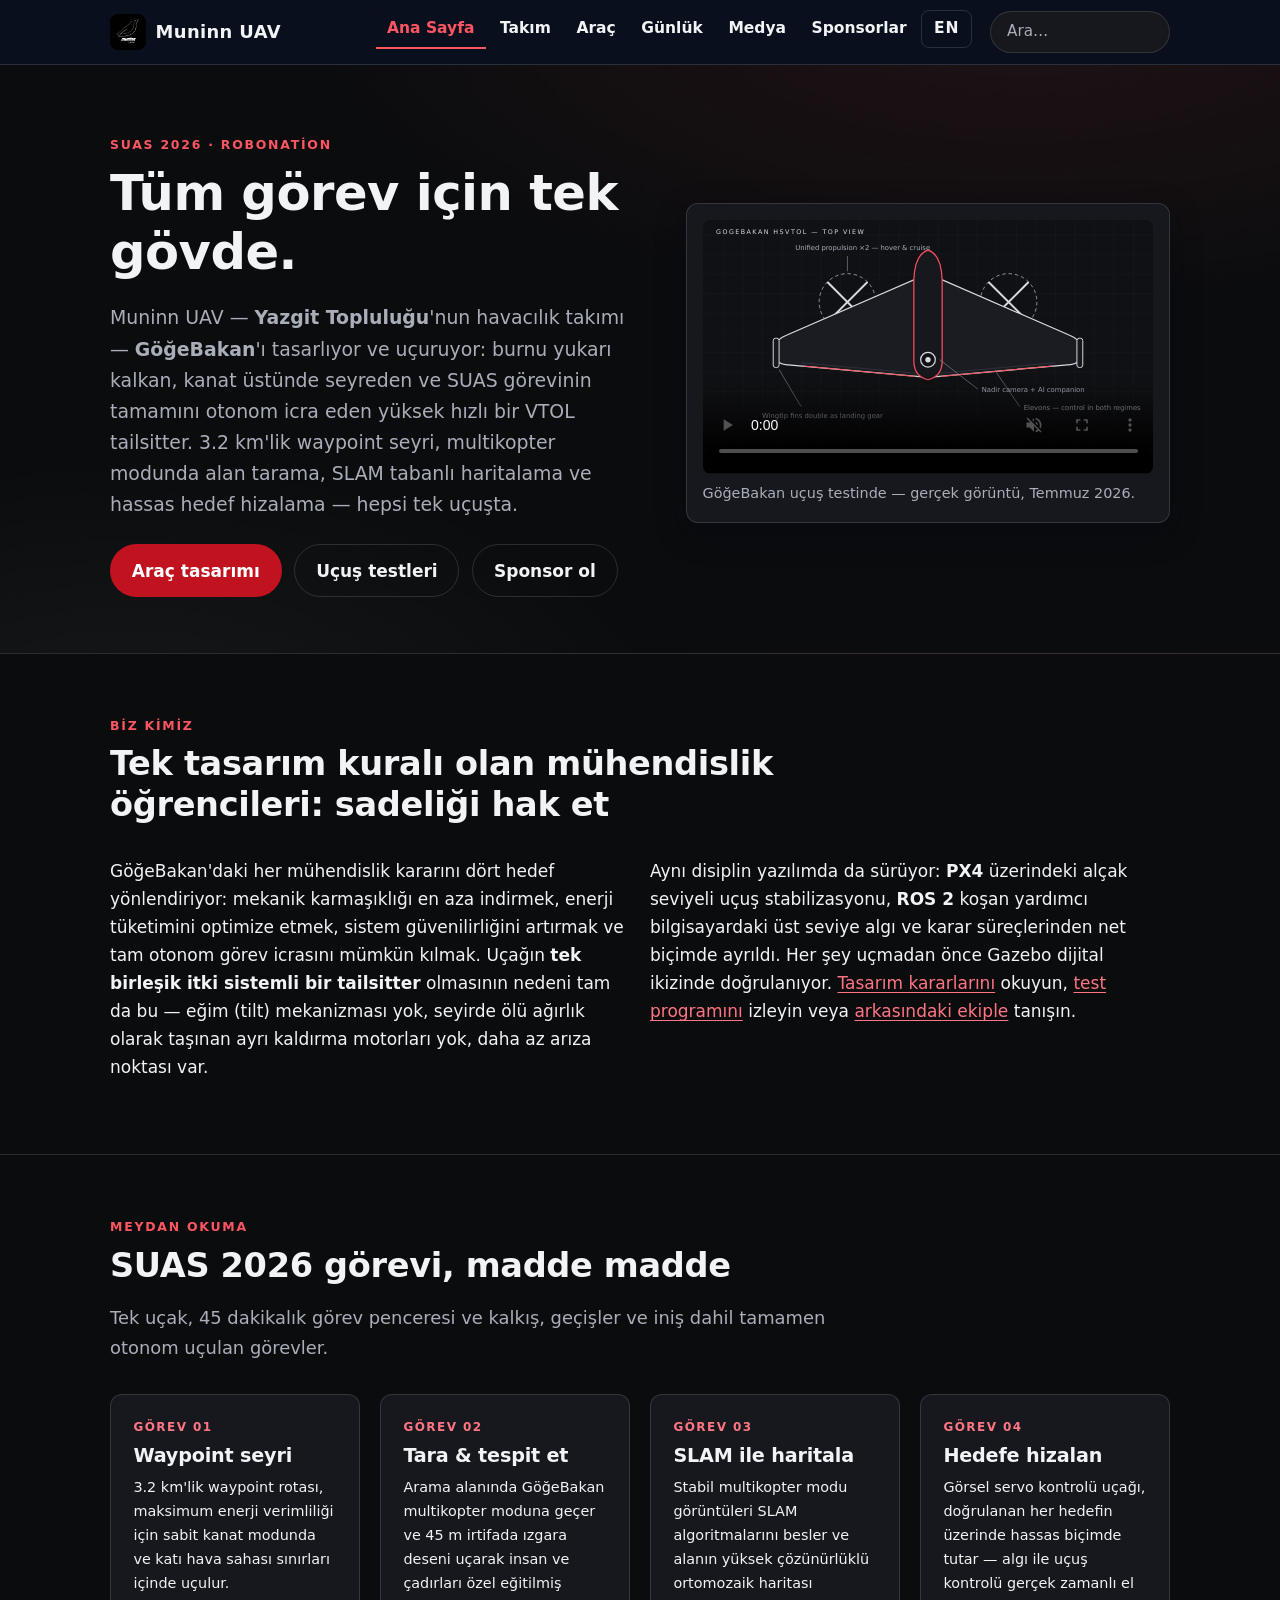
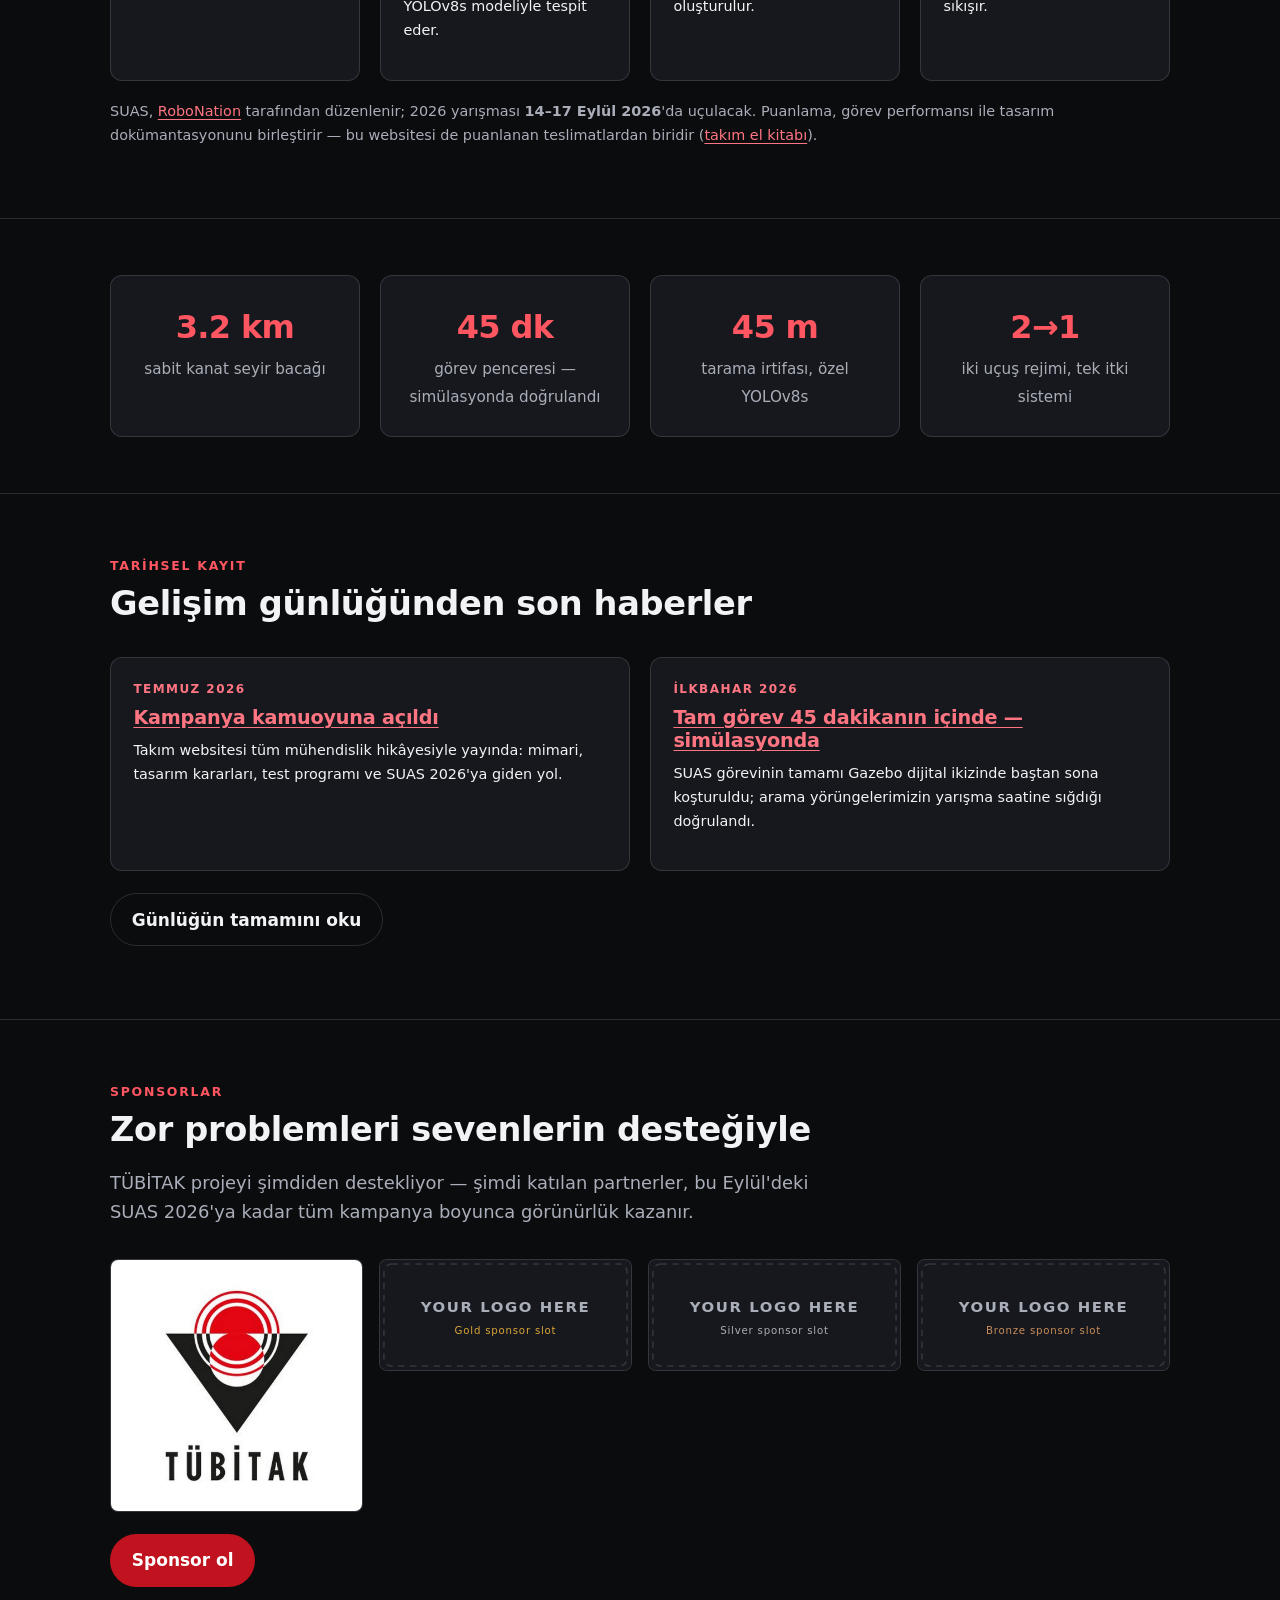
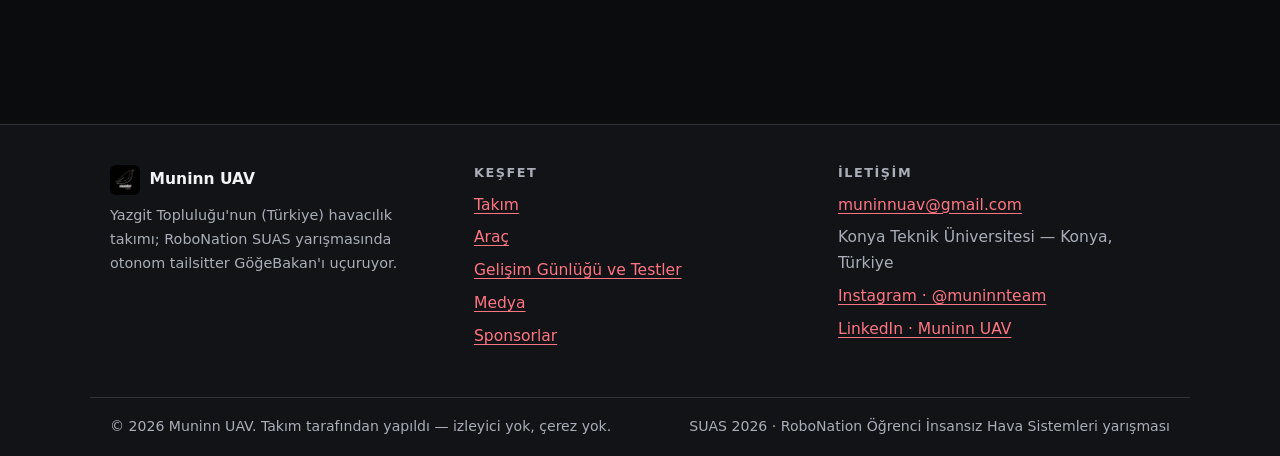
==== tr/index.html @ c3235fc5 "Gallery lightbox; drop Plan B and payload-release claims Co-Authored-By: Claude Fable 5 <noreply@ant" ====
<!DOCTYPE html>
<html lang="tr">
<head>
  <meta charset="utf-8">
  <meta name="viewport" content="width=device-width, initial-scale=1">
  <meta name="color-scheme" content="dark">
  <title>Muninn UAV — Yazgit Topluluğu · SUAS 2026</title>
  <meta name="description" content="Konya Teknik Üniversitesi Yazgit Topluluğu'nun havacılık takımı Muninn UAV; SUAS 2026 görevinin tamamını otonom uçan GöğeBakan HSVTOL tailsitter'ı tasarlıyor: 3.2 km seyir, alan tarama, SLAM haritalama ve hassas hedef hizalama.">
  <link rel="icon" type="image/jpeg" href="../assets/img/WhatsApp%20Image%202026-07-10%20at%2011.17.12.jpeg">
  <link rel="alternate" hreflang="en" href="../index.html">
  <link rel="stylesheet" href="../assets/css/style.css">
</head>
<body>
<a class="skip-link" href="#main">İçeriğe atla</a>

<header class="site-header">
  <div class="container header-inner">
    <a class="brand" href="index.html">
      <img src="../assets/img/WhatsApp%20Image%202026-07-10%20at%2011.17.12.jpeg" alt="" width="36" height="36">
      <span>Muninn UAV</span>
    </a>
    <button class="nav-toggle" aria-expanded="false" aria-controls="site-nav">
      <span class="nav-toggle-bars" aria-hidden="true"></span> Menü
    </button>
    <nav id="site-nav" class="site-nav" aria-label="Ana gezinme">
      <ul>
        <li><a href="index.html" aria-current="page">Ana Sayfa</a></li>
        <li><a href="team.html">Takım</a></li>
        <li><a href="vehicle.html">Araç</a></li>
        <li><a href="journey.html">Günlük</a></li>
        <li><a href="media.html">Medya</a></li>
        <li><a href="sponsors.html">Sponsorlar</a></li>
        <li class="lang-link"><a href="../index.html" lang="en" hreflang="en" title="English version">EN</a></li>
      </ul>
      <div class="site-search" role="search">
        <label class="visually-hidden" for="site-search-input">Sitede ara</label>
        <input id="site-search-input" type="search" placeholder="Ara…" autocomplete="off" aria-describedby="search-help">
        <span id="search-help" class="visually-hidden">Yazdıkça sonuçlar alanın altında listelenir. Ok tuşlarıyla gezinebilirsiniz.</span>
        <ul id="search-results" class="search-results" hidden></ul>
        <p id="search-status" class="visually-hidden" role="status"></p>
      </div>
    </nav>
  </div>
</header>

<main id="main">

  <section class="hero">
    <div class="container hero-grid">
      <div>
        <p class="kicker">SUAS 2026 · RoboNation</p>
        <h1>Tüm görev için tek gövde.</h1>
        <p class="lede">Muninn UAV — <strong>Yazgit Topluluğu</strong>'nun havacılık takımı —
        <strong>GöğeBakan</strong>'ı tasarlıyor ve uçuruyor: burnu yukarı kalkan, kanat üstünde
        seyreden ve SUAS görevinin tamamını otonom icra eden yüksek hızlı bir VTOL tailsitter.
        3.2 km'lik waypoint seyri, multikopter modunda alan tarama, SLAM tabanlı haritalama ve
        hassas hedef hizalama — hepsi tek uçuşta.</p>
        <div class="hero-actions">
          <a class="btn btn-primary" href="vehicle.html">Araç tasarımı</a>
          <a class="btn btn-ghost" href="journey.html">Uçuş testleri</a>
          <a class="btn btn-ghost" href="sponsors.html">Sponsor ol</a>
        </div>
      </div>
      <figure class="hero-art">
        <video controls muted autoplay loop playsinline preload="metadata" width="920" height="540"
               poster="../assets/img/vehicle-hero.svg"
               aria-label="GöğeBakan tailsitter'ın uçuş testi görüntüleri.">
          <source src="../assets/media/WhatsApp%20Video%202026-07-11%20at%2016.45.33.mp4" type="video/mp4">
          <img src="../assets/img/vehicle-hero.svg" width="920" height="540"
               alt="GöğeBakan'ın üstten teknik çizimi: hücum kenarında iki birleşik itki motoru, firar kenarında elevonlar, iniş takımı görevi gören kanat ucu finleri ve merkez gövde kapsülü olan bir uçan kanat tailsitter.">
        </video>
        <figcaption class="small muted">GöğeBakan uçuş testinde — gerçek görüntü, Temmuz 2026.</figcaption>
      </figure>
    </div>
  </section>

  <section class="section" id="mission" aria-labelledby="mission-h">
    <div class="container">
      <div class="section-head">
        <p class="kicker">Biz kimiz</p>
        <h2 id="mission-h">Tek tasarım kuralı olan mühendislik öğrencileri: sadeliği hak et</h2>
      </div>
      <div class="grid cols-2">
        <p>GöğeBakan'daki her mühendislik kararını dört hedef yönlendiriyor: mekanik
        karmaşıklığı en aza indirmek, enerji tüketimini optimize etmek, sistem güvenilirliğini
        artırmak ve tam otonom görev icrasını mümkün kılmak. Uçağın <strong>tek birleşik itki
        sistemli bir tailsitter</strong> olmasının nedeni tam da bu — eğim (tilt) mekanizması
        yok, seyirde ölü ağırlık olarak taşınan ayrı kaldırma motorları yok, daha az arıza
        noktası var.</p>
        <p>Aynı disiplin yazılımda da sürüyor: <strong>PX4</strong> üzerindeki alçak seviyeli
        uçuş stabilizasyonu, <strong>ROS 2</strong> koşan yardımcı bilgisayardaki üst seviye
        algı ve karar süreçlerinden net biçimde ayrıldı. Her şey uçmadan önce Gazebo dijital
        ikizinde doğrulanıyor. <a href="vehicle.html#design-decisions">Tasarım kararlarını</a>
        okuyun, <a href="journey.html#testing">test programını</a> izleyin veya
        <a href="team.html">arkasındaki ekiple</a> tanışın.</p>
      </div>
    </div>
  </section>

  <section class="section" id="competition" aria-labelledby="competition-h">
    <div class="container">
      <div class="section-head">
        <p class="kicker">Meydan okuma</p>
        <h2 id="competition-h">SUAS 2026 görevi, madde madde</h2>
        <p class="lede">Tek uçak, 45 dakikalık görev penceresi ve kalkış, geçişler ve iniş
        dahil tamamen otonom uçulan görevler.</p>
      </div>
      <div class="grid cols-4">
        <div class="card">
          <p class="card-kicker">Görev 01</p>
          <h3>Waypoint seyri</h3>
          <p class="small">3.2 km'lik waypoint rotası, maksimum enerji verimliliği için sabit
          kanat modunda ve katı hava sahası sınırları içinde uçulur.</p>
        </div>
        <div class="card">
          <p class="card-kicker">Görev 02</p>
          <h3>Tara &amp; tespit et</h3>
          <p class="small">Arama alanında GöğeBakan multikopter moduna geçer ve 45 m irtifada
          ızgara deseni uçarak insan ve çadırları özel eğitilmiş YOLOv8s modeliyle tespit
          eder.</p>
        </div>
        <div class="card">
          <p class="card-kicker">Görev 03</p>
          <h3>SLAM ile haritala</h3>
          <p class="small">Stabil multikopter modu görüntüleri SLAM algoritmalarını besler ve
          alanın yüksek çözünürlüklü ortomozaik haritası oluşturulur.</p>
        </div>
        <div class="card">
          <p class="card-kicker">Görev 04</p>
          <h3>Hedefe hizalan</h3>
          <p class="small">Görsel servo kontrolü uçağı, doğrulanan her hedefin üzerinde hassas
          biçimde tutar — algı ile uçuş kontrolü gerçek zamanlı el sıkışır.</p>
        </div>
      </div>
      <p class="muted small" style="margin-top:1.2rem">SUAS,
        <a href="https://robonation.org/" rel="external">RoboNation</a> tarafından düzenlenir;
        2026 yarışması <strong>14–17 Eylül 2026</strong>'da uçulacak. Puanlama, görev
        performansı ile tasarım dokümantasyonunu birleştirir — bu websitesi de puanlanan
        teslimatlardan biridir
        (<a href="https://robonation.gitbook.io/suas-resources/" rel="external">takım el kitabı</a>).</p>
    </div>
  </section>

  <section class="section" id="highlights" aria-labelledby="highlights-h">
    <div class="container">
      <h2 id="highlights-h" class="visually-hidden">Bir bakışta görev</h2>
      <div class="grid cols-4">
        <div class="card stat-card"><span class="stat-value">3.2&nbsp;km</span><span class="stat-label">sabit kanat seyir bacağı</span></div>
        <div class="card stat-card"><span class="stat-value">45&nbsp;dk</span><span class="stat-label">görev penceresi — simülasyonda doğrulandı</span></div>
        <div class="card stat-card"><span class="stat-value">45&nbsp;m</span><span class="stat-label">tarama irtifası, özel YOLOv8s</span></div>
        <div class="card stat-card"><span class="stat-value">2→1</span><span class="stat-label">iki uçuş rejimi, tek itki sistemi</span></div>
      </div>
    </div>
  </section>

  <section class="section" id="latest" aria-labelledby="latest-h">
    <div class="container">
      <div class="section-head">
        <p class="kicker">Tarihsel kayıt</p>
        <h2 id="latest-h">Gelişim günlüğünden son haberler</h2>
      </div>
      <div class="grid cols-2">
        <article class="card">
          <p class="card-kicker">Temmuz 2026</p>
          <h3><a href="journey.html#log-website">Kampanya kamuoyuna açıldı</a></h3>
          <p class="small">Takım websitesi tüm mühendislik hikâyesiyle yayında: mimari, tasarım
          kararları, test programı ve SUAS 2026'ya giden yol.</p>
        </article>
        <article class="card">
          <p class="card-kicker">İlkbahar 2026</p>
          <h3><a href="journey.html#log-mission-sim">Tam görev 45 dakikanın içinde — simülasyonda</a></h3>
          <p class="small">SUAS görevinin tamamı Gazebo dijital ikizinde baştan sona koşturuldu;
          arama yörüngelerimizin yarışma saatine sığdığı doğrulandı.</p>
        </article>
      </div>
      <p style="margin-top:1.4rem"><a class="btn btn-ghost" href="journey.html">Günlüğün tamamını oku</a></p>
    </div>
  </section>

  <section class="section" id="sponsors-strip" aria-labelledby="sponsors-strip-h">
    <div class="container">
      <div class="section-head">
        <p class="kicker">Sponsorlar</p>
        <h2 id="sponsors-strip-h">Zor problemleri sevenlerin desteğiyle</h2>
        <p class="lede">TÜBİTAK projeyi şimdiden destekliyor — şimdi katılan partnerler, bu
        Eylül'deki SUAS 2026'ya kadar tüm kampanya boyunca görünürlük kazanır.</p>
      </div>
      <div class="logo-row">
        <img src="../assets/img/unnamed.jpg" width="320" height="140" alt="TÜBİTAK — proje destekçisi">
        <img src="../assets/img/sponsor-gold.svg" width="320" height="140" alt="Altın sponsor logosu için ayrılmış alan">
        <img src="../assets/img/sponsor-silver.svg" width="320" height="140" alt="Gümüş sponsor logosu için ayrılmış alan">
        <img src="../assets/img/sponsor-bronze.svg" width="320" height="140" alt="Bronz sponsor logosu için ayrılmış alan">
      </div>
      <p style="margin-top:1.4rem"><a class="btn btn-primary" href="sponsors.html">Sponsor ol</a></p>
    </div>
  </section>

</main>

<footer class="site-footer">
  <div class="container footer-grid">
    <div>
      <p class="footer-brand"><img src="../assets/img/WhatsApp%20Image%202026-07-10%20at%2011.17.12.jpeg" alt="" width="30" height="30"> Muninn UAV</p>
      <p class="muted small">Yazgit Topluluğu'nun (Türkiye) havacılık takımı; RoboNation SUAS
      yarışmasında otonom tailsitter GöğeBakan'ı uçuruyor.</p>
    </div>
    <nav aria-label="Alt bilgi">
      <h4>Keşfet</h4>
      <ul>
        <li><a href="team.html">Takım</a></li>
        <li><a href="vehicle.html">Araç</a></li>
        <li><a href="journey.html">Gelişim Günlüğü ve Testler</a></li>
        <li><a href="media.html">Medya</a></li>
        <li><a href="sponsors.html">Sponsorlar</a></li>
      </ul>
    </nav>
    <div>
      <h4>İletişim</h4>
      <ul>
        <li><a href="mailto:muninnuav@gmail.com">muninnuav@gmail.com</a></li>
        <li class="muted">Konya Teknik Üniversitesi — Konya, Türkiye</li>
        <li><a href="https://www.instagram.com/muninnteam" rel="external">Instagram · @muninnteam</a></li>
        <li><a href="https://www.linkedin.com/company/yazgi%CC%87t-muni%CC%87nn-i%CC%87ha/" rel="external">LinkedIn · Muninn UAV</a></li>
      </ul>
    </div>
  </div>
  <div class="footer-note container">
    <p>© <span id="footer-year">2026</span> Muninn UAV. Takım tarafından yapıldı — izleyici yok, çerez yok.</p>
    <p>SUAS 2026 · RoboNation Öğrenci İnsansız Hava Sistemleri yarışması</p>
  </div>
</footer>

<script src="../assets/js/search-index-tr.js" defer></script>
<script src="../assets/js/main.js" defer></script>
</body>
</html>
---- assets/css/style.css ----
/* ==========================================================================
   Toros UAS — team website stylesheet
   Dark aerospace theme. No frameworks, no external fonts, no trackers.
   WCAG AA contrast targets; keyboard-first focus styles; mobile-first layout.
   ========================================================================== */

/* ---------- Design tokens ---------- */
:root {
  /* Team palette: red / black / grey / white */
  --bg: #0b0c0e;
  --bg-raise: #121317;
  --panel: #17181d;
  --panel-2: #1e2026;
  --line: rgba(203, 208, 218, 0.16);
  --text: #f2f3f5;
  --muted: #a9aeb9;
  --accent: #ff5661;        /* red — highlights, kickers */
  --accent-strong: #c1121f; /* deep red — buttons, skip link */
  --accent-ink: #ffffff;    /* text on deep red */
  --link: #ff7582;          /* light red — links */
  --ok: #8f96a3;
  --radius: 12px;
  --radius-sm: 8px;
  --shadow: 0 10px 30px rgba(2, 8, 20, 0.45);
  --header-h: 64px;
  color-scheme: dark;
}

/* ---------- Base ---------- */
* { box-sizing: border-box; }

html { scroll-behavior: smooth; }

body {
  margin: 0;
  background: var(--bg);
  color: var(--text);
  font-family: system-ui, -apple-system, "Segoe UI", Roboto, "Helvetica Neue", Arial, sans-serif;
  font-size: 1.0625rem;
  line-height: 1.65;
  -webkit-text-size-adjust: 100%;
}

h1, h2, h3, h4 { line-height: 1.2; margin: 0 0 0.5em; letter-spacing: -0.01em; }
h1 { font-size: clamp(2rem, 5vw, 3.1rem); }
h2 { font-size: clamp(1.5rem, 3.4vw, 2.1rem); }
h3 { font-size: 1.2rem; }
p  { margin: 0 0 1em; }
ul, ol { margin: 0 0 1em; padding-left: 1.4em; }
li { margin-bottom: 0.35em; }

a { color: var(--link); text-decoration: underline; text-underline-offset: 3px; }
a:hover { color: #a7e1ff; }

img, svg, video { max-width: 100%; height: auto; display: block; }
video { border-radius: var(--radius-sm); background: #101114; }

hr { border: 0; border-top: 1px solid var(--line); margin: 2rem 0; }

code { background: var(--panel); padding: 0.15em 0.4em; border-radius: 6px; font-size: 0.92em; }

/* Anchored headings clear the sticky header */
:target { scroll-margin-top: calc(var(--header-h) + 16px); }

/* ---------- Accessibility helpers ---------- */
.visually-hidden {
  position: absolute !important;
  width: 1px; height: 1px;
  margin: -1px; padding: 0; border: 0;
  clip: rect(0 0 0 0); clip-path: inset(50%);
  overflow: hidden; white-space: nowrap;
}

.skip-link {
  position: absolute; left: 1rem; top: -3rem; z-index: 100;
  background: var(--accent-strong); color: var(--accent-ink);
  padding: 0.6rem 1rem; border-radius: 0 0 8px 8px;
  font-weight: 700; text-decoration: none;
  transition: top 120ms ease;
}
.skip-link:focus { top: 0; }

:focus-visible {
  outline: 2px solid var(--link);
  outline-offset: 2px;
  border-radius: 4px;
}

@media (prefers-reduced-motion: reduce) {
  html { scroll-behavior: auto; }
  *, *::before, *::after { transition: none !important; animation: none !important; }
}

/* ---------- Layout primitives ---------- */
.container { max-width: 1100px; margin: 0 auto; padding: 0 1.25rem; }

.section { padding: 3.5rem 0; }
.section + .section { border-top: 1px solid var(--line); }

.section-head { max-width: 46rem; margin-bottom: 2rem; }
.kicker {
  display: inline-block;
  font-size: 0.78rem; font-weight: 700;
  letter-spacing: 0.14em; text-transform: uppercase;
  color: var(--accent);
  margin-bottom: 0.5rem;
}
.lede { color: var(--muted); font-size: 1.12rem; }

.grid { display: grid; gap: 1.25rem; }
.cols-2 { grid-template-columns: repeat(2, minmax(0, 1fr)); }
@media (max-width: 700px) { .cols-2 { grid-template-columns: 1fr; } }
.cols-3 { grid-template-columns: repeat(auto-fit, minmax(240px, 1fr)); }
.cols-4 { grid-template-columns: repeat(auto-fit, minmax(190px, 1fr)); }

.muted { color: var(--muted); }
.small { font-size: 0.9rem; }

/* ---------- Buttons ---------- */
.btn {
  display: inline-block;
  padding: 0.7rem 1.3rem;
  border-radius: 999px;
  font-weight: 700;
  text-decoration: none;
  border: 1px solid transparent;
  transition: transform 120ms ease, background 120ms ease;
}
.btn:hover { transform: translateY(-1px); }
.btn-primary { background: var(--accent-strong); color: var(--accent-ink); }
.btn-primary:hover { background: #e01b2c; color: var(--accent-ink); }
.btn-ghost { border-color: var(--line); color: var(--text); }
.btn-ghost:hover { border-color: var(--link); color: var(--link); }

/* ---------- Header & navigation ---------- */
.site-header {
  position: sticky; top: 0; z-index: 50;
  background: rgba(10, 17, 32, 0.88);
  backdrop-filter: blur(10px);
  border-bottom: 1px solid var(--line);
}

.header-inner {
  min-height: var(--header-h);
  display: flex; align-items: center; gap: 1rem;
}

.brand {
  display: flex; align-items: center; gap: 0.6rem;
  white-space: nowrap;
  text-decoration: none; color: var(--text);
  font-weight: 800; font-size: 1.12rem; letter-spacing: 0.02em;
  margin-right: auto;
}
.brand img { width: 36px; height: 36px; border-radius: 8px; object-fit: cover; }

.nav-toggle {
  display: none;
  background: none; border: 1px solid var(--line); border-radius: 8px;
  color: var(--text); font: inherit; font-weight: 600;
  padding: 0.45rem 0.8rem; cursor: pointer;
  align-items: center; gap: 0.5rem;
}
.nav-toggle-bars {
  display: inline-block; width: 16px; height: 2px; background: var(--text);
  position: relative;
}
.nav-toggle-bars::before, .nav-toggle-bars::after {
  content: ""; position: absolute; left: 0; width: 16px; height: 2px; background: var(--text);
}
.nav-toggle-bars::before { top: -5px; }
.nav-toggle-bars::after  { top: 5px; }

.site-nav { display: flex; align-items: center; gap: 1.1rem; }
.site-nav > ul {
  display: flex; align-items: center; gap: 0.2rem;
  list-style: none; margin: 0; padding: 0;
}
.site-nav > ul a {
  display: block;
  white-space: nowrap;
  padding: 0.45rem 0.7rem;
  border-radius: 8px;
  color: var(--text);
  text-decoration: none;
  font-weight: 600;
  font-size: 0.97rem;
}
.site-nav > ul a:hover { background: var(--panel); color: var(--link); }
.site-nav > ul a[aria-current="page"] {
  color: var(--accent);
  box-shadow: inset 0 -2px 0 var(--accent);
  border-radius: 8px 8px 0 0;
}

/* Language toggle */
.lang-link a {
  border: 1px solid var(--line);
  border-radius: 999px;
  padding: 0.3rem 0.75rem !important;
  font-size: 0.85rem;
  letter-spacing: 0.06em;
}
.lang-link a:hover { border-color: var(--accent); color: var(--accent); }

/* ---------- Site search ---------- */
.site-search { position: relative; }

.site-search input[type="search"] {
  width: 180px;
  background: var(--panel);
  border: 1px solid var(--line);
  border-radius: 999px;
  color: var(--text);
  font: inherit; font-size: 0.95rem;
  padding: 0.45rem 1rem;
}
.site-search input[type="search"]::placeholder { color: var(--muted); }
.site-search input[type="search"]:focus { border-color: var(--link); outline: none; }

.search-results {
  position: absolute; right: 0; top: calc(100% + 8px);
  width: min(420px, 92vw);
  max-height: 60vh; overflow-y: auto;
  background: var(--bg-raise);
  border: 1px solid var(--line);
  border-radius: var(--radius);
  box-shadow: var(--shadow);
  list-style: none; margin: 0; padding: 0.4rem;
  z-index: 60;
}
.search-results li { margin: 0; }
.search-results a {
  display: block;
  padding: 0.55rem 0.7rem;
  border-radius: 8px;
  text-decoration: none;
  color: var(--text);
}
.search-results a:hover, .search-results a:focus { background: var(--panel-2); }
.search-results .sr-title { font-weight: 700; display: block; }
.search-results .sr-meta { color: var(--muted); font-size: 0.85rem; display: block; }
.search-results .sr-empty { padding: 0.7rem; color: var(--muted); }

/* ---------- Hero (home) ---------- */
.hero {
  padding: 4rem 0 3.5rem;
  background:
    radial-gradient(1200px 500px at 80% -10%, rgba(255, 86, 97, 0.09), transparent 60%),
    radial-gradient(900px 420px at 10% 110%, rgba(215, 219, 226, 0.05), transparent 60%);
  border-bottom: 1px solid var(--line);
}
.hero-grid {
  display: grid; gap: 2.5rem;
  grid-template-columns: minmax(0, 1.05fr) minmax(0, 0.95fr);
  align-items: center;
}
.hero h1 { margin-bottom: 0.4em; }
.hero .lede { font-size: 1.18rem; }
.hero-actions { display: flex; flex-wrap: wrap; gap: 0.8rem; margin-top: 1.5rem; }
.hero-art {
  background: var(--panel);
  border: 1px solid var(--line);
  border-radius: var(--radius);
  padding: 1rem;
  box-shadow: var(--shadow);
}
.hero-art video {
  width: 100%;
  aspect-ratio: 16 / 9;
  object-fit: cover;
}

/* Inline video embeds (galleries, build log) */
.video-embed {
  width: 100%;
  aspect-ratio: 16 / 9;
  object-fit: contain;
  background: #000;
  border: 1px solid var(--line);
  border-radius: var(--radius);
}

/* Page hero (inner pages) */
.page-hero {
  padding: 3.2rem 0 2.6rem;
  border-bottom: 1px solid var(--line);
  background: radial-gradient(900px 380px at 85% -20%, rgba(255, 86, 97, 0.08), transparent 60%);
}
.page-hero .lede { max-width: 46rem; }

/* ---------- Cards ---------- */
.card {
  background: var(--panel);
  border: 1px solid var(--line);
  border-radius: var(--radius);
  padding: 1.4rem;
}
.card h3 { margin-top: 0; }
.card .card-kicker {
  font-size: 0.75rem; font-weight: 700; letter-spacing: 0.12em;
  text-transform: uppercase; color: var(--link); margin-bottom: 0.4rem;
}

.stat-card { text-align: center; padding: 1.6rem 1rem; }
.stat-card .stat-value {
  display: block; font-size: 2rem; font-weight: 800; color: var(--accent);
  letter-spacing: -0.02em;
}
.stat-card .stat-label { color: var(--muted); font-size: 0.95rem; }

/* Member cards */
.member-card { padding: 1.1rem 1.2rem; }
.member-card .member-name { font-weight: 700; display: block; }
.member-card .member-role { color: var(--accent); font-size: 0.92rem; display: block; }
.member-card .member-sub { color: var(--muted); font-size: 0.88rem; display: block; margin-top: 0.2rem; }

/* ---------- Tables ---------- */
.table-wrap { overflow-x: auto; border: 1px solid var(--line); border-radius: var(--radius); }
table { border-collapse: collapse; width: 100%; min-width: 480px; }
caption { text-align: left; padding: 0.8rem 1rem; color: var(--muted); font-size: 0.92rem; caption-side: bottom; }
th, td { text-align: left; padding: 0.7rem 1rem; border-bottom: 1px solid var(--line); vertical-align: top; }
thead th { background: var(--panel-2); font-size: 0.92rem; letter-spacing: 0.03em; }
tbody tr:last-child th, tbody tr:last-child td { border-bottom: 0; }
tbody th { font-weight: 600; color: var(--muted); white-space: nowrap; background: var(--panel); }

/* ---------- Timeline (build log) ---------- */
.timeline { list-style: none; margin: 0; padding: 0; position: relative; }
.timeline::before {
  content: ""; position: absolute; left: 7px; top: 6px; bottom: 6px;
  width: 2px; background: var(--line);
}
.timeline > li { position: relative; padding: 0 0 2rem 2rem; margin: 0; }
.timeline > li::before {
  content: ""; position: absolute; left: 0; top: 7px;
  width: 16px; height: 16px; border-radius: 50%;
  background: var(--bg); border: 3px solid var(--accent);
}
.timeline time {
  display: block; font-size: 0.85rem; font-weight: 700;
  letter-spacing: 0.08em; text-transform: uppercase; color: var(--muted);
  margin-bottom: 0.2rem;
}
.timeline h3 { margin-bottom: 0.3rem; }

/* Milestone list */
.milestones { list-style: none; padding: 0; }
.milestones li {
  display: flex; gap: 1rem; align-items: baseline;
  padding: 0.55rem 0; border-bottom: 1px dashed var(--line);
}
.milestones .m-date { flex: 0 0 7.5rem; font-weight: 700; color: var(--link); font-size: 0.95rem; }

/* ---------- Media / figures ---------- */
figure { margin: 0; }
figure img {
  border: 1px solid var(--line);
  border-radius: var(--radius);
  width: 100%;
}
figcaption { color: var(--muted); font-size: 0.9rem; padding-top: 0.5rem; }

.video-slot {
  aspect-ratio: 16 / 9;
  display: flex; flex-direction: column; align-items: center; justify-content: center;
  gap: 0.6rem; text-align: center;
  background: var(--panel);
  border: 1px dashed var(--line);
  border-radius: var(--radius);
  padding: 1rem;
  color: var(--muted);
}
.video-slot .play-glyph {
  width: 58px; height: 58px; border-radius: 50%;
  background: var(--panel-2); border: 1px solid var(--line);
  display: flex; align-items: center; justify-content: center;
}
.video-slot .play-glyph::after {
  content: ""; display: block; margin-left: 4px;
  border-style: solid; border-width: 11px 0 11px 18px;
  border-color: transparent transparent transparent var(--accent);
}

/* ---------- Enlargeable gallery photos + lightbox ---------- */
.zoomable {
  display: block; position: relative;
  width: 100%; padding: 0; margin: 0;
  border: 0; background: none;
  cursor: zoom-in;
  border-radius: var(--radius);
}
.zoomable img { transition: opacity 120ms ease; }
.zoomable:hover img { opacity: 0.86; }
.zoomable::after {
  content: "⤢";
  position: absolute; right: 0.6rem; bottom: 0.6rem;
  width: 2rem; height: 2rem;
  display: flex; align-items: center; justify-content: center;
  background: rgba(11, 12, 14, 0.82);
  border: 1px solid var(--line);
  border-radius: 8px;
  color: var(--text); font-size: 1rem; line-height: 1;
}
.zoomable:hover::after, .zoomable:focus-visible::after {
  background: var(--accent-strong); border-color: var(--accent-strong); color: #fff;
}

.lightbox {
  position: fixed; inset: 0; z-index: 200;
  display: flex; align-items: center; justify-content: center; gap: 0.5rem;
  padding: clamp(1rem, 4vw, 3rem);
  background: rgba(6, 7, 9, 0.94);
}
.lightbox[hidden] { display: none; }

.lb-figure {
  margin: 0; max-width: 100%;
  display: flex; flex-direction: column; align-items: center; gap: 0.9rem;
}
.lb-img {
  max-width: min(1200px, 92vw);
  max-height: 78vh;
  width: auto;
  border: 1px solid var(--line);
  border-radius: var(--radius);
  background: #101114;
}
.lb-caption {
  color: var(--text); font-size: 0.95rem; text-align: center;
  max-width: 60ch;
}

.lb-btn {
  flex: 0 0 auto;
  width: 2.75rem; height: 2.75rem;
  display: flex; align-items: center; justify-content: center;
  background: var(--panel); color: var(--text);
  border: 1px solid var(--line); border-radius: 50%;
  font-size: 1.5rem; line-height: 1; cursor: pointer;
}
.lb-btn:hover { background: var(--accent-strong); border-color: var(--accent-strong); color: #fff; }
.lb-close {
  position: absolute; top: 1rem; right: 1rem;
  font-size: 1.15rem;
}

@media (max-width: 600px) {
  .lightbox { padding: 3.5rem 0.75rem 1rem; }
  .lb-img { max-height: 62vh; }
  .lb-btn { width: 2.4rem; height: 2.4rem; }
}

/* ---------- Sponsors ---------- */
.logo-row { display: grid; gap: 1rem; grid-template-columns: repeat(auto-fit, minmax(170px, 1fr)); }
.logo-row img {
  width: 100%;
  background: var(--panel);
  border: 1px solid var(--line);
  border-radius: var(--radius-sm);
}

.tier-card { border-top: 4px solid var(--line); }
.tier-platinum { border-top-color: #d7dbe2; }
.tier-gold     { border-top-color: #d9a53a; }
.tier-silver   { border-top-color: #9fb3ce; }
.tier-bronze   { border-top-color: #c98d5a; }
.tier-card ul { padding-left: 1.2em; margin-bottom: 0; }

/* ---------- Callouts ---------- */
.callout {
  background: var(--panel);
  border: 1px solid var(--line);
  border-left: 4px solid var(--accent);
  border-radius: var(--radius-sm);
  padding: 1rem 1.2rem;
}
.callout p:last-child { margin-bottom: 0; }

/* ---------- Contact block ---------- */
.contact-list { list-style: none; padding: 0; }
.contact-list li { display: flex; gap: 0.6rem; align-items: baseline; margin-bottom: 0.5rem; }
.contact-list .c-label { flex: 0 0 6.5rem; color: var(--muted); font-size: 0.92rem; }

/* ---------- Footer ---------- */
.site-footer {
  margin-top: 4rem;
  border-top: 1px solid var(--line);
  background: var(--bg-raise);
  font-size: 0.97rem;
}
.footer-grid {
  display: grid; gap: 2rem;
  grid-template-columns: repeat(auto-fit, minmax(220px, 1fr));
  padding: 2.5rem 1.25rem;
}
.footer-grid h4 {
  font-size: 0.8rem; letter-spacing: 0.12em; text-transform: uppercase;
  color: var(--muted); margin-bottom: 0.8rem;
}
.footer-grid ul { list-style: none; padding: 0; margin: 0; }
.footer-grid li { margin-bottom: 0.45rem; }
.footer-brand { display: flex; align-items: center; gap: 0.6rem; font-weight: 800; margin-bottom: 0.6rem; }
.footer-brand img { width: 30px; height: 30px; border-radius: 6px; object-fit: cover; }
.footer-note {
  border-top: 1px solid var(--line);
  padding: 1.1rem 1.25rem;
  color: var(--muted); font-size: 0.88rem;
  display: flex; flex-wrap: wrap; gap: 0.5rem 2rem; justify-content: space-between;
}
.footer-note p { margin: 0; }

/* ---------- Responsive ---------- */
@media (max-width: 900px) {
  .hero-grid { grid-template-columns: 1fr; }

  .nav-toggle { display: inline-flex; }

  .site-nav {
    display: none;
    position: absolute; left: 0; right: 0; top: 100%;
    background: var(--bg-raise);
    border-bottom: 1px solid var(--line);
    box-shadow: var(--shadow);
    flex-direction: column; align-items: stretch; gap: 0.6rem;
    padding: 1rem 1.25rem 1.25rem;
  }
  .site-nav.open { display: flex; }
  .site-nav > ul { flex-direction: column; align-items: stretch; }
  .site-nav > ul a { padding: 0.7rem 0.6rem; }
  .site-nav > ul a[aria-current="page"] {
    box-shadow: inset 3px 0 0 var(--accent);
    border-radius: 0 8px 8px 0;
  }
  .site-search input[type="search"] { width: 100%; }
  .search-results { left: 0; right: 0; width: auto; }
}

@media (max-width: 480px) {
  body { font-size: 1rem; }
  .section { padding: 2.5rem 0; }
  .milestones .m-date { flex-basis: 6rem; }
}
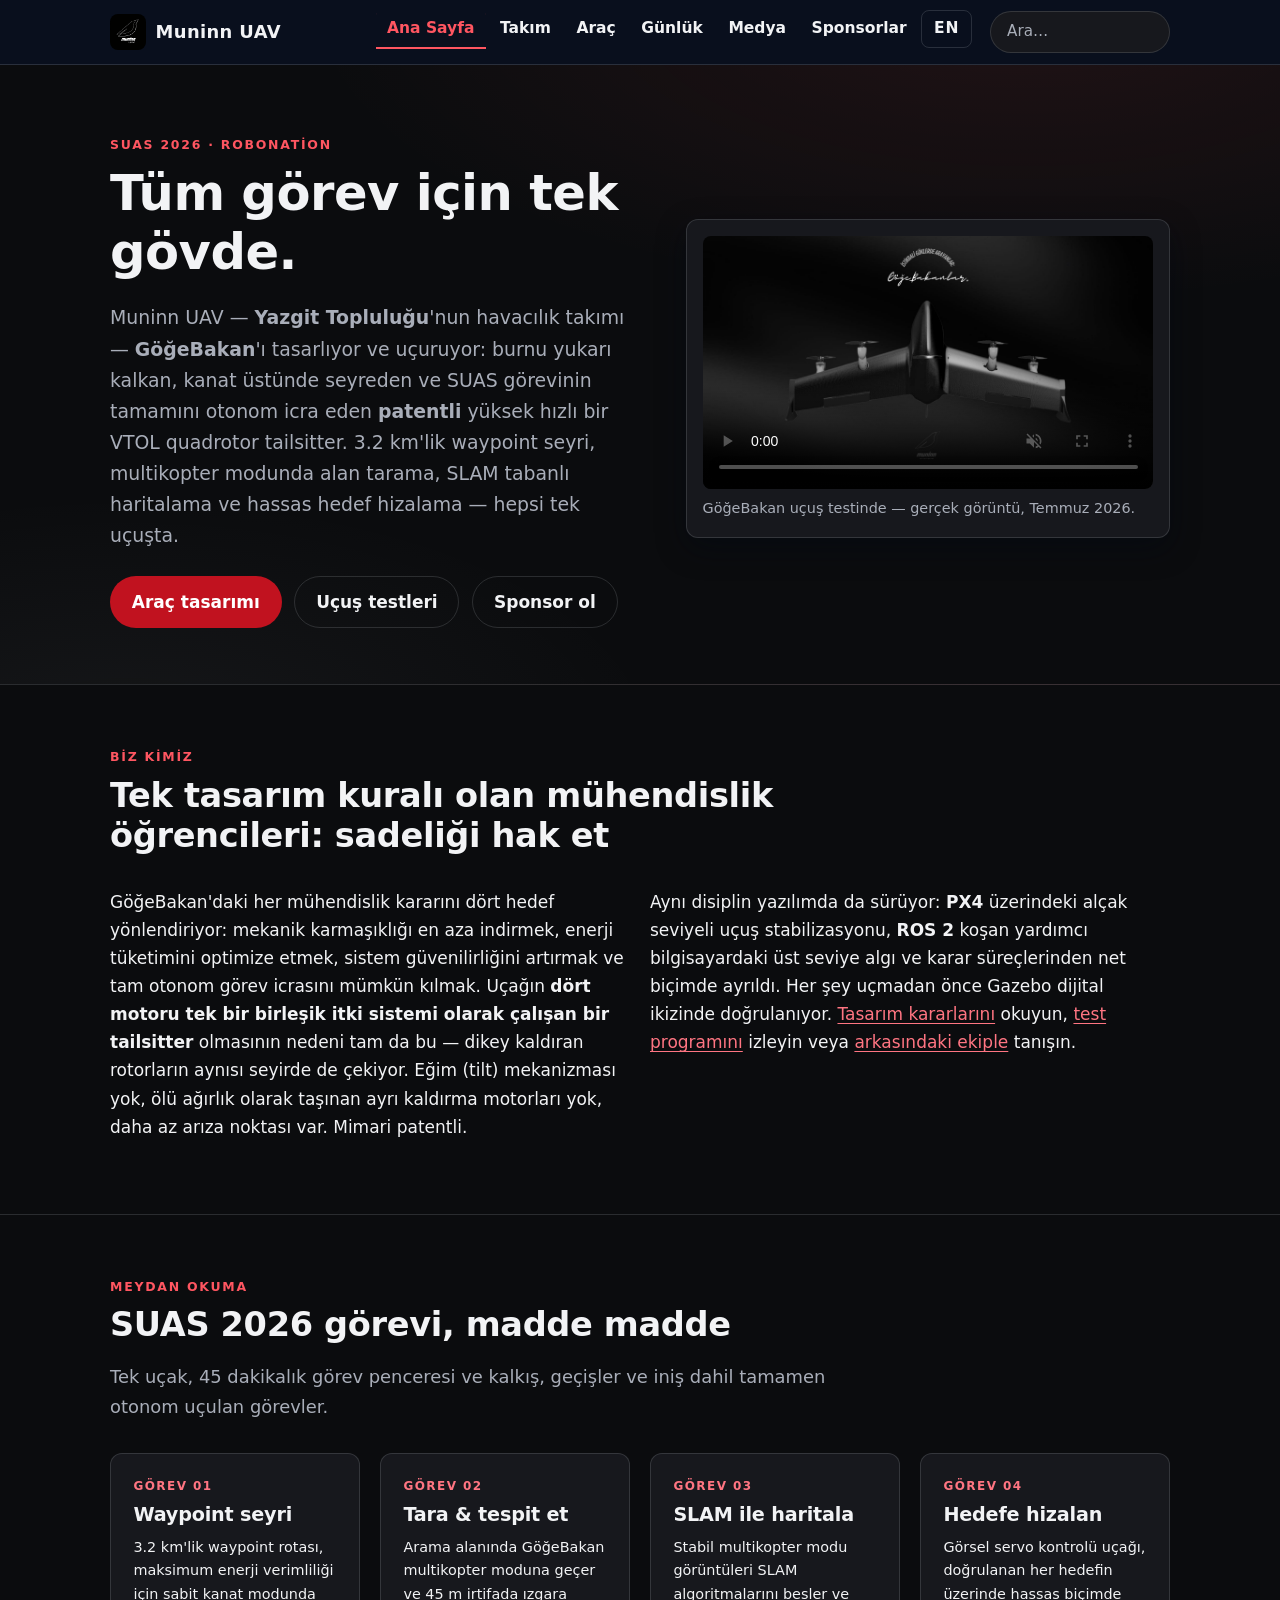
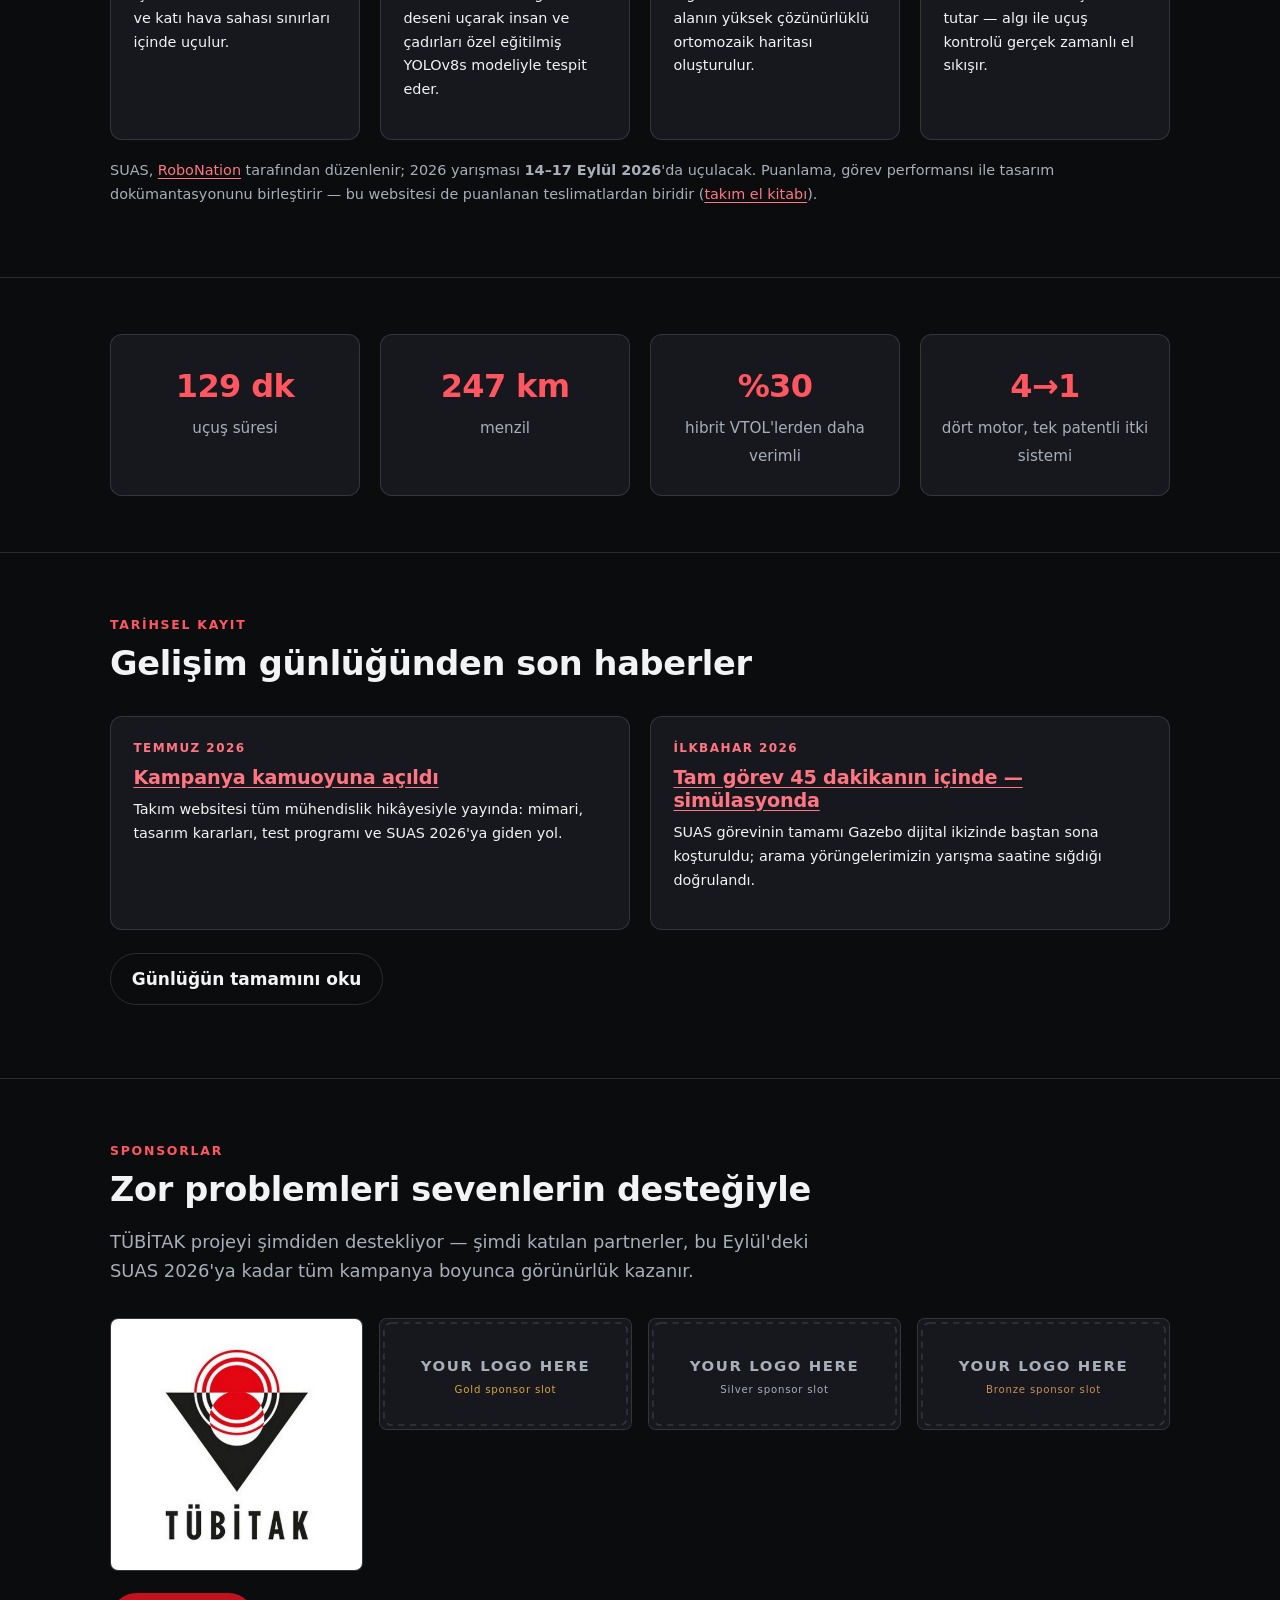
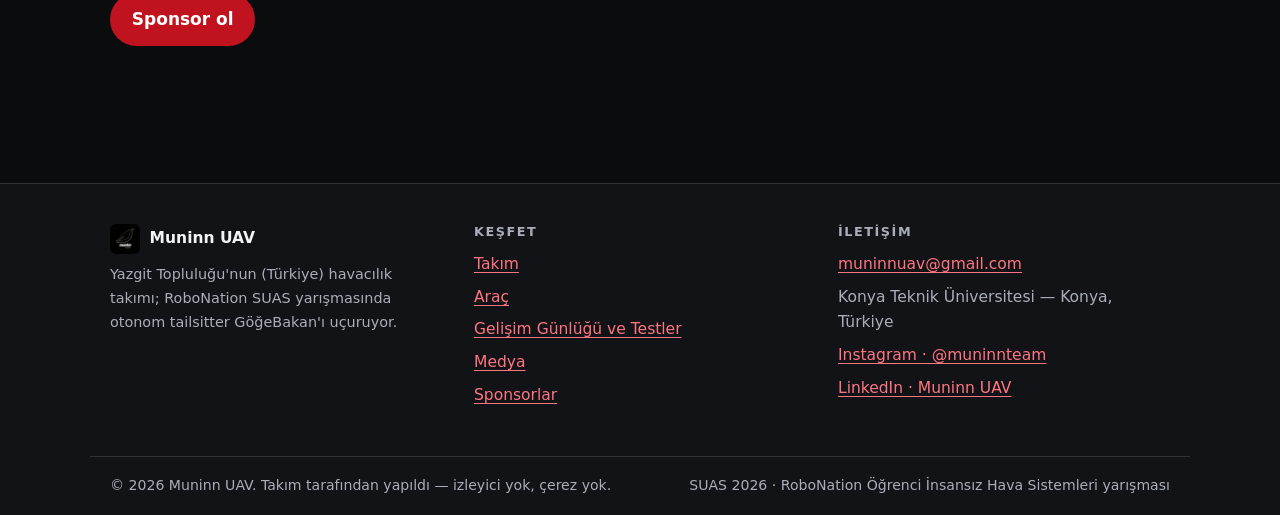
==== commit 59f34ed6: "Customize the whole site with real GogeBakan imagery and data Real photos replace every drawn schema" ====
--- a/tr/index.html
+++ b/tr/index.html
@@ -51,8 +51,9 @@
         <p class="kicker">SUAS 2026 · RoboNation</p>
         <h1>Tüm görev için tek gövde.</h1>
         <p class="lede">Muninn UAV — <strong>Yazgit Topluluğu</strong>'nun havacılık takımı —
-        <strong>GöğeBakan</strong>'ı tasarlıyor ve uçuruyor: burnu yukarı kalkan, kanat üstünde
-        seyreden ve SUAS görevinin tamamını otonom icra eden yüksek hızlı bir VTOL tailsitter.
+        <strong>GöğeBakan</strong>'ı tasarlıyor ve uçuruyor: burnu yukarı kalkan, kanat
+        üstünde seyreden ve SUAS görevinin tamamını otonom icra eden <strong>patentli</strong>
+        yüksek hızlı bir VTOL quadrotor tailsitter.
         3.2 km'lik waypoint seyri, multikopter modunda alan tarama, SLAM tabanlı haritalama ve
         hassas hedef hizalama — hepsi tek uçuşta.</p>
         <div class="hero-actions">
@@ -63,11 +64,11 @@
       </div>
       <figure class="hero-art">
         <video controls muted autoplay loop playsinline preload="metadata" width="920" height="540"
-               poster="../assets/img/vehicle-hero.svg"
+               poster="../assets/img/WhatsApp%20Image%202026-07-26%20at%2016.52.01%20(3).jpeg"
                aria-label="GöğeBakan tailsitter'ın uçuş testi görüntüleri.">
           <source src="../assets/media/WhatsApp%20Video%202026-07-11%20at%2016.45.33.mp4" type="video/mp4">
-          <img src="../assets/img/vehicle-hero.svg" width="920" height="540"
-               alt="GöğeBakan'ın üstten teknik çizimi: hücum kenarında iki birleşik itki motoru, firar kenarında elevonlar, iniş takımı görevi gören kanat ucu finleri ve merkez gövde kapsülü olan bir uçan kanat tailsitter.">
+          <img src="../assets/img/WhatsApp%20Image%202026-07-26%20at%2016.52.01%20(3).jpeg" width="1920" height="1080"
+               alt="GöğeBakan: hücum kenarında dört itki motoru, kanat ucu finleri ve merkez sensör kapsülü olan karbon fiber uçan kanat tailsitter.">
         </video>
         <figcaption class="small muted">GöğeBakan uçuş testinde — gerçek görüntü, Temmuz 2026.</figcaption>
       </figure>
@@ -83,10 +84,11 @@
       <div class="grid cols-2">
         <p>GöğeBakan'daki her mühendislik kararını dört hedef yönlendiriyor: mekanik
         karmaşıklığı en aza indirmek, enerji tüketimini optimize etmek, sistem güvenilirliğini
-        artırmak ve tam otonom görev icrasını mümkün kılmak. Uçağın <strong>tek birleşik itki
-        sistemli bir tailsitter</strong> olmasının nedeni tam da bu — eğim (tilt) mekanizması
-        yok, seyirde ölü ağırlık olarak taşınan ayrı kaldırma motorları yok, daha az arıza
-        noktası var.</p>
+        artırmak ve tam otonom görev icrasını mümkün kılmak. Uçağın <strong>dört motoru tek bir birleşik itki
+        sistemi olarak çalışan bir tailsitter</strong> olmasının nedeni tam da bu — dikey
+        kaldıran rotorların aynısı seyirde de çekiyor. Eğim (tilt) mekanizması yok, ölü ağırlık
+        olarak taşınan ayrı kaldırma motorları yok, daha az arıza noktası var. Mimari
+        patentli.</p>
         <p>Aynı disiplin yazılımda da sürüyor: <strong>PX4</strong> üzerindeki alçak seviyeli
         uçuş stabilizasyonu, <strong>ROS 2</strong> koşan yardımcı bilgisayardaki üst seviye
         algı ve karar süreçlerinden net biçimde ayrıldı. Her şey uçmadan önce Gazebo dijital
@@ -143,12 +145,12 @@
 
   <section class="section" id="highlights" aria-labelledby="highlights-h">
     <div class="container">
-      <h2 id="highlights-h" class="visually-hidden">Bir bakışta görev</h2>
+      <h2 id="highlights-h" class="visually-hidden">Bir bakışta GöğeBakan</h2>
       <div class="grid cols-4">
-        <div class="card stat-card"><span class="stat-value">3.2&nbsp;km</span><span class="stat-label">sabit kanat seyir bacağı</span></div>
-        <div class="card stat-card"><span class="stat-value">45&nbsp;dk</span><span class="stat-label">görev penceresi — simülasyonda doğrulandı</span></div>
-        <div class="card stat-card"><span class="stat-value">45&nbsp;m</span><span class="stat-label">tarama irtifası, özel YOLOv8s</span></div>
-        <div class="card stat-card"><span class="stat-value">2→1</span><span class="stat-label">iki uçuş rejimi, tek itki sistemi</span></div>
+        <div class="card stat-card"><span class="stat-value">129&nbsp;dk</span><span class="stat-label">uçuş süresi</span></div>
+        <div class="card stat-card"><span class="stat-value">247&nbsp;km</span><span class="stat-label">menzil</span></div>
+        <div class="card stat-card"><span class="stat-value">%30</span><span class="stat-label">hibrit VTOL'lerden daha verimli</span></div>
+        <div class="card stat-card"><span class="stat-value">4→1</span><span class="stat-label">dört motor, tek patentli itki sistemi</span></div>
       </div>
     </div>
   </section>
--- a/assets/css/style.css
+++ b/assets/css/style.css
@@ -390,6 +390,13 @@
   border-radius: var(--radius);
 }
 .zoomable img { transition: opacity 120ms ease; }
+/* Gallery thumbnails share one aspect ratio; the lightbox shows the full frame */
+#photos .zoomable img {
+  width: 100%;
+  aspect-ratio: 4 / 3;
+  object-fit: cover;
+  object-position: center;
+}
 .zoomable:hover img { opacity: 0.86; }
 .zoomable::after {
   content: "⤢";
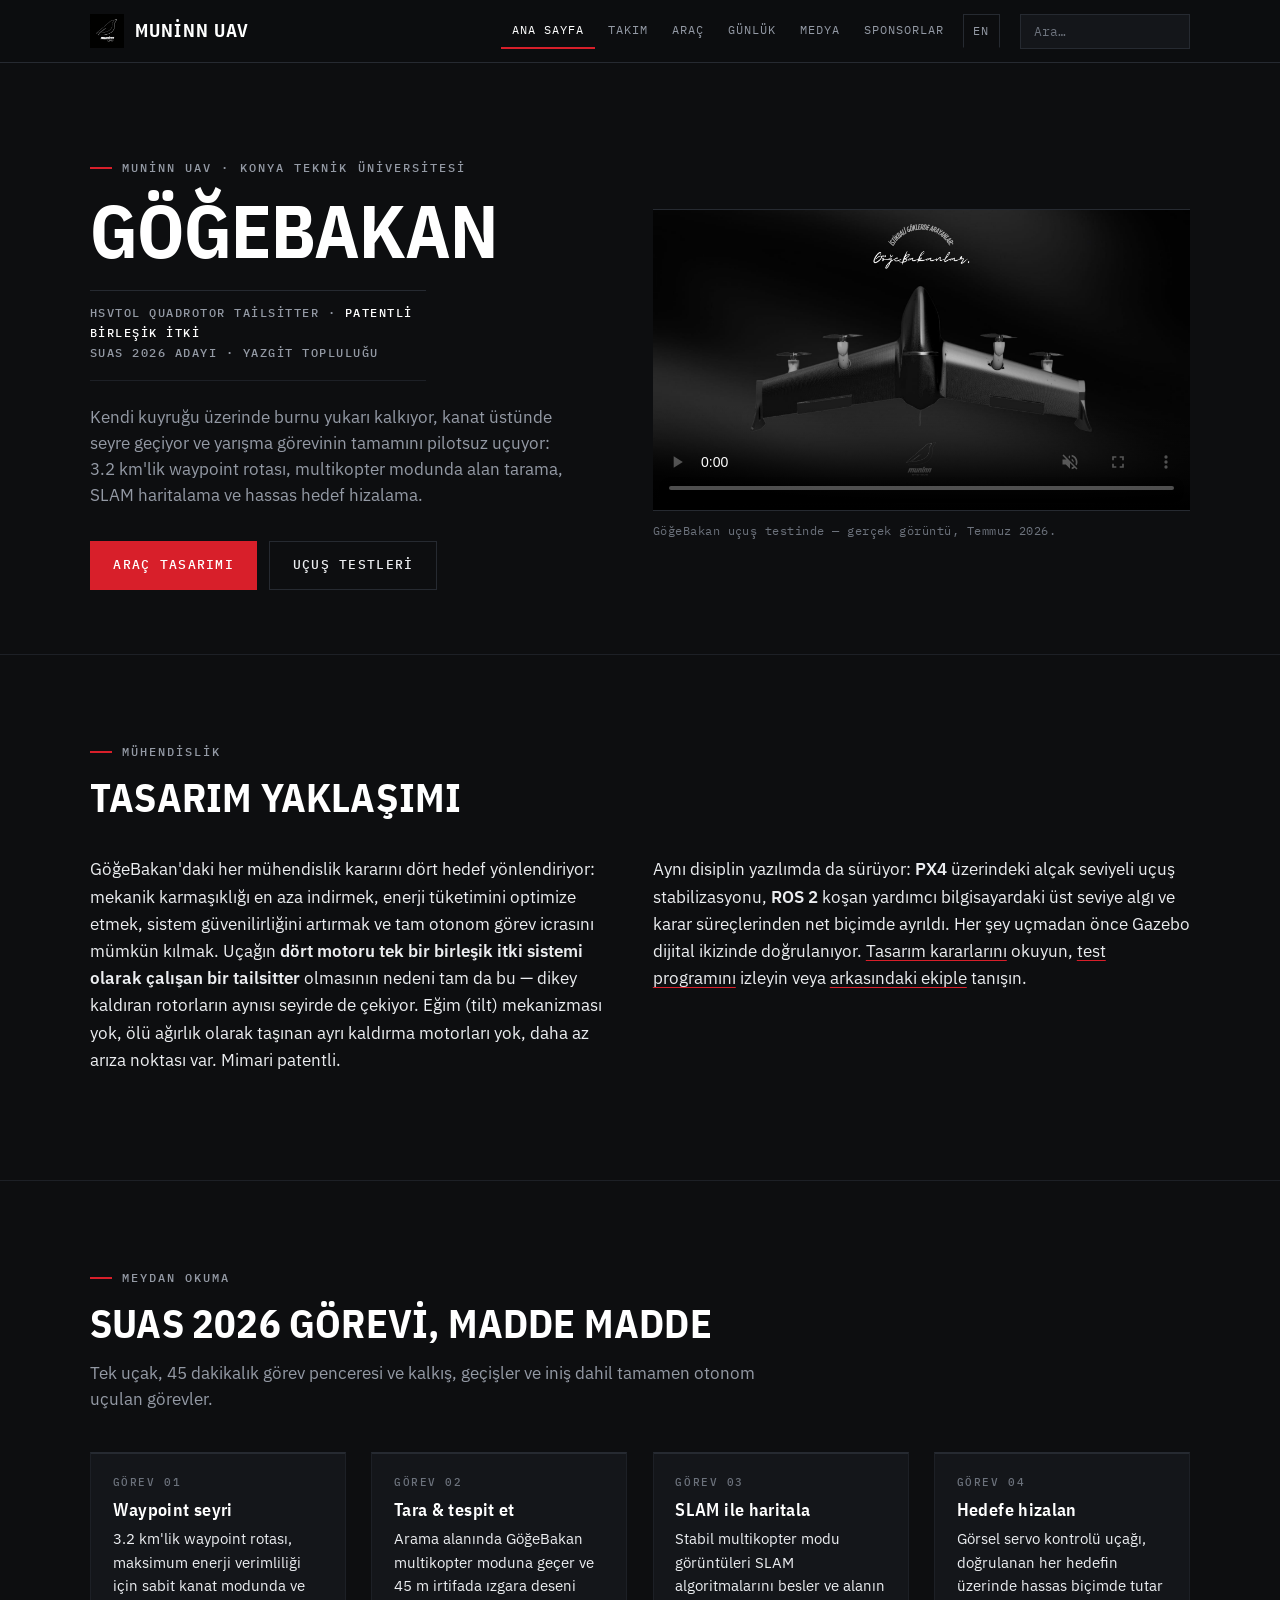
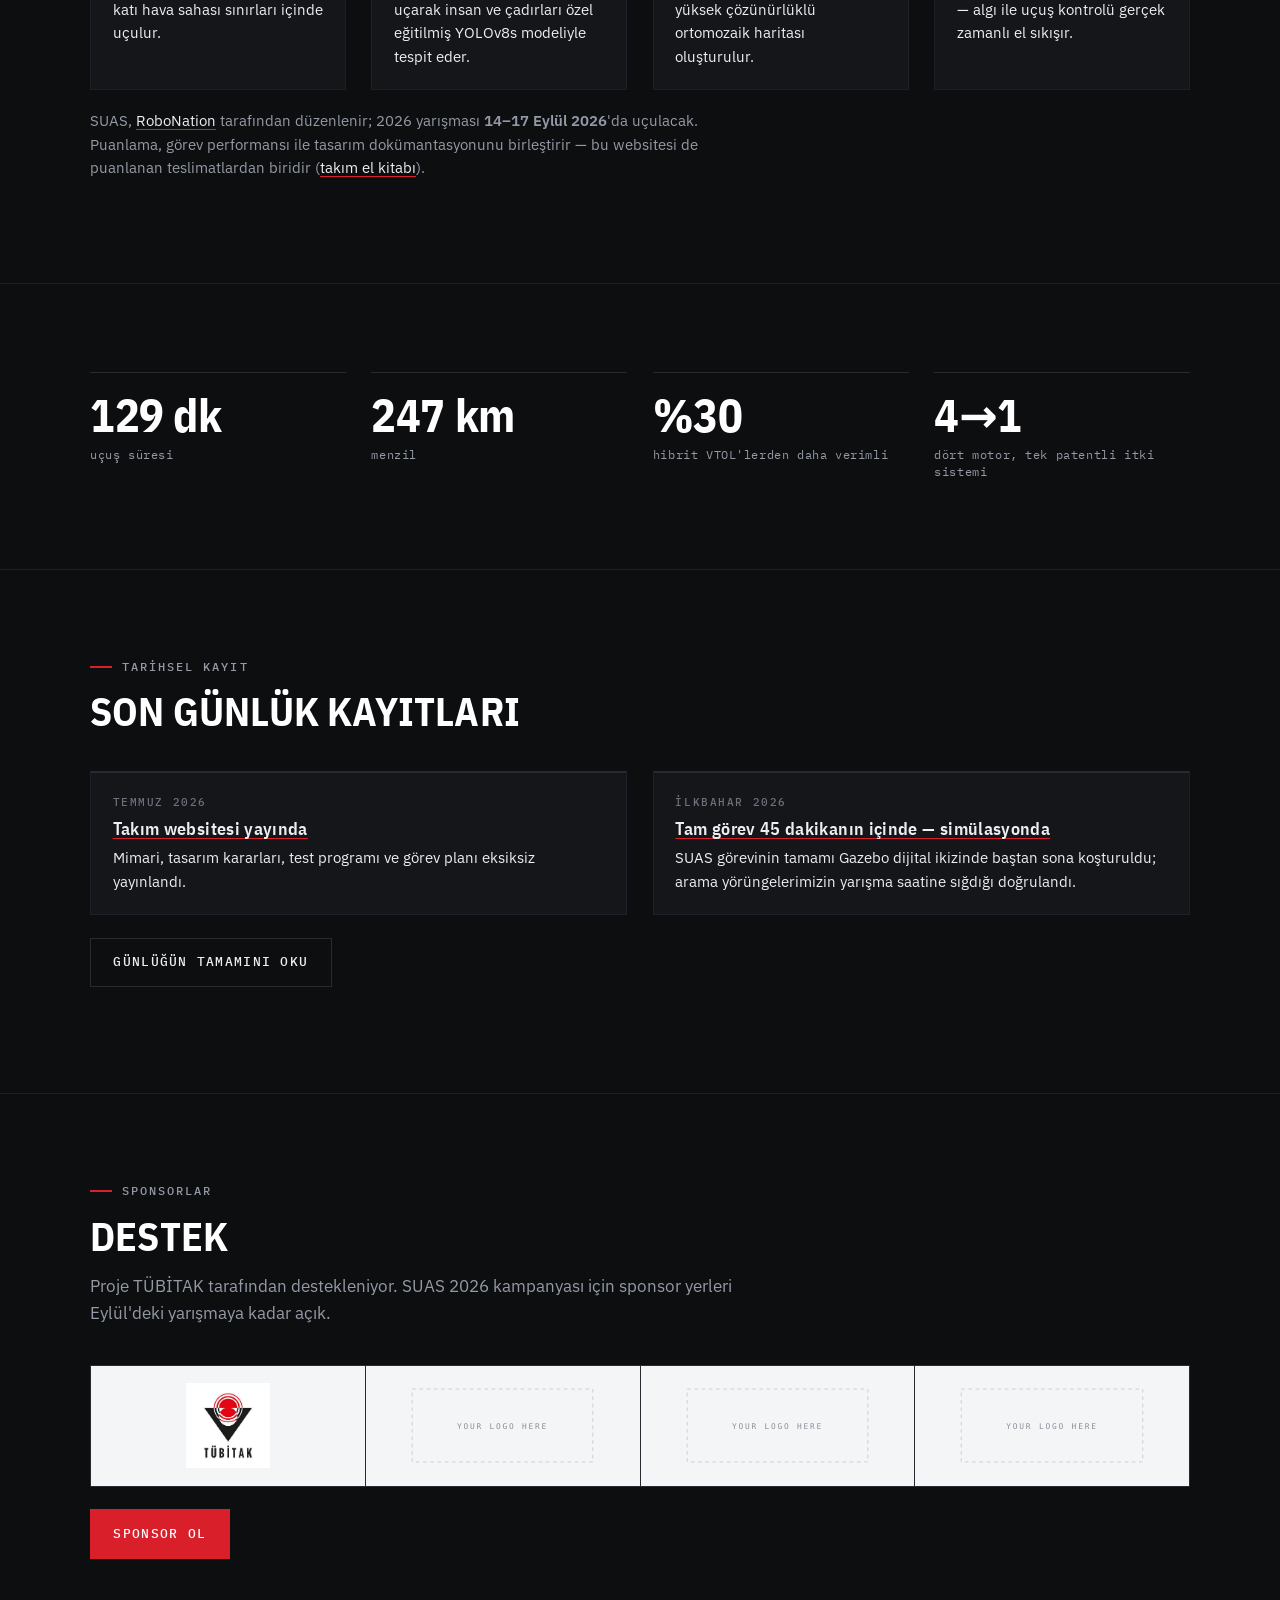
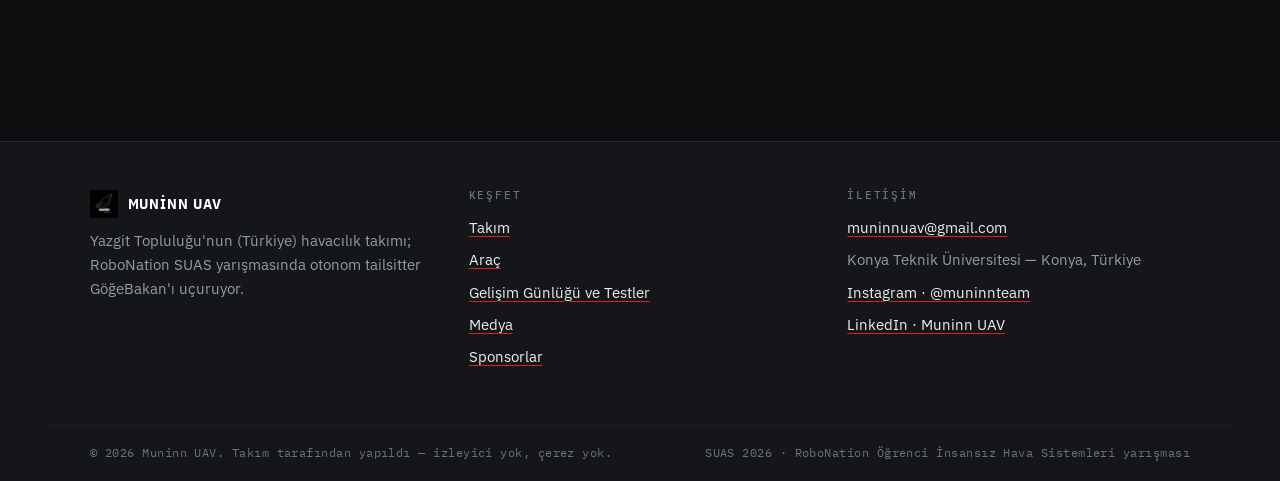
==== commit 2472c612: "Design system: flight-test documentation language, IBM Plex, plainer copy Co-Authored-By: Claude Fab" ====
--- a/tr/index.html
+++ b/tr/index.html
@@ -48,18 +48,16 @@
   <section class="hero">
     <div class="container hero-grid">
       <div>
-        <p class="kicker">SUAS 2026 · RoboNation</p>
-        <h1>Tüm görev için tek gövde.</h1>
-        <p class="lede">Muninn UAV — <strong>Yazgit Topluluğu</strong>'nun havacılık takımı —
-        <strong>GöğeBakan</strong>'ı tasarlıyor ve uçuruyor: burnu yukarı kalkan, kanat
-        üstünde seyreden ve SUAS görevinin tamamını otonom icra eden <strong>patentli</strong>
-        yüksek hızlı bir VTOL quadrotor tailsitter.
-        3.2 km'lik waypoint seyri, multikopter modunda alan tarama, SLAM tabanlı haritalama ve
-        hassas hedef hizalama — hepsi tek uçuşta.</p>
+        <p class="kicker">Muninn UAV · Konya Teknik Üniversitesi</p>
+        <h1>GöğeBakan</h1>
+        <p class="designation">HSVTOL quadrotor tailsitter · <b>patentli birleşik itki</b><br>
+        SUAS 2026 adayı · Yazgit Topluluğu</p>
+        <p class="lede">Kendi kuyruğu üzerinde burnu yukarı kalkıyor, kanat üstünde seyre geçiyor
+        ve yarışma görevinin tamamını pilotsuz uçuyor: 3.2 km'lik waypoint rotası, multikopter
+        modunda alan tarama, SLAM haritalama ve hassas hedef hizalama.</p>
         <div class="hero-actions">
           <a class="btn btn-primary" href="vehicle.html">Araç tasarımı</a>
           <a class="btn btn-ghost" href="journey.html">Uçuş testleri</a>
-          <a class="btn btn-ghost" href="sponsors.html">Sponsor ol</a>
         </div>
       </div>
       <figure class="hero-art">
@@ -78,8 +76,8 @@
   <section class="section" id="mission" aria-labelledby="mission-h">
     <div class="container">
       <div class="section-head">
-        <p class="kicker">Biz kimiz</p>
-        <h2 id="mission-h">Tek tasarım kuralı olan mühendislik öğrencileri: sadeliği hak et</h2>
+        <p class="kicker">Mühendislik</p>
+        <h2 id="mission-h">Tasarım yaklaşımı</h2>
       </div>
       <div class="grid cols-2">
         <p>GöğeBakan'daki her mühendislik kararını dört hedef yönlendiriyor: mekanik
@@ -159,14 +157,14 @@
     <div class="container">
       <div class="section-head">
         <p class="kicker">Tarihsel kayıt</p>
-        <h2 id="latest-h">Gelişim günlüğünden son haberler</h2>
+        <h2 id="latest-h">Son günlük kayıtları</h2>
       </div>
       <div class="grid cols-2">
         <article class="card">
           <p class="card-kicker">Temmuz 2026</p>
-          <h3><a href="journey.html#log-website">Kampanya kamuoyuna açıldı</a></h3>
-          <p class="small">Takım websitesi tüm mühendislik hikâyesiyle yayında: mimari, tasarım
-          kararları, test programı ve SUAS 2026'ya giden yol.</p>
+          <h3><a href="journey.html#log-website">Takım websitesi yayında</a></h3>
+          <p class="small">Mimari, tasarım kararları, test programı ve görev planı eksiksiz
+          yayınlandı.</p>
         </article>
         <article class="card">
           <p class="card-kicker">İlkbahar 2026</p>
@@ -183,15 +181,15 @@
     <div class="container">
       <div class="section-head">
         <p class="kicker">Sponsorlar</p>
-        <h2 id="sponsors-strip-h">Zor problemleri sevenlerin desteğiyle</h2>
-        <p class="lede">TÜBİTAK projeyi şimdiden destekliyor — şimdi katılan partnerler, bu
-        Eylül'deki SUAS 2026'ya kadar tüm kampanya boyunca görünürlük kazanır.</p>
+        <h2 id="sponsors-strip-h">Destek</h2>
+        <p class="lede">Proje TÜBİTAK tarafından destekleniyor. SUAS 2026 kampanyası için
+        sponsor yerleri Eylül'deki yarışmaya kadar açık.</p>
       </div>
       <div class="logo-row">
         <img src="../assets/img/unnamed.jpg" width="320" height="140" alt="TÜBİTAK — proje destekçisi">
-        <img src="../assets/img/sponsor-gold.svg" width="320" height="140" alt="Altın sponsor logosu için ayrılmış alan">
-        <img src="../assets/img/sponsor-silver.svg" width="320" height="140" alt="Gümüş sponsor logosu için ayrılmış alan">
-        <img src="../assets/img/sponsor-bronze.svg" width="320" height="140" alt="Bronz sponsor logosu için ayrılmış alan">
+        <img src="../assets/img/sponsor-gold.svg" width="320" height="140" alt="Boş sponsor alanı">
+        <img src="../assets/img/sponsor-silver.svg" width="320" height="140" alt="Boş sponsor alanı">
+        <img src="../assets/img/sponsor-bronze.svg" width="320" height="140" alt="Boş sponsor alanı">
       </div>
       <p style="margin-top:1.4rem"><a class="btn btn-primary" href="sponsors.html">Sponsor ol</a></p>
     </div>
--- a/assets/css/style.css
+++ b/assets/css/style.css
@@ -1,523 +1,600 @@
 /* ==========================================================================
-   Toros UAS — team website stylesheet
-   Dark aerospace theme. No frameworks, no external fonts, no trackers.
-   WCAG AA contrast targets; keyboard-first focus styles; mobile-first layout.
+   Muninn UAV — team website stylesheet
+
+   Direction: flight-test documentation, not a product landing page. The page
+   borrows from aircraft data plates and test cards — condensed uppercase
+   signage, monospaced numerals, hairline rules, one hard red used like a
+   warning stripe rather than as decoration.
+
+   Single dark theme by choice: the team identity is white-on-black with a
+   red mark, and every vehicle render is shot on black.
+
+   Type: IBM Plex (self-hosted, no CDN, no tracking).
+     · Plex Sans Condensed 600/700 — headings and signage
+     · Plex Sans 400/600          — running text
+     · Plex Mono 400/500          — labels, data, numerals
    ========================================================================== */
 
-/* ---------- Design tokens ---------- */
+/* ---------- Fonts ---------- */
+@font-face {
+  font-family: "Plex Sans"; font-style: normal; font-weight: 400; font-display: swap;
+  src: url("../fonts/ibm-plex-sans-latin-400-normal.woff2") format("woff2");
+  unicode-range: U+0000-00FF, U+0131, U+0152-0153, U+02BB-02BC, U+02C6, U+02DA, U+02DC,
+    U+0304, U+0308, U+0329, U+2000-206F, U+20AC, U+2122, U+2191, U+2193, U+2212, U+2215,
+    U+FEFF, U+FFFD;
+}
+@font-face {
+  font-family: "Plex Sans"; font-style: normal; font-weight: 400; font-display: swap;
+  src: url("../fonts/ibm-plex-sans-latin-ext-400-normal.woff2") format("woff2");
+  unicode-range: U+0100-02BA, U+02BD-02C5, U+02C7-02CC, U+02CE-02D7, U+02DD-02FF, U+0304,
+    U+0308, U+0329, U+1D00-1DBF, U+1E00-1E9F, U+1EF2-1EFF, U+2020, U+20A0-20AB, U+20AD-20C0,
+    U+2113, U+2C60-2C7F, U+A720-A7FF;
+}
+@font-face {
+  font-family: "Plex Sans"; font-style: normal; font-weight: 600; font-display: swap;
+  src: url("../fonts/ibm-plex-sans-latin-600-normal.woff2") format("woff2");
+  unicode-range: U+0000-00FF, U+0131, U+0152-0153, U+02BB-02BC, U+02C6, U+02DA, U+02DC,
+    U+0304, U+0308, U+0329, U+2000-206F, U+20AC, U+2122, U+2191, U+2193, U+2212, U+2215,
+    U+FEFF, U+FFFD;
+}
+@font-face {
+  font-family: "Plex Sans"; font-style: normal; font-weight: 600; font-display: swap;
+  src: url("../fonts/ibm-plex-sans-latin-ext-600-normal.woff2") format("woff2");
+  unicode-range: U+0100-02BA, U+02BD-02C5, U+02C7-02CC, U+02CE-02D7, U+02DD-02FF, U+0304,
+    U+0308, U+0329, U+1D00-1DBF, U+1E00-1E9F, U+1EF2-1EFF, U+2020, U+20A0-20AB, U+20AD-20C0,
+    U+2113, U+2C60-2C7F, U+A720-A7FF;
+}
+@font-face {
+  font-family: "Plex Cond"; font-style: normal; font-weight: 600; font-display: swap;
+  src: url("../fonts/ibm-plex-sans-condensed-latin-600-normal.woff2") format("woff2");
+  unicode-range: U+0000-00FF, U+0131, U+0152-0153, U+02BB-02BC, U+02C6, U+02DA, U+02DC,
+    U+0304, U+0308, U+0329, U+2000-206F, U+20AC, U+2122, U+2191, U+2193, U+2212, U+2215,
+    U+FEFF, U+FFFD;
+}
+@font-face {
+  font-family: "Plex Cond"; font-style: normal; font-weight: 600; font-display: swap;
+  src: url("../fonts/ibm-plex-sans-condensed-latin-ext-600-normal.woff2") format("woff2");
+  unicode-range: U+0100-02BA, U+02BD-02C5, U+02C7-02CC, U+02CE-02D7, U+02DD-02FF, U+0304,
+    U+0308, U+0329, U+1D00-1DBF, U+1E00-1E9F, U+1EF2-1EFF, U+2020, U+20A0-20AB, U+20AD-20C0,
+    U+2113, U+2C60-2C7F, U+A720-A7FF;
+}
+@font-face {
+  font-family: "Plex Cond"; font-style: normal; font-weight: 700; font-display: swap;
+  src: url("../fonts/ibm-plex-sans-condensed-latin-700-normal.woff2") format("woff2");
+  unicode-range: U+0000-00FF, U+0131, U+0152-0153, U+02BB-02BC, U+02C6, U+02DA, U+02DC,
+    U+0304, U+0308, U+0329, U+2000-206F, U+20AC, U+2122, U+2191, U+2193, U+2212, U+2215,
+    U+FEFF, U+FFFD;
+}
+@font-face {
+  font-family: "Plex Cond"; font-style: normal; font-weight: 700; font-display: swap;
+  src: url("../fonts/ibm-plex-sans-condensed-latin-ext-700-normal.woff2") format("woff2");
+  unicode-range: U+0100-02BA, U+02BD-02C5, U+02C7-02CC, U+02CE-02D7, U+02DD-02FF, U+0304,
+    U+0308, U+0329, U+1D00-1DBF, U+1E00-1E9F, U+1EF2-1EFF, U+2020, U+20A0-20AB, U+20AD-20C0,
+    U+2113, U+2C60-2C7F, U+A720-A7FF;
+}
+@font-face {
+  font-family: "Plex Mono"; font-style: normal; font-weight: 400; font-display: swap;
+  src: url("../fonts/ibm-plex-mono-latin-400-normal.woff2") format("woff2");
+  unicode-range: U+0000-00FF, U+0131, U+0152-0153, U+02BB-02BC, U+02C6, U+02DA, U+02DC,
+    U+0304, U+0308, U+0329, U+2000-206F, U+20AC, U+2122, U+2191, U+2193, U+2212, U+2215,
+    U+FEFF, U+FFFD;
+}
+@font-face {
+  font-family: "Plex Mono"; font-style: normal; font-weight: 400; font-display: swap;
+  src: url("../fonts/ibm-plex-mono-latin-ext-400-normal.woff2") format("woff2");
+  unicode-range: U+0100-02BA, U+02BD-02C5, U+02C7-02CC, U+02CE-02D7, U+02DD-02FF, U+0304,
+    U+0308, U+0329, U+1D00-1DBF, U+1E00-1E9F, U+1EF2-1EFF, U+2020, U+20A0-20AB, U+20AD-20C0,
+    U+2113, U+2C60-2C7F, U+A720-A7FF;
+}
+@font-face {
+  font-family: "Plex Mono"; font-style: normal; font-weight: 500; font-display: swap;
+  src: url("../fonts/ibm-plex-mono-latin-500-normal.woff2") format("woff2");
+  unicode-range: U+0000-00FF, U+0131, U+0152-0153, U+02BB-02BC, U+02C6, U+02DA, U+02DC,
+    U+0304, U+0308, U+0329, U+2000-206F, U+20AC, U+2122, U+2191, U+2193, U+2212, U+2215,
+    U+FEFF, U+FFFD;
+}
+@font-face {
+  font-family: "Plex Mono"; font-style: normal; font-weight: 500; font-display: swap;
+  src: url("../fonts/ibm-plex-mono-latin-ext-500-normal.woff2") format("woff2");
+  unicode-range: U+0100-02BA, U+02BD-02C5, U+02C7-02CC, U+02CE-02D7, U+02DD-02FF, U+0304,
+    U+0308, U+0329, U+1D00-1DBF, U+1E00-1E9F, U+1EF2-1EFF, U+2020, U+20A0-20AB, U+20AD-20C0,
+    U+2113, U+2C60-2C7F, U+A720-A7FF;
+}
+
+/* ---------- Tokens ---------- */
 :root {
-  /* Team palette: red / black / grey / white */
-  --bg: #0b0c0e;
-  --bg-raise: #121317;
-  --panel: #17181d;
-  --panel-2: #1e2026;
-  --line: rgba(203, 208, 218, 0.16);
-  --text: #f2f3f5;
-  --muted: #a9aeb9;
-  --accent: #ff5661;        /* red — highlights, kickers */
-  --accent-strong: #c1121f; /* deep red — buttons, skip link */
-  --accent-ink: #ffffff;    /* text on deep red */
-  --link: #ff7582;          /* light red — links */
-  --ok: #8f96a3;
-  --radius: 12px;
-  --radius-sm: 8px;
-  --shadow: 0 10px 30px rgba(2, 8, 20, 0.45);
-  --header-h: 64px;
+  /* Neutrals carry a slight cool bias so they read as chosen, not defaulted */
+  --ink:      #0d0e10;
+  --surface:  #14161a;
+  --raised:   #191c21;
+  --rule:     #262a31;
+  --rule-soft:#1d2026;
+  --text:     #eceef1;
+  --strong:   #ffffff;
+  --muted:    #949aa5;
+  --dim:      #6c727c;
+
+  --red:      #d81f2a;   /* the single accent — used like a warning stripe */
+  --red-lift: #ff3d47;   /* hover / links only */
+
+  --sans: "Plex Sans", system-ui, -apple-system, "Segoe UI", Roboto, Arial, sans-serif;
+  --cond: "Plex Cond", "Plex Sans", system-ui, "Arial Narrow", sans-serif;
+  --mono: "Plex Mono", ui-monospace, SFMono-Regular, Menlo, Consolas, monospace;
+
+  --measure: 68ch;
+  --header-h: 62px;
+  --gutter: clamp(1.25rem, 4vw, 2.5rem);
   color-scheme: dark;
 }
 
 /* ---------- Base ---------- */
-* { box-sizing: border-box; }
-
-html { scroll-behavior: smooth; }
+*, *::before, *::after { box-sizing: border-box; }
+
+html { scroll-behavior: smooth; -webkit-text-size-adjust: 100%; }
 
 body {
   margin: 0;
-  background: var(--bg);
+  background: var(--ink);
   color: var(--text);
-  font-family: system-ui, -apple-system, "Segoe UI", Roboto, "Helvetica Neue", Arial, sans-serif;
+  font-family: var(--sans);
   font-size: 1.0625rem;
-  line-height: 1.65;
-  -webkit-text-size-adjust: 100%;
-}
-
-h1, h2, h3, h4 { line-height: 1.2; margin: 0 0 0.5em; letter-spacing: -0.01em; }
-h1 { font-size: clamp(2rem, 5vw, 3.1rem); }
-h2 { font-size: clamp(1.5rem, 3.4vw, 2.1rem); }
-h3 { font-size: 1.2rem; }
-p  { margin: 0 0 1em; }
-ul, ol { margin: 0 0 1em; padding-left: 1.4em; }
-li { margin-bottom: 0.35em; }
-
-a { color: var(--link); text-decoration: underline; text-underline-offset: 3px; }
-a:hover { color: #a7e1ff; }
+  line-height: 1.6;
+  font-synthesis-weight: none;
+}
+
+h1, h2, h3, h4 {
+  font-family: var(--cond);
+  font-weight: 700;
+  line-height: 1.05;
+  margin: 0 0 0.4em;
+  text-wrap: balance;
+  color: var(--strong);
+}
+h1 { font-size: clamp(2.6rem, 6.4vw, 4.6rem); letter-spacing: -0.015em; text-transform: uppercase; }
+h2 { font-size: clamp(1.7rem, 3.4vw, 2.5rem); letter-spacing: 0.005em; text-transform: uppercase; }
+h3 { font-size: 1.12rem; letter-spacing: 0.02em; font-weight: 600; text-transform: none; }
+h4 { font-size: 0.98rem; }
+
+p { margin: 0 0 1.05em; max-width: var(--measure); }
+ul, ol { margin: 0 0 1.05em; padding-left: 1.25em; max-width: var(--measure); }
+li { margin-bottom: 0.4em; }
+li::marker { color: var(--dim); }
+
+a { color: var(--text); text-decoration: underline; text-decoration-color: var(--red); text-underline-offset: 3px; text-decoration-thickness: 1px; }
+a:hover { color: var(--strong); text-decoration-color: var(--red-lift); }
 
 img, svg, video { max-width: 100%; height: auto; display: block; }
-video { border-radius: var(--radius-sm); background: #101114; }
-
-hr { border: 0; border-top: 1px solid var(--line); margin: 2rem 0; }
-
-code { background: var(--panel); padding: 0.15em 0.4em; border-radius: 6px; font-size: 0.92em; }
-
-/* Anchored headings clear the sticky header */
-:target { scroll-margin-top: calc(var(--header-h) + 16px); }
-
-/* ---------- Accessibility helpers ---------- */
+video { background: #000; }
+
+hr { border: 0; border-top: 1px solid var(--rule); margin: 2rem 0; }
+
+code {
+  font-family: var(--mono); font-size: 0.88em;
+  background: var(--surface); border: 1px solid var(--rule-soft);
+  padding: 0.1em 0.38em;
+}
+
+:target { scroll-margin-top: calc(var(--header-h) + 24px); }
+
+::selection { background: var(--red); color: #fff; }
+
+/* ---------- Accessibility ---------- */
 .visually-hidden {
   position: absolute !important;
-  width: 1px; height: 1px;
-  margin: -1px; padding: 0; border: 0;
+  width: 1px; height: 1px; margin: -1px; padding: 0; border: 0;
   clip: rect(0 0 0 0); clip-path: inset(50%);
   overflow: hidden; white-space: nowrap;
 }
 
 .skip-link {
-  position: absolute; left: 1rem; top: -3rem; z-index: 100;
-  background: var(--accent-strong); color: var(--accent-ink);
-  padding: 0.6rem 1rem; border-radius: 0 0 8px 8px;
-  font-weight: 700; text-decoration: none;
+  position: absolute; left: 1rem; top: -4rem; z-index: 100;
+  background: var(--red); color: #fff;
+  font-family: var(--mono); font-size: 0.82rem; letter-spacing: 0.08em; text-transform: uppercase;
+  padding: 0.7rem 1.1rem; text-decoration: none;
   transition: top 120ms ease;
 }
 .skip-link:focus { top: 0; }
 
-:focus-visible {
-  outline: 2px solid var(--link);
-  outline-offset: 2px;
-  border-radius: 4px;
-}
+:focus-visible { outline: 2px solid var(--red-lift); outline-offset: 3px; }
 
 @media (prefers-reduced-motion: reduce) {
   html { scroll-behavior: auto; }
   *, *::before, *::after { transition: none !important; animation: none !important; }
 }
 
-/* ---------- Layout primitives ---------- */
-.container { max-width: 1100px; margin: 0 auto; padding: 0 1.25rem; }
-
-.section { padding: 3.5rem 0; }
-.section + .section { border-top: 1px solid var(--line); }
-
-.section-head { max-width: 46rem; margin-bottom: 2rem; }
+/* ---------- Layout ---------- */
+.container { max-width: 1180px; margin: 0 auto; padding: 0 var(--gutter); }
+
+.section { padding: clamp(3rem, 7vw, 5.5rem) 0; border-top: 1px solid var(--rule-soft); }
+.section:first-of-type { border-top: 0; }
+
+/* Section head: mono label with a red tick, then a condensed rule-topped title */
+.section-head { max-width: var(--measure); margin-bottom: clamp(1.75rem, 3vw, 2.5rem); }
+
 .kicker {
-  display: inline-block;
-  font-size: 0.78rem; font-weight: 700;
-  letter-spacing: 0.14em; text-transform: uppercase;
-  color: var(--accent);
-  margin-bottom: 0.5rem;
-}
-.lede { color: var(--muted); font-size: 1.12rem; }
-
-.grid { display: grid; gap: 1.25rem; }
+  display: flex; align-items: center; gap: 0.6rem;
+  font-family: var(--mono); font-weight: 500;
+  font-size: 0.72rem; letter-spacing: 0.18em; text-transform: uppercase;
+  color: var(--muted);
+  margin: 0 0 0.9rem;
+}
+.kicker::before {
+  content: ""; width: 22px; height: 2px; background: var(--red); flex: 0 0 auto;
+}
+
+.lede { color: var(--muted); font-size: 1.08rem; line-height: 1.55; }
+
+.grid { display: grid; gap: clamp(1rem, 2vw, 1.75rem); }
 .cols-2 { grid-template-columns: repeat(2, minmax(0, 1fr)); }
-@media (max-width: 700px) { .cols-2 { grid-template-columns: 1fr; } }
-.cols-3 { grid-template-columns: repeat(auto-fit, minmax(240px, 1fr)); }
-.cols-4 { grid-template-columns: repeat(auto-fit, minmax(190px, 1fr)); }
+.cols-3 { grid-template-columns: repeat(auto-fit, minmax(250px, 1fr)); }
+.cols-4 { grid-template-columns: repeat(auto-fit, minmax(200px, 1fr)); }
+@media (max-width: 760px) { .cols-2 { grid-template-columns: 1fr; } }
 
 .muted { color: var(--muted); }
-.small { font-size: 0.9rem; }
+.small { font-size: 0.92rem; }
 
 /* ---------- Buttons ---------- */
 .btn {
   display: inline-block;
-  padding: 0.7rem 1.3rem;
-  border-radius: 999px;
-  font-weight: 700;
+  font-family: var(--mono); font-weight: 500;
+  font-size: 0.8rem; letter-spacing: 0.1em; text-transform: uppercase;
+  padding: 0.85rem 1.4rem;
   text-decoration: none;
-  border: 1px solid transparent;
-  transition: transform 120ms ease, background 120ms ease;
-}
-.btn:hover { transform: translateY(-1px); }
-.btn-primary { background: var(--accent-strong); color: var(--accent-ink); }
-.btn-primary:hover { background: #e01b2c; color: var(--accent-ink); }
-.btn-ghost { border-color: var(--line); color: var(--text); }
-.btn-ghost:hover { border-color: var(--link); color: var(--link); }
-
-/* ---------- Header & navigation ---------- */
+  border: 1px solid var(--rule);
+  transition: background 120ms ease, border-color 120ms ease, color 120ms ease;
+}
+.btn-primary { background: var(--red); border-color: var(--red); color: #fff; }
+.btn-primary:hover { background: var(--red-lift); border-color: var(--red-lift); color: #fff; }
+.btn-ghost { color: var(--text); background: transparent; }
+.btn-ghost:hover { border-color: var(--text); color: var(--strong); background: transparent; }
+
+/* ---------- Header ---------- */
 .site-header {
   position: sticky; top: 0; z-index: 50;
-  background: rgba(10, 17, 32, 0.88);
-  backdrop-filter: blur(10px);
-  border-bottom: 1px solid var(--line);
-}
-
-.header-inner {
-  min-height: var(--header-h);
-  display: flex; align-items: center; gap: 1rem;
-}
+  background: rgba(13, 14, 16, 0.9);
+  backdrop-filter: blur(12px);
+  border-bottom: 1px solid var(--rule);
+}
+
+.header-inner { min-height: var(--header-h); display: flex; align-items: center; gap: 1.25rem; }
 
 .brand {
-  display: flex; align-items: center; gap: 0.6rem;
-  white-space: nowrap;
-  text-decoration: none; color: var(--text);
-  font-weight: 800; font-size: 1.12rem; letter-spacing: 0.02em;
-  margin-right: auto;
-}
-.brand img { width: 36px; height: 36px; border-radius: 8px; object-fit: cover; }
+  display: flex; align-items: center; gap: 0.7rem;
+  text-decoration: none; color: var(--strong);
+  font-family: var(--cond); font-weight: 700; font-size: 1.15rem;
+  letter-spacing: 0.06em; text-transform: uppercase;
+  margin-right: auto; white-space: nowrap;
+}
+.brand img { width: 34px; height: 34px; object-fit: cover; }
 
 .nav-toggle {
   display: none;
-  background: none; border: 1px solid var(--line); border-radius: 8px;
-  color: var(--text); font: inherit; font-weight: 600;
-  padding: 0.45rem 0.8rem; cursor: pointer;
-  align-items: center; gap: 0.5rem;
-}
-.nav-toggle-bars {
-  display: inline-block; width: 16px; height: 2px; background: var(--text);
-  position: relative;
-}
+  background: none; border: 1px solid var(--rule);
+  color: var(--text); font-family: var(--mono); font-size: 0.75rem;
+  letter-spacing: 0.12em; text-transform: uppercase;
+  padding: 0.5rem 0.85rem; cursor: pointer;
+  align-items: center; gap: 0.55rem;
+}
+.nav-toggle-bars { display: inline-block; width: 15px; height: 1.5px; background: var(--text); position: relative; }
 .nav-toggle-bars::before, .nav-toggle-bars::after {
-  content: ""; position: absolute; left: 0; width: 16px; height: 2px; background: var(--text);
+  content: ""; position: absolute; left: 0; width: 15px; height: 1.5px; background: var(--text);
 }
 .nav-toggle-bars::before { top: -5px; }
 .nav-toggle-bars::after  { top: 5px; }
 
-.site-nav { display: flex; align-items: center; gap: 1.1rem; }
-.site-nav > ul {
-  display: flex; align-items: center; gap: 0.2rem;
-  list-style: none; margin: 0; padding: 0;
-}
+.site-nav { display: flex; align-items: center; gap: 1.25rem; }
+.site-nav > ul { display: flex; align-items: center; gap: 0.1rem; list-style: none; margin: 0; padding: 0; max-width: none; }
+.site-nav > ul li { margin: 0; }
 .site-nav > ul a {
+  display: block; padding: 0.45rem 0.7rem;
+  font-family: var(--mono); font-size: 0.78rem;
+  letter-spacing: 0.08em; text-transform: uppercase;
+  color: var(--muted); text-decoration: none; white-space: nowrap;
+  border-bottom: 2px solid transparent;
+}
+.site-nav > ul a:hover { color: var(--strong); }
+.site-nav > ul a[aria-current="page"] { color: var(--strong); border-bottom-color: var(--red); }
+
+.lang-link { margin-left: 0.4rem !important; }
+.lang-link a { border: 1px solid var(--rule); border-bottom-width: 1px !important; padding: 0.35rem 0.6rem !important; }
+.lang-link a:hover { border-color: var(--text); }
+
+/* ---------- Search ---------- */
+.site-search { position: relative; }
+.site-search input[type="search"] {
+  width: 170px;
+  background: var(--surface);
+  border: 1px solid var(--rule);
+  color: var(--text);
+  font-family: var(--mono); font-size: 0.8rem;
+  padding: 0.5rem 0.8rem;
+}
+.site-search input[type="search"]::placeholder { color: var(--dim); }
+.site-search input[type="search"]:focus { border-color: var(--red); outline: none; }
+
+.search-results {
+  position: absolute; right: 0; top: calc(100% + 9px);
+  width: min(430px, 92vw); max-height: 62vh; overflow-y: auto;
+  background: var(--raised); border: 1px solid var(--rule);
+  list-style: none; margin: 0; padding: 0; max-width: none;
+  box-shadow: 0 18px 50px rgba(0, 0, 0, 0.55);
+  z-index: 60;
+}
+.search-results li { margin: 0; border-bottom: 1px solid var(--rule-soft); }
+.search-results li:last-child { border-bottom: 0; }
+.search-results a { display: block; padding: 0.7rem 0.9rem; text-decoration: none; color: var(--text); }
+.search-results a:hover, .search-results a:focus { background: var(--surface); }
+.search-results .sr-title { font-weight: 600; display: block; }
+.search-results .sr-meta {
+  display: block; margin-top: 0.15rem;
+  font-family: var(--mono); font-size: 0.74rem; color: var(--dim);
+}
+.search-results .sr-empty { padding: 0.9rem; color: var(--muted); font-size: 0.9rem; }
+
+/* ---------- Hero ---------- */
+.hero { padding: clamp(3rem, 8vw, 6rem) 0 clamp(2.5rem, 5vw, 4rem); }
+
+.hero-grid {
+  display: grid; gap: clamp(2rem, 4vw, 3.5rem);
+  grid-template-columns: minmax(0, 1fr) minmax(0, 1.05fr);
+  align-items: center;
+}
+.hero h1 { margin-bottom: 0.28em; }
+.hero .lede { font-size: 1.06rem; max-width: 48ch; }
+
+/* Aircraft designation line — reads like the data plate on the airframe */
+.designation {
+  font-family: var(--mono); font-weight: 500;
+  font-size: 0.78rem; line-height: 1.6;
+  letter-spacing: 0.12em; text-transform: uppercase;
+  color: var(--muted);
+  padding: 0.75rem 0 1.1rem;
+  border-top: 1px solid var(--rule);
+  border-bottom: 1px solid var(--rule-soft);
+  margin: 0 0 1.4rem;
+  max-width: 48ch;
+}
+.designation b { color: var(--strong); font-weight: 500; }
+.hero-actions { display: flex; flex-wrap: wrap; gap: 0.75rem; margin-top: 2rem; }
+
+.hero-art { margin: 0; }
+.hero-art video, .hero-art img {
+  width: 100%; aspect-ratio: 16 / 9; object-fit: cover;
+  border-top: 1px solid var(--rule); border-bottom: 1px solid var(--rule);
+}
+.hero-art figcaption {
+  font-family: var(--mono); font-size: 0.74rem; letter-spacing: 0.04em;
+  color: var(--dim); padding-top: 0.7rem;
+}
+
+/* Inner page headers */
+.page-hero { padding: clamp(2.75rem, 6vw, 4.5rem) 0 clamp(1.75rem, 3vw, 2.5rem); }
+.page-hero .lede { max-width: var(--measure); }
+.page-hero .designation { max-width: 72ch; }
+
+/* ---------- Cards: technical panels, not rounded blobs ---------- */
+.card {
+  background: var(--surface);
+  border: 1px solid var(--rule-soft);
+  border-top: 2px solid var(--rule);
+  padding: 1.3rem 1.35rem;
+}
+.card > :last-child { margin-bottom: 0; }
+.card h3 { margin-top: 0; color: var(--strong); }
+.card p { max-width: none; }
+.card ul, .card ol { max-width: none; }
+
+.card-kicker {
+  font-family: var(--mono); font-weight: 500;
+  font-size: 0.7rem; letter-spacing: 0.14em; text-transform: uppercase;
+  color: var(--dim); margin: 0 0 0.55rem;
+}
+
+/* Stat strip — instrument readout, not four rounded tiles */
+.stat-card {
+  background: transparent;
+  border: 0; border-top: 1px solid var(--rule);
+  padding: 1.15rem 0 0;
+  text-align: left;
+}
+.stat-card .stat-value {
   display: block;
-  white-space: nowrap;
-  padding: 0.45rem 0.7rem;
-  border-radius: 8px;
-  color: var(--text);
-  text-decoration: none;
-  font-weight: 600;
-  font-size: 0.97rem;
-}
-.site-nav > ul a:hover { background: var(--panel); color: var(--link); }
-.site-nav > ul a[aria-current="page"] {
-  color: var(--accent);
-  box-shadow: inset 0 -2px 0 var(--accent);
-  border-radius: 8px 8px 0 0;
-}
-
-/* Language toggle */
-.lang-link a {
-  border: 1px solid var(--line);
-  border-radius: 999px;
-  padding: 0.3rem 0.75rem !important;
-  font-size: 0.85rem;
-  letter-spacing: 0.06em;
-}
-.lang-link a:hover { border-color: var(--accent); color: var(--accent); }
-
-/* ---------- Site search ---------- */
-.site-search { position: relative; }
-
-.site-search input[type="search"] {
-  width: 180px;
-  background: var(--panel);
-  border: 1px solid var(--line);
-  border-radius: 999px;
-  color: var(--text);
-  font: inherit; font-size: 0.95rem;
-  padding: 0.45rem 1rem;
-}
-.site-search input[type="search"]::placeholder { color: var(--muted); }
-.site-search input[type="search"]:focus { border-color: var(--link); outline: none; }
-
-.search-results {
-  position: absolute; right: 0; top: calc(100% + 8px);
-  width: min(420px, 92vw);
-  max-height: 60vh; overflow-y: auto;
-  background: var(--bg-raise);
-  border: 1px solid var(--line);
-  border-radius: var(--radius);
-  box-shadow: var(--shadow);
-  list-style: none; margin: 0; padding: 0.4rem;
-  z-index: 60;
-}
-.search-results li { margin: 0; }
-.search-results a {
-  display: block;
-  padding: 0.55rem 0.7rem;
-  border-radius: 8px;
-  text-decoration: none;
-  color: var(--text);
-}
-.search-results a:hover, .search-results a:focus { background: var(--panel-2); }
-.search-results .sr-title { font-weight: 700; display: block; }
-.search-results .sr-meta { color: var(--muted); font-size: 0.85rem; display: block; }
-.search-results .sr-empty { padding: 0.7rem; color: var(--muted); }
-
-/* ---------- Hero (home) ---------- */
-.hero {
-  padding: 4rem 0 3.5rem;
-  background:
-    radial-gradient(1200px 500px at 80% -10%, rgba(255, 86, 97, 0.09), transparent 60%),
-    radial-gradient(900px 420px at 10% 110%, rgba(215, 219, 226, 0.05), transparent 60%);
-  border-bottom: 1px solid var(--line);
-}
-.hero-grid {
-  display: grid; gap: 2.5rem;
-  grid-template-columns: minmax(0, 1.05fr) minmax(0, 0.95fr);
-  align-items: center;
-}
-.hero h1 { margin-bottom: 0.4em; }
-.hero .lede { font-size: 1.18rem; }
-.hero-actions { display: flex; flex-wrap: wrap; gap: 0.8rem; margin-top: 1.5rem; }
-.hero-art {
-  background: var(--panel);
-  border: 1px solid var(--line);
-  border-radius: var(--radius);
-  padding: 1rem;
-  box-shadow: var(--shadow);
-}
-.hero-art video {
-  width: 100%;
-  aspect-ratio: 16 / 9;
-  object-fit: cover;
-}
-
-/* Inline video embeds (galleries, build log) */
-.video-embed {
-  width: 100%;
-  aspect-ratio: 16 / 9;
-  object-fit: contain;
-  background: #000;
-  border: 1px solid var(--line);
-  border-radius: var(--radius);
-}
-
-/* Page hero (inner pages) */
-.page-hero {
-  padding: 3.2rem 0 2.6rem;
-  border-bottom: 1px solid var(--line);
-  background: radial-gradient(900px 380px at 85% -20%, rgba(255, 86, 97, 0.08), transparent 60%);
-}
-.page-hero .lede { max-width: 46rem; }
-
-/* ---------- Cards ---------- */
-.card {
-  background: var(--panel);
-  border: 1px solid var(--line);
-  border-radius: var(--radius);
-  padding: 1.4rem;
-}
-.card h3 { margin-top: 0; }
-.card .card-kicker {
-  font-size: 0.75rem; font-weight: 700; letter-spacing: 0.12em;
-  text-transform: uppercase; color: var(--link); margin-bottom: 0.4rem;
-}
-
-.stat-card { text-align: center; padding: 1.6rem 1rem; }
-.stat-card .stat-value {
-  display: block; font-size: 2rem; font-weight: 800; color: var(--accent);
-  letter-spacing: -0.02em;
-}
-.stat-card .stat-label { color: var(--muted); font-size: 0.95rem; }
-
-/* Member cards */
+  font-family: var(--cond); font-weight: 700;
+  font-size: clamp(2rem, 4vw, 2.9rem); line-height: 1;
+  letter-spacing: -0.01em;
+  color: var(--strong);
+  font-variant-numeric: tabular-nums;
+}
+.stat-card .stat-label {
+  display: block; margin-top: 0.5rem;
+  font-family: var(--mono); font-size: 0.74rem; line-height: 1.45;
+  letter-spacing: 0.05em; color: var(--muted);
+}
+
+/* Roster entries */
 .member-card { padding: 1.1rem 1.2rem; }
-.member-card .member-name { font-weight: 700; display: block; }
-.member-card .member-role { color: var(--accent); font-size: 0.92rem; display: block; }
-.member-card .member-sub { color: var(--muted); font-size: 0.88rem; display: block; margin-top: 0.2rem; }
-
-/* ---------- Tables ---------- */
-.table-wrap { overflow-x: auto; border: 1px solid var(--line); border-radius: var(--radius); }
-table { border-collapse: collapse; width: 100%; min-width: 480px; }
-caption { text-align: left; padding: 0.8rem 1rem; color: var(--muted); font-size: 0.92rem; caption-side: bottom; }
-th, td { text-align: left; padding: 0.7rem 1rem; border-bottom: 1px solid var(--line); vertical-align: top; }
-thead th { background: var(--panel-2); font-size: 0.92rem; letter-spacing: 0.03em; }
+.member-card .member-name { display: block; font-family: var(--cond); font-weight: 700; font-size: 1.15rem; letter-spacing: 0.01em; color: var(--strong); }
+.member-card .member-role {
+  display: block; margin-top: 0.3rem;
+  font-family: var(--mono); font-size: 0.74rem; letter-spacing: 0.08em; text-transform: uppercase;
+  color: var(--red-lift);
+}
+.member-card .member-sub { display: block; margin-top: 0.45rem; font-size: 0.88rem; color: var(--muted); }
+
+/* ---------- Data tables ---------- */
+.table-wrap { overflow-x: auto; border-top: 1px solid var(--rule); }
+table { border-collapse: collapse; width: 100%; min-width: 520px; }
+caption {
+  caption-side: bottom; text-align: left; padding: 0.9rem 0 0;
+  font-family: var(--mono); font-size: 0.75rem; line-height: 1.5; color: var(--dim);
+}
+thead th {
+  font-family: var(--mono); font-weight: 500;
+  font-size: 0.7rem; letter-spacing: 0.14em; text-transform: uppercase;
+  color: var(--dim); text-align: left;
+  padding: 0.7rem 1rem 0.7rem 0; border-bottom: 1px solid var(--rule);
+}
+tbody th, tbody td {
+  padding: 0.78rem 1rem 0.78rem 0;
+  border-bottom: 1px solid var(--rule-soft);
+  vertical-align: top; text-align: left;
+}
+tbody th { font-weight: 600; color: var(--text); white-space: nowrap; width: 1%; }
+tbody td:first-of-type {
+  font-family: var(--mono); font-size: 0.92rem; color: var(--strong);
+  font-variant-numeric: tabular-nums; white-space: nowrap;
+}
+tbody td:last-child { color: var(--muted); font-size: 0.94rem; }
 tbody tr:last-child th, tbody tr:last-child td { border-bottom: 0; }
-tbody th { font-weight: 600; color: var(--muted); white-space: nowrap; background: var(--panel); }
-
-/* ---------- Timeline (build log) ---------- */
-.timeline { list-style: none; margin: 0; padding: 0; position: relative; }
-.timeline::before {
-  content: ""; position: absolute; left: 7px; top: 6px; bottom: 6px;
-  width: 2px; background: var(--line);
-}
-.timeline > li { position: relative; padding: 0 0 2rem 2rem; margin: 0; }
+
+/* ---------- Timeline & milestones ---------- */
+.timeline { list-style: none; margin: 0; padding: 0; max-width: none; }
+.timeline > li {
+  position: relative; margin: 0;
+  padding: 0 0 2.25rem 1.75rem;
+  border-left: 1px solid var(--rule);
+}
+.timeline > li:last-child { border-left-color: transparent; padding-bottom: 0; }
 .timeline > li::before {
-  content: ""; position: absolute; left: 0; top: 7px;
-  width: 16px; height: 16px; border-radius: 50%;
-  background: var(--bg); border: 3px solid var(--accent);
-}
-.timeline time {
-  display: block; font-size: 0.85rem; font-weight: 700;
+  content: ""; position: absolute; left: -3.5px; top: 8px;
+  width: 6px; height: 6px; background: var(--red);
+}
+.timeline time,
+.timeline > li > span.muted {
+  display: block; margin-bottom: 0.5rem;
+  font-family: var(--mono); font-size: 0.74rem;
+  letter-spacing: 0.12em; text-transform: uppercase; color: var(--muted);
+  font-weight: 400 !important;
+}
+.timeline h3 { margin-bottom: 0.45rem; font-size: 1.2rem; }
+.timeline p { max-width: var(--measure); }
+
+.milestones { list-style: none; padding: 0; max-width: none; }
+.milestones li {
+  display: flex; gap: 1.5rem; align-items: baseline;
+  padding: 0.85rem 0; border-bottom: 1px solid var(--rule-soft);
+}
+.milestones li:first-child { border-top: 1px solid var(--rule); }
+.milestones .m-date {
+  flex: 0 0 9rem;
+  font-family: var(--mono); font-size: 0.76rem;
   letter-spacing: 0.08em; text-transform: uppercase; color: var(--muted);
-  margin-bottom: 0.2rem;
-}
-.timeline h3 { margin-bottom: 0.3rem; }
-
-/* Milestone list */
-.milestones { list-style: none; padding: 0; }
-.milestones li {
-  display: flex; gap: 1rem; align-items: baseline;
-  padding: 0.55rem 0; border-bottom: 1px dashed var(--line);
-}
-.milestones .m-date { flex: 0 0 7.5rem; font-weight: 700; color: var(--link); font-size: 0.95rem; }
-
-/* ---------- Media / figures ---------- */
+}
+
+/* ---------- Figures ---------- */
 figure { margin: 0; }
-figure img {
-  border: 1px solid var(--line);
-  border-radius: var(--radius);
-  width: 100%;
-}
-figcaption { color: var(--muted); font-size: 0.9rem; padding-top: 0.5rem; }
-
-.video-slot {
-  aspect-ratio: 16 / 9;
-  display: flex; flex-direction: column; align-items: center; justify-content: center;
-  gap: 0.6rem; text-align: center;
-  background: var(--panel);
-  border: 1px dashed var(--line);
-  border-radius: var(--radius);
-  padding: 1rem;
-  color: var(--muted);
-}
-.video-slot .play-glyph {
-  width: 58px; height: 58px; border-radius: 50%;
-  background: var(--panel-2); border: 1px solid var(--line);
-  display: flex; align-items: center; justify-content: center;
-}
-.video-slot .play-glyph::after {
-  content: ""; display: block; margin-left: 4px;
-  border-style: solid; border-width: 11px 0 11px 18px;
-  border-color: transparent transparent transparent var(--accent);
-}
-
-/* ---------- Enlargeable gallery photos + lightbox ---------- */
+figure img { width: 100%; border: 1px solid var(--rule-soft); }
+figcaption {
+  color: var(--muted); font-size: 0.88rem; line-height: 1.5; padding-top: 0.65rem;
+  max-width: var(--measure);
+}
+
+/* ---------- Gallery + lightbox ---------- */
 .zoomable {
-  display: block; position: relative;
-  width: 100%; padding: 0; margin: 0;
-  border: 0; background: none;
-  cursor: zoom-in;
-  border-radius: var(--radius);
+  display: block; position: relative; width: 100%;
+  padding: 0; margin: 0; border: 0; background: none; cursor: zoom-in;
 }
 .zoomable img { transition: opacity 120ms ease; }
-/* Gallery thumbnails share one aspect ratio; the lightbox shows the full frame */
-#photos .zoomable img {
-  width: 100%;
-  aspect-ratio: 4 / 3;
-  object-fit: cover;
-  object-position: center;
-}
-.zoomable:hover img { opacity: 0.86; }
+#photos .zoomable img { width: 100%; aspect-ratio: 4 / 3; object-fit: cover; }
+.zoomable:hover img { opacity: 0.82; }
 .zoomable::after {
   content: "⤢";
-  position: absolute; right: 0.6rem; bottom: 0.6rem;
-  width: 2rem; height: 2rem;
+  position: absolute; right: 0; bottom: 0;
+  width: 2.1rem; height: 2.1rem;
   display: flex; align-items: center; justify-content: center;
-  background: rgba(11, 12, 14, 0.82);
-  border: 1px solid var(--line);
-  border-radius: 8px;
-  color: var(--text); font-size: 1rem; line-height: 1;
-}
-.zoomable:hover::after, .zoomable:focus-visible::after {
-  background: var(--accent-strong); border-color: var(--accent-strong); color: #fff;
-}
+  background: var(--ink); border: 1px solid var(--rule);
+  color: var(--text); font-size: 0.95rem; line-height: 1;
+}
+.zoomable:hover::after, .zoomable:focus-visible::after { background: var(--red); border-color: var(--red); color: #fff; }
 
 .lightbox {
   position: fixed; inset: 0; z-index: 200;
-  display: flex; align-items: center; justify-content: center; gap: 0.5rem;
+  display: flex; align-items: center; justify-content: center; gap: 0.75rem;
   padding: clamp(1rem, 4vw, 3rem);
-  background: rgba(6, 7, 9, 0.94);
+  background: rgba(6, 7, 8, 0.96);
 }
 .lightbox[hidden] { display: none; }
-
-.lb-figure {
-  margin: 0; max-width: 100%;
-  display: flex; flex-direction: column; align-items: center; gap: 0.9rem;
-}
-.lb-img {
-  max-width: min(1200px, 92vw);
-  max-height: 78vh;
-  width: auto;
-  border: 1px solid var(--line);
-  border-radius: var(--radius);
-  background: #101114;
-}
+.lb-figure { margin: 0; max-width: 100%; display: flex; flex-direction: column; align-items: center; gap: 1rem; }
+.lb-img { max-width: min(1240px, 92vw); max-height: 78vh; width: auto; border: 1px solid var(--rule); background: #000; }
 .lb-caption {
-  color: var(--text); font-size: 0.95rem; text-align: center;
-  max-width: 60ch;
-}
-
+  color: var(--text); font-family: var(--mono); font-size: 0.82rem; line-height: 1.55;
+  text-align: center; max-width: 62ch;
+}
 .lb-btn {
-  flex: 0 0 auto;
-  width: 2.75rem; height: 2.75rem;
+  flex: 0 0 auto; width: 2.6rem; height: 2.6rem;
   display: flex; align-items: center; justify-content: center;
-  background: var(--panel); color: var(--text);
-  border: 1px solid var(--line); border-radius: 50%;
-  font-size: 1.5rem; line-height: 1; cursor: pointer;
-}
-.lb-btn:hover { background: var(--accent-strong); border-color: var(--accent-strong); color: #fff; }
-.lb-close {
-  position: absolute; top: 1rem; right: 1rem;
-  font-size: 1.15rem;
-}
-
-@media (max-width: 600px) {
-  .lightbox { padding: 3.5rem 0.75rem 1rem; }
-  .lb-img { max-height: 62vh; }
-  .lb-btn { width: 2.4rem; height: 2.4rem; }
-}
-
-/* ---------- Sponsors ---------- */
-.logo-row { display: grid; gap: 1rem; grid-template-columns: repeat(auto-fit, minmax(170px, 1fr)); }
+  background: transparent; color: var(--text);
+  border: 1px solid var(--rule); font-size: 1.35rem; line-height: 1; cursor: pointer;
+}
+.lb-btn:hover { background: var(--red); border-color: var(--red); color: #fff; }
+.lb-close { position: absolute; top: 1rem; right: 1rem; font-size: 1.05rem; }
+
+.video-embed { width: 100%; aspect-ratio: 16 / 9; object-fit: contain; background: #000; border: 1px solid var(--rule-soft); }
+
+/* ---------- Sponsor logos ---------- */
+/* Sponsor wall: identical light plates, logos contained, never stretched */
+.logo-row { display: grid; gap: 1px; grid-template-columns: repeat(auto-fit, minmax(190px, 1fr)); background: var(--rule); border: 1px solid var(--rule); }
 .logo-row img {
-  width: 100%;
-  background: var(--panel);
-  border: 1px solid var(--line);
-  border-radius: var(--radius-sm);
-}
-
-.tier-card { border-top: 4px solid var(--line); }
-.tier-platinum { border-top-color: #d7dbe2; }
-.tier-gold     { border-top-color: #d9a53a; }
-.tier-silver   { border-top-color: #9fb3ce; }
-.tier-bronze   { border-top-color: #c98d5a; }
-.tier-card ul { padding-left: 1.2em; margin-bottom: 0; }
-
-/* ---------- Callouts ---------- */
+  width: 100%; aspect-ratio: 16 / 7; object-fit: contain;
+  background: #f4f5f6; padding: 1.1rem 1.3rem;
+}
+
+/* ---------- Callout ---------- */
 .callout {
-  background: var(--panel);
-  border: 1px solid var(--line);
-  border-left: 4px solid var(--accent);
-  border-radius: var(--radius-sm);
-  padding: 1rem 1.2rem;
-}
-.callout p:last-child { margin-bottom: 0; }
-
-/* ---------- Contact block ---------- */
-.contact-list { list-style: none; padding: 0; }
-.contact-list li { display: flex; gap: 0.6rem; align-items: baseline; margin-bottom: 0.5rem; }
-.contact-list .c-label { flex: 0 0 6.5rem; color: var(--muted); font-size: 0.92rem; }
+  background: var(--surface);
+  border: 1px solid var(--rule-soft);
+  border-left: 2px solid var(--red);
+  padding: 1.2rem 1.4rem;
+}
+.callout > :last-child { margin-bottom: 0; }
+.callout p { max-width: none; }
+
+/* ---------- Contact ---------- */
+.contact-list { list-style: none; padding: 0; max-width: none; }
+.contact-list li {
+  display: flex; gap: 1rem; align-items: baseline;
+  padding: 0.6rem 0; border-bottom: 1px solid var(--rule-soft);
+}
+.contact-list .c-label {
+  flex: 0 0 7rem;
+  font-family: var(--mono); font-size: 0.72rem;
+  letter-spacing: 0.12em; text-transform: uppercase; color: var(--dim);
+}
 
 /* ---------- Footer ---------- */
-.site-footer {
-  margin-top: 4rem;
-  border-top: 1px solid var(--line);
-  background: var(--bg-raise);
-  font-size: 0.97rem;
-}
+.site-footer { margin-top: clamp(3rem, 6vw, 5rem); border-top: 1px solid var(--rule); background: var(--surface); }
 .footer-grid {
-  display: grid; gap: 2rem;
-  grid-template-columns: repeat(auto-fit, minmax(220px, 1fr));
-  padding: 2.5rem 1.25rem;
+  display: grid; gap: 2.25rem;
+  grid-template-columns: repeat(auto-fit, minmax(230px, 1fr));
+  padding: clamp(2.25rem, 4vw, 3rem) var(--gutter);
+  max-width: 1180px; margin: 0 auto;
 }
 .footer-grid h4 {
-  font-size: 0.8rem; letter-spacing: 0.12em; text-transform: uppercase;
-  color: var(--muted); margin-bottom: 0.8rem;
-}
-.footer-grid ul { list-style: none; padding: 0; margin: 0; }
-.footer-grid li { margin-bottom: 0.45rem; }
-.footer-brand { display: flex; align-items: center; gap: 0.6rem; font-weight: 800; margin-bottom: 0.6rem; }
-.footer-brand img { width: 30px; height: 30px; border-radius: 6px; object-fit: cover; }
+  font-family: var(--mono); font-weight: 500;
+  font-size: 0.7rem; letter-spacing: 0.16em; text-transform: uppercase;
+  color: var(--dim); margin-bottom: 0.9rem;
+}
+.footer-grid ul { list-style: none; padding: 0; margin: 0; max-width: none; }
+.footer-grid li { margin-bottom: 0.5rem; font-size: 0.94rem; }
+.footer-grid p { font-size: 0.92rem; }
+.footer-brand {
+  display: flex; align-items: center; gap: 0.6rem;
+  font-family: var(--cond); font-weight: 700; font-size: 1.05rem;
+  letter-spacing: 0.06em; text-transform: uppercase; color: var(--strong);
+  margin-bottom: 0.7rem;
+}
+.footer-brand img { width: 28px; height: 28px; object-fit: cover; }
 .footer-note {
-  border-top: 1px solid var(--line);
-  padding: 1.1rem 1.25rem;
-  color: var(--muted); font-size: 0.88rem;
+  border-top: 1px solid var(--rule-soft);
+  padding: 1.15rem var(--gutter);
+  max-width: 1180px; margin: 0 auto;
   display: flex; flex-wrap: wrap; gap: 0.5rem 2rem; justify-content: space-between;
-}
-.footer-note p { margin: 0; }
+  font-family: var(--mono); font-size: 0.72rem; letter-spacing: 0.04em; color: var(--dim);
+}
+.footer-note p { margin: 0; max-width: none; }
 
 /* ---------- Responsive ---------- */
-@media (max-width: 900px) {
+@media (max-width: 980px) {
   .hero-grid { grid-template-columns: 1fr; }
 
   .nav-toggle { display: inline-flex; }
@@ -525,25 +602,29 @@
   .site-nav {
     display: none;
     position: absolute; left: 0; right: 0; top: 100%;
-    background: var(--bg-raise);
-    border-bottom: 1px solid var(--line);
-    box-shadow: var(--shadow);
-    flex-direction: column; align-items: stretch; gap: 0.6rem;
-    padding: 1rem 1.25rem 1.25rem;
+    background: var(--raised);
+    border-bottom: 1px solid var(--rule);
+    flex-direction: column; align-items: stretch; gap: 0.75rem;
+    padding: 1rem var(--gutter) 1.35rem;
   }
   .site-nav.open { display: flex; }
-  .site-nav > ul { flex-direction: column; align-items: stretch; }
-  .site-nav > ul a { padding: 0.7rem 0.6rem; }
-  .site-nav > ul a[aria-current="page"] {
-    box-shadow: inset 3px 0 0 var(--accent);
-    border-radius: 0 8px 8px 0;
-  }
+  .site-nav > ul { flex-direction: column; align-items: stretch; gap: 0; }
+  .site-nav > ul li { border-bottom: 1px solid var(--rule-soft); }
+  .site-nav > ul a { padding: 0.8rem 0; border-bottom: 0; }
+  .site-nav > ul a[aria-current="page"] { border-bottom: 0; color: var(--red-lift); }
+  .lang-link { margin-left: 0 !important; }
+  .lang-link a { display: inline-block !important; margin-top: 0.7rem; }
   .site-search input[type="search"] { width: 100%; }
   .search-results { left: 0; right: 0; width: auto; }
 }
 
-@media (max-width: 480px) {
+@media (max-width: 560px) {
   body { font-size: 1rem; }
-  .section { padding: 2.5rem 0; }
-  .milestones .m-date { flex-basis: 6rem; }
-}
+  .milestones li { flex-direction: column; gap: 0.3rem; }
+  .milestones .m-date { flex-basis: auto; }
+  .contact-list li { flex-direction: column; gap: 0.15rem; }
+  .contact-list .c-label { flex-basis: auto; }
+  .lightbox { padding: 3.5rem 0.75rem 1rem; }
+  .lb-img { max-height: 60vh; }
+  .lb-btn { width: 2.3rem; height: 2.3rem; }
+}
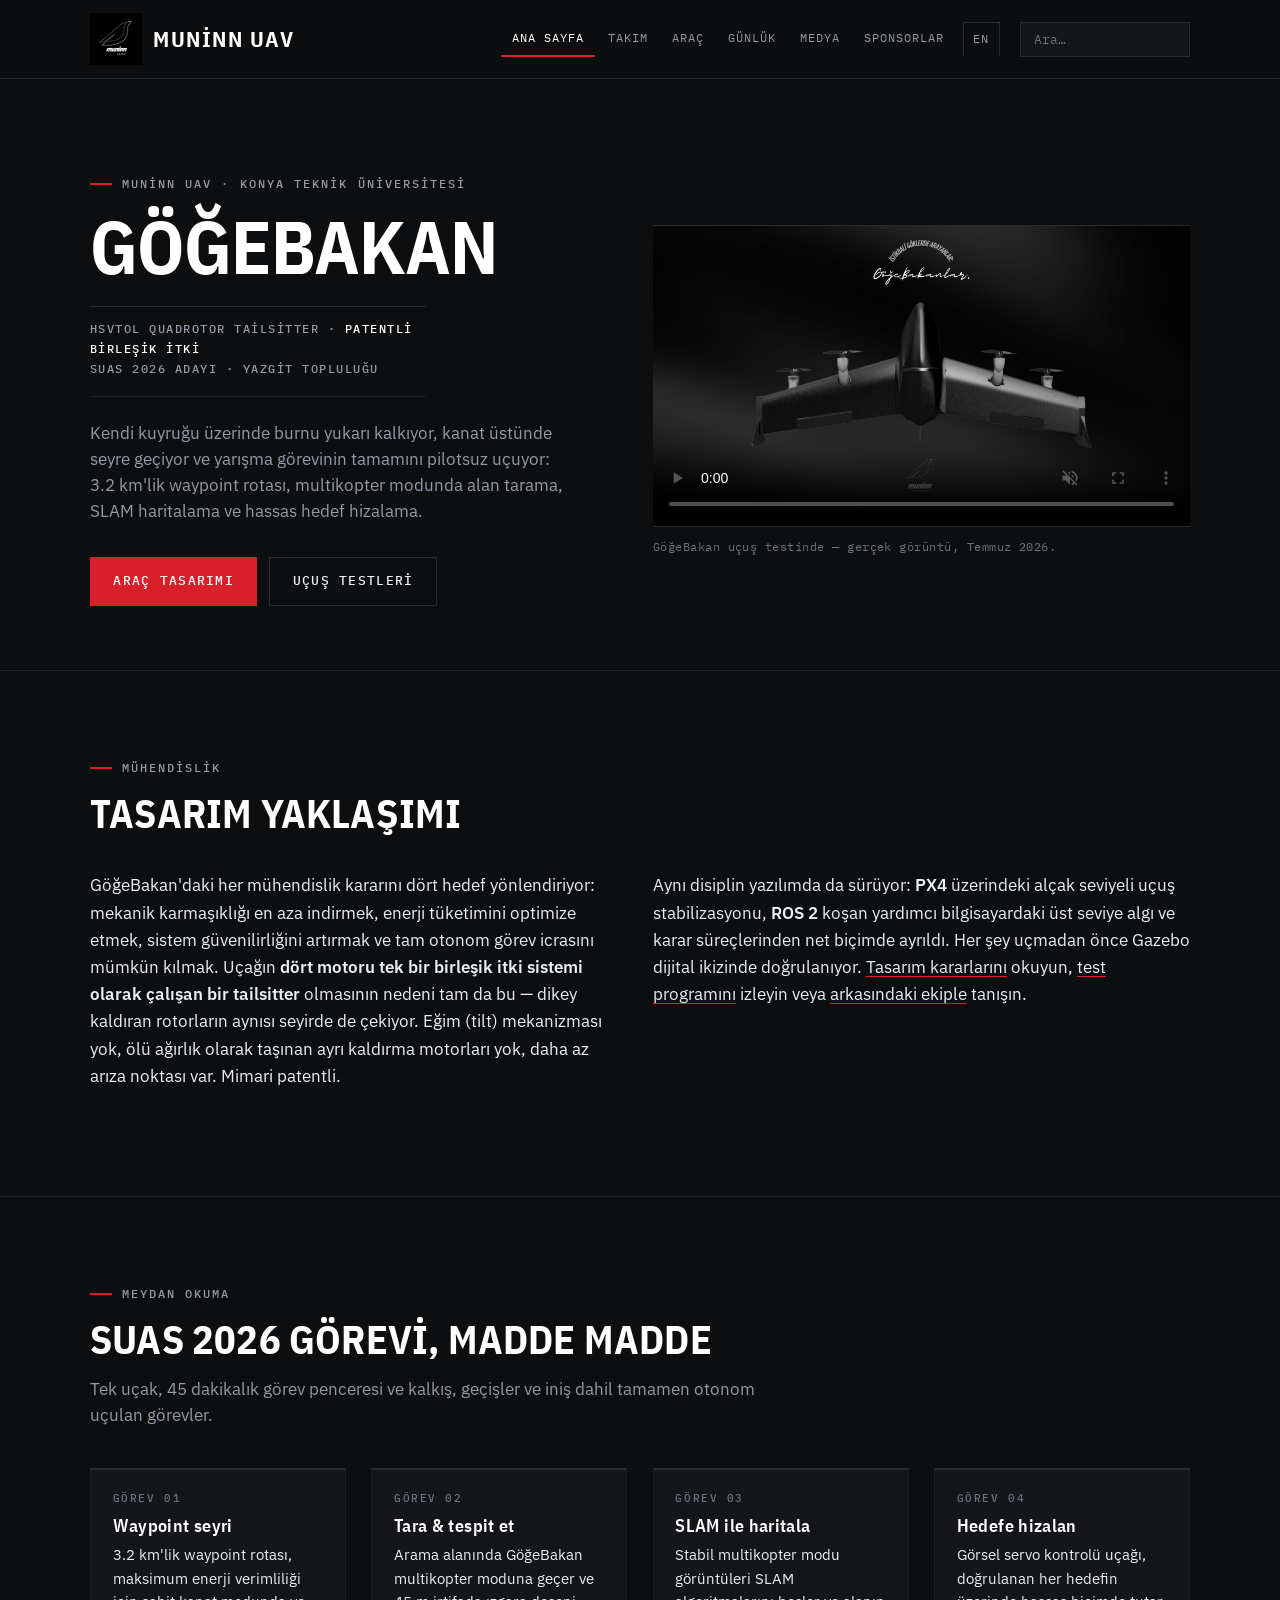
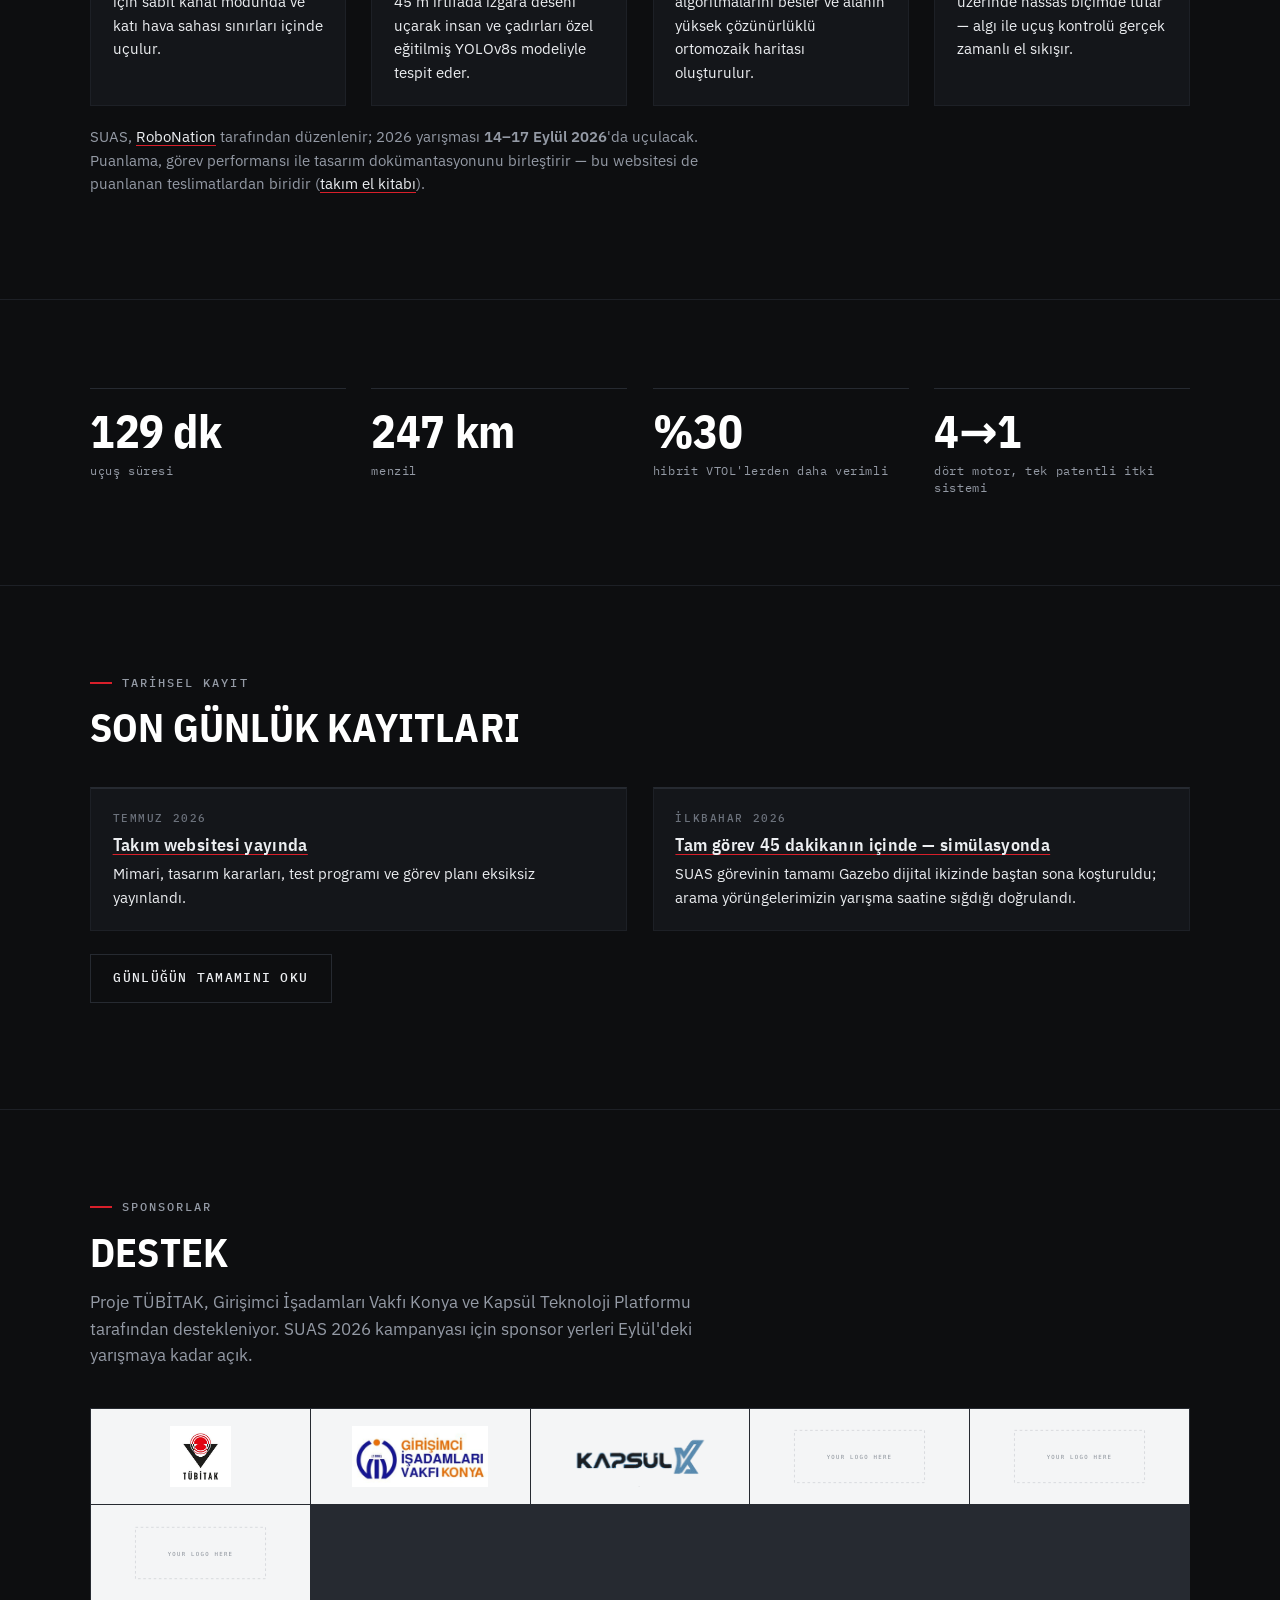
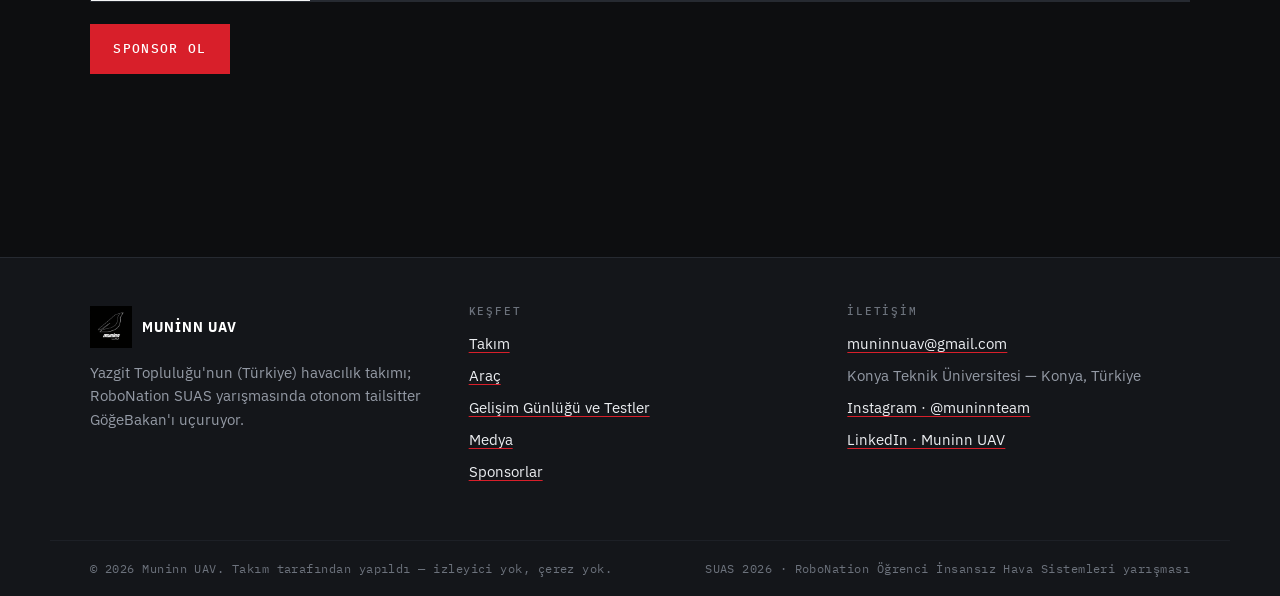
==== commit fe948aaf: "Refresh team photos, add Berkay's portrait, add 2 new sponsors Photos (face-cropped, 320x320): - Mus" ====
--- a/tr/index.html
+++ b/tr/index.html
@@ -182,11 +182,14 @@
       <div class="section-head">
         <p class="kicker">Sponsorlar</p>
         <h2 id="sponsors-strip-h">Destek</h2>
-        <p class="lede">Proje TÜBİTAK tarafından destekleniyor. SUAS 2026 kampanyası için
-        sponsor yerleri Eylül'deki yarışmaya kadar açık.</p>
+        <p class="lede">Proje TÜBİTAK, Girişimci İşadamları Vakfı Konya ve Kapsül Teknoloji
+        Platformu tarafından destekleniyor. SUAS 2026 kampanyası için sponsor yerleri
+        Eylül'deki yarışmaya kadar açık.</p>
       </div>
       <div class="logo-row">
         <img src="../assets/img/unnamed.jpg" width="320" height="140" alt="TÜBİTAK — proje destekçisi">
+        <img src="../assets/img/giv-vakfi.png" width="320" height="140" alt="Girişimci İşadamları Vakfı Konya — proje destekçisi">
+        <img src="../assets/img/kapsul-x.png" width="320" height="140" alt="Kapsül Teknoloji Platformu — proje destekçisi">
         <img src="../assets/img/sponsor-gold.svg" width="320" height="140" alt="Boş sponsor alanı">
         <img src="../assets/img/sponsor-silver.svg" width="320" height="140" alt="Boş sponsor alanı">
         <img src="../assets/img/sponsor-bronze.svg" width="320" height="140" alt="Boş sponsor alanı">
--- a/assets/css/style.css
+++ b/assets/css/style.css
@@ -122,7 +122,7 @@
   --mono: "Plex Mono", ui-monospace, SFMono-Regular, Menlo, Consolas, monospace;
 
   --measure: 68ch;
-  --header-h: 62px;
+  --header-h: 78px;
   --gutter: clamp(1.25rem, 4vw, 2.5rem);
   color-scheme: dark;
 }
@@ -261,11 +261,11 @@
 .brand {
   display: flex; align-items: center; gap: 0.7rem;
   text-decoration: none; color: var(--strong);
-  font-family: var(--cond); font-weight: 700; font-size: 1.15rem;
-  letter-spacing: 0.06em; text-transform: uppercase;
+  font-family: var(--cond); font-weight: 700; font-size: 1.35rem;
+  letter-spacing: 0.07em; text-transform: uppercase;
   margin-right: auto; white-space: nowrap;
 }
-.brand img { width: 34px; height: 34px; object-fit: cover; }
+.brand img { width: 52px; height: 52px; object-fit: cover; }
 
 .nav-toggle {
   display: none;
@@ -412,7 +412,21 @@
 }
 
 /* Roster entries */
-.member-card { padding: 1.1rem 1.2rem; }
+#members .grid, #advisor .grid { grid-template-columns: repeat(auto-fit, minmax(330px, 1fr)); }
+.member-card {
+  display: grid; grid-template-columns: 84px minmax(0, 1fr);
+  gap: 1rem; align-items: start;
+  padding: 1.1rem 1.2rem;
+}
+.member-avatar {
+  width: 84px; height: 84px;
+  object-fit: cover; object-position: center top;
+  border: 1px solid var(--rule);
+  background: var(--raised);
+  display: flex; align-items: center; justify-content: center;
+  font-family: var(--cond); font-weight: 700; font-size: 1.35rem;
+  letter-spacing: 0.05em; color: var(--dim);
+}
 .member-card .member-name { display: block; font-family: var(--cond); font-weight: 700; font-size: 1.15rem; letter-spacing: 0.01em; color: var(--strong); }
 .member-card .member-role {
   display: block; margin-top: 0.3rem;
@@ -579,11 +593,11 @@
 .footer-grid p { font-size: 0.92rem; }
 .footer-brand {
   display: flex; align-items: center; gap: 0.6rem;
-  font-family: var(--cond); font-weight: 700; font-size: 1.05rem;
-  letter-spacing: 0.06em; text-transform: uppercase; color: var(--strong);
-  margin-bottom: 0.7rem;
-}
-.footer-brand img { width: 28px; height: 28px; object-fit: cover; }
+  font-family: var(--cond); font-weight: 700; font-size: 1.2rem;
+  letter-spacing: 0.07em; text-transform: uppercase; color: var(--strong);
+  margin-bottom: 0.8rem;
+}
+.footer-brand img { width: 42px; height: 42px; object-fit: cover; }
 .footer-note {
   border-top: 1px solid var(--rule-soft);
   padding: 1.15rem var(--gutter);
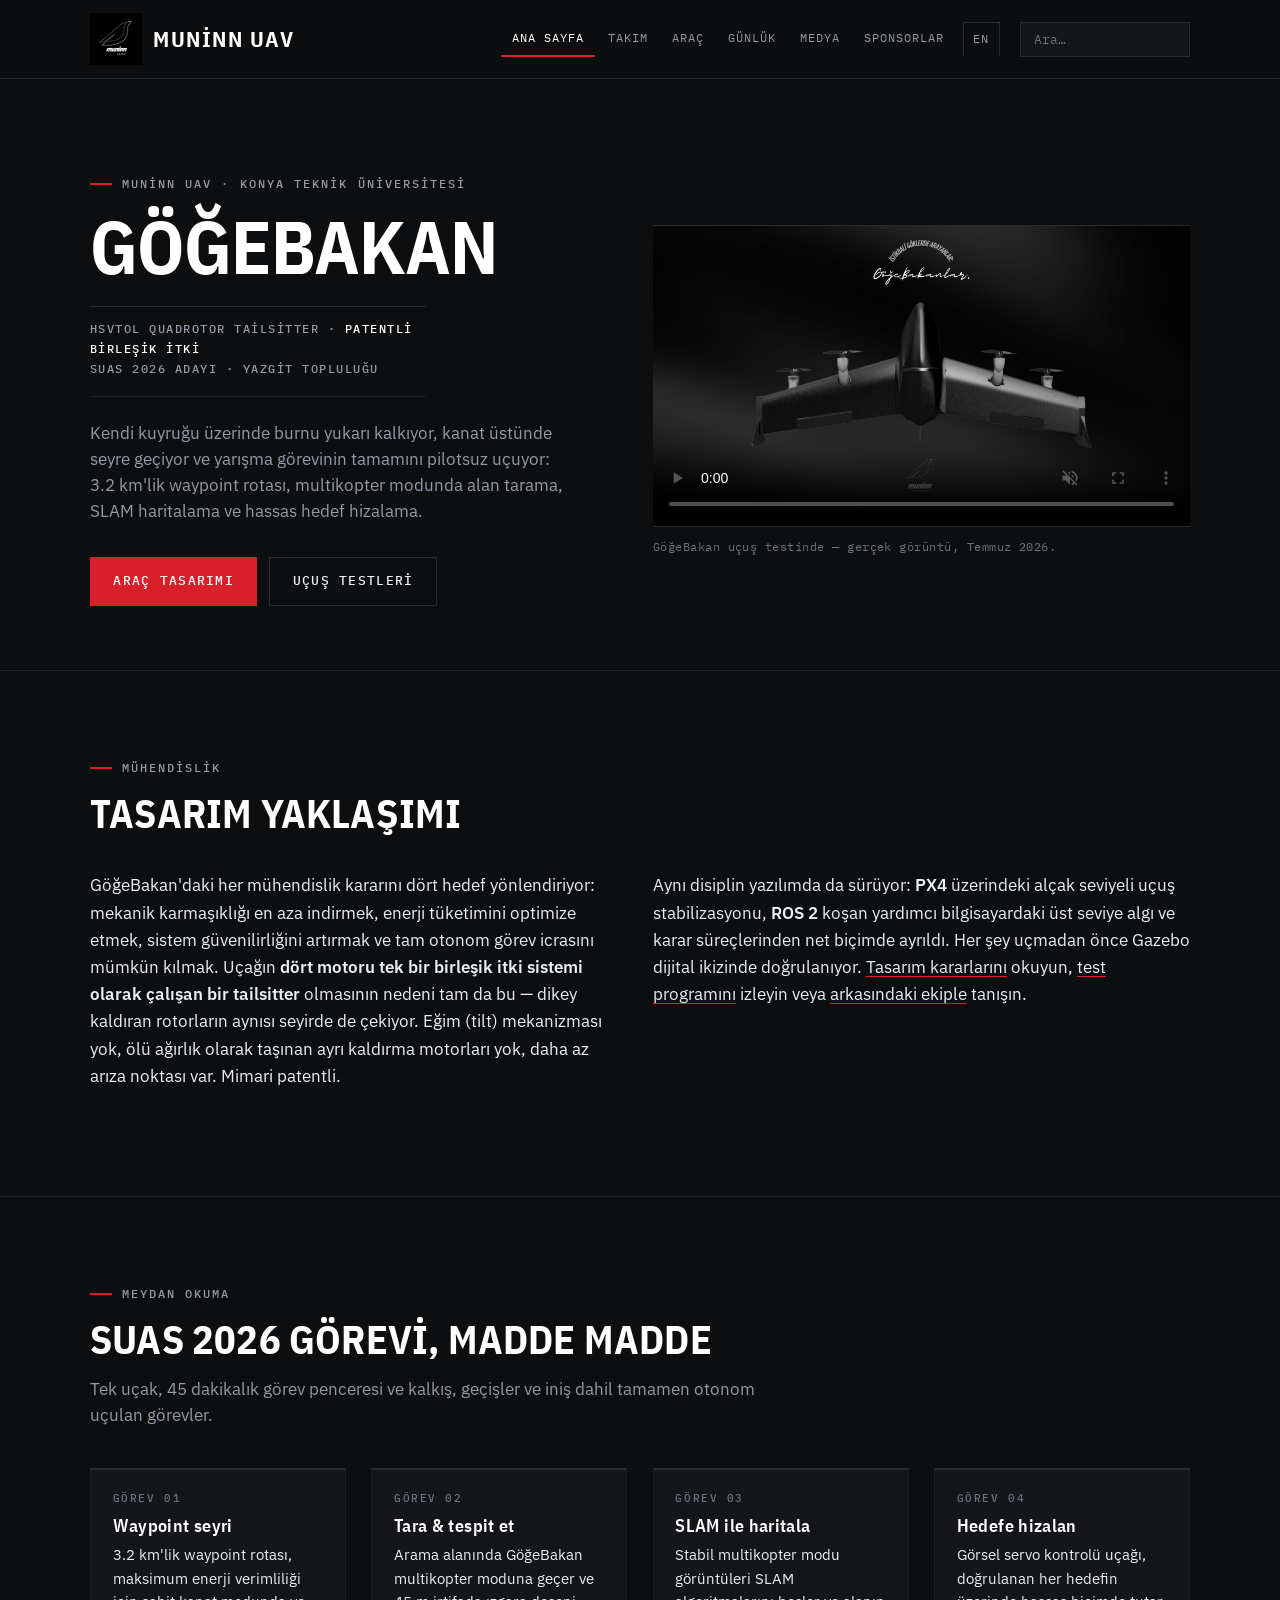
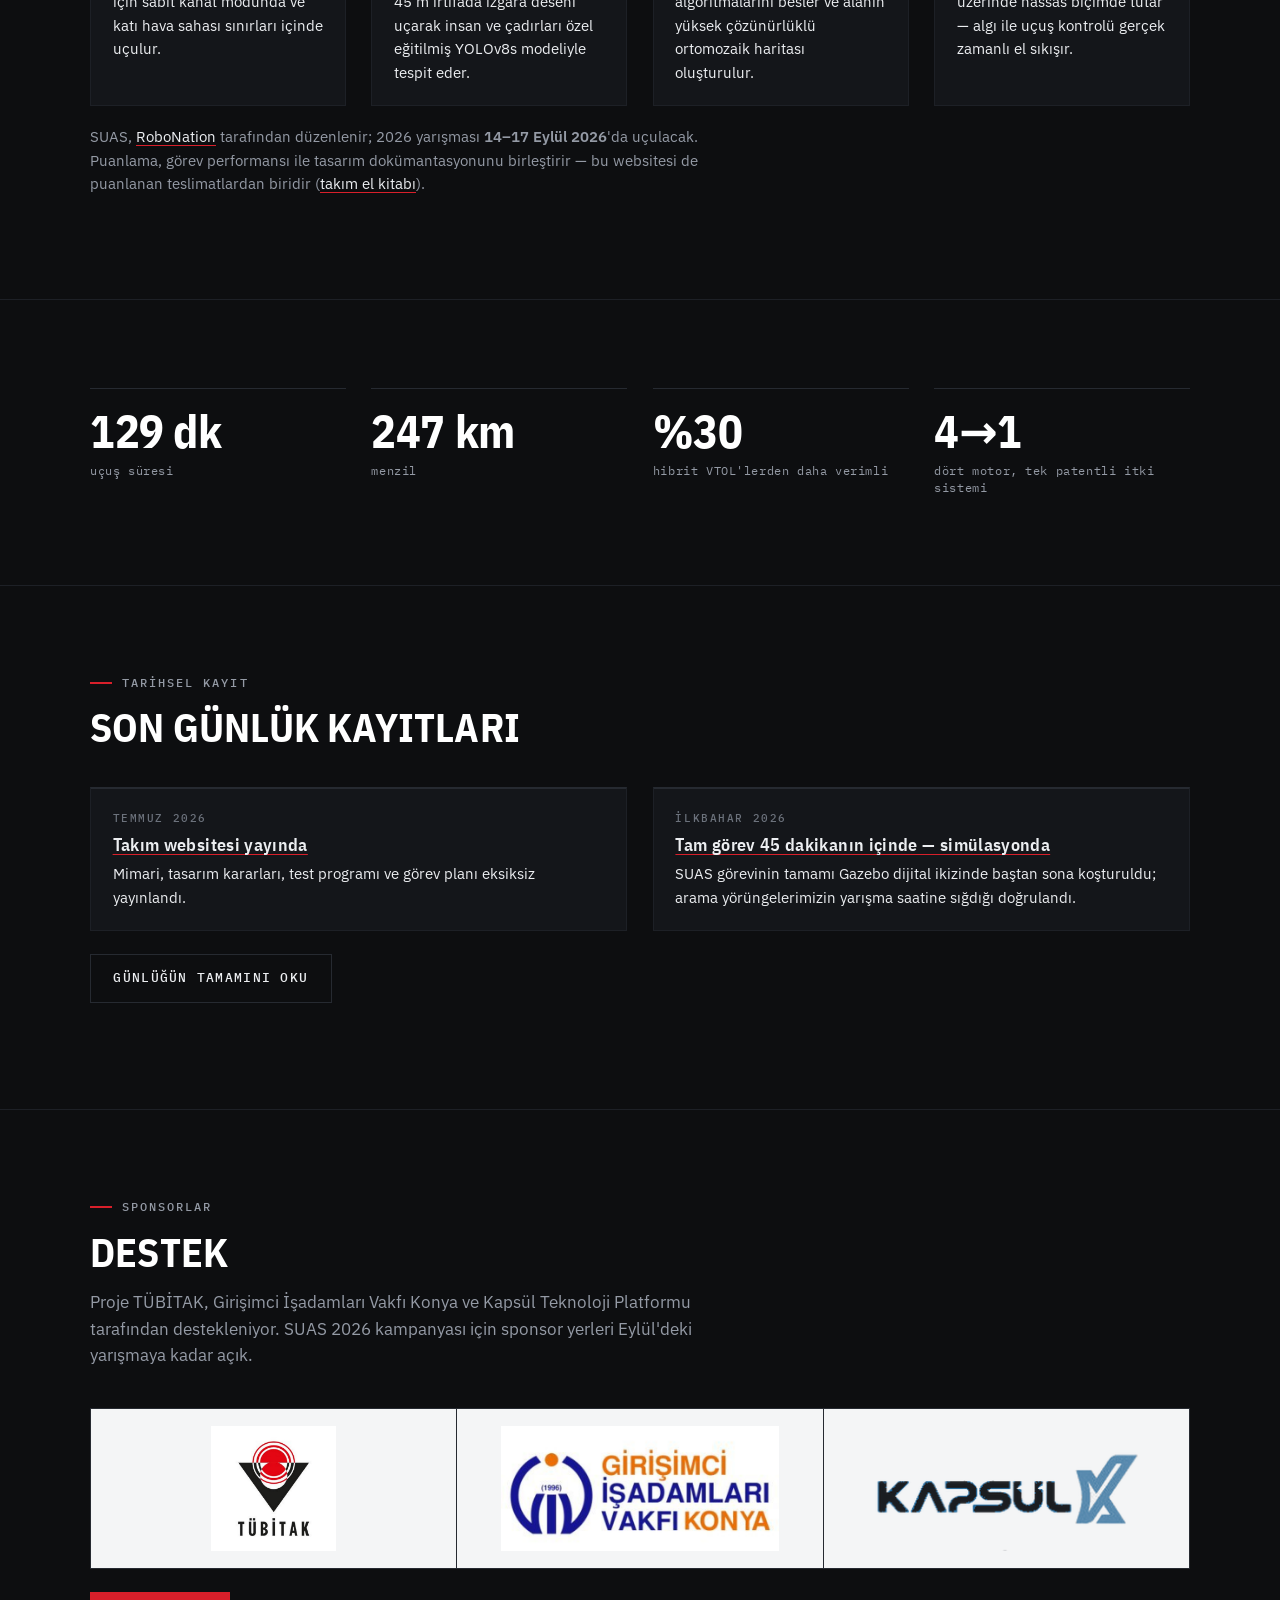
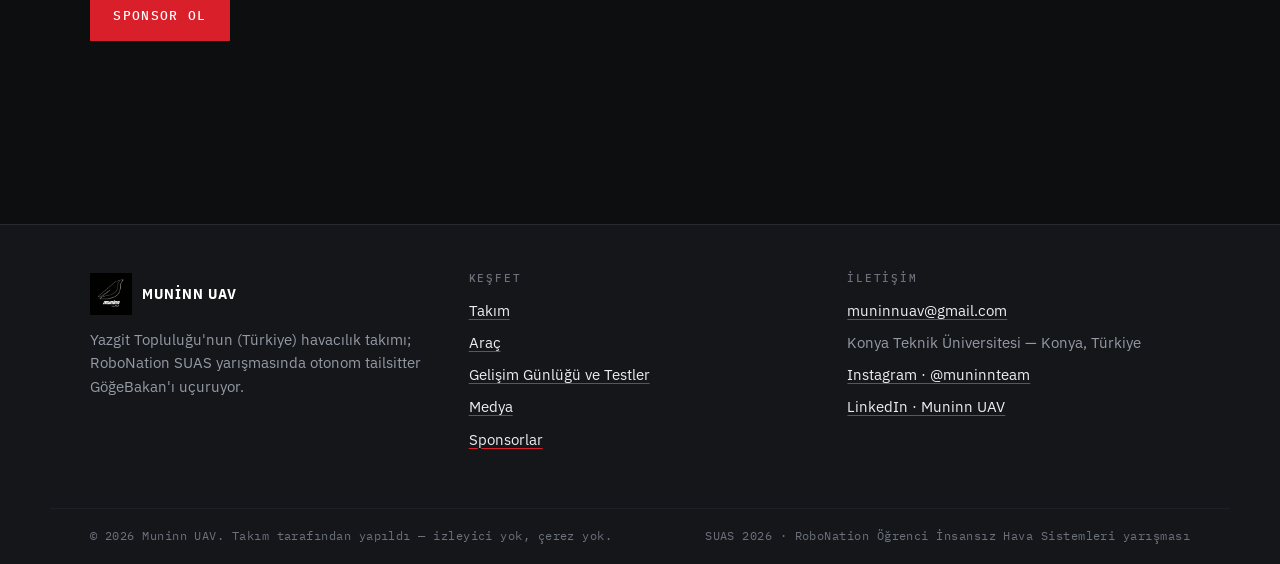
==== commit dc05c560: "Remove empty sponsor slots, recrop Betul's photo to exclude her hand - Dropped the 3 placeholder 'YO" ====
--- a/tr/index.html
+++ b/tr/index.html
@@ -190,9 +190,6 @@
         <img src="../assets/img/unnamed.jpg" width="320" height="140" alt="TÜBİTAK — proje destekçisi">
         <img src="../assets/img/giv-vakfi.png" width="320" height="140" alt="Girişimci İşadamları Vakfı Konya — proje destekçisi">
         <img src="../assets/img/kapsul-x.png" width="320" height="140" alt="Kapsül Teknoloji Platformu — proje destekçisi">
-        <img src="../assets/img/sponsor-gold.svg" width="320" height="140" alt="Boş sponsor alanı">
-        <img src="../assets/img/sponsor-silver.svg" width="320" height="140" alt="Boş sponsor alanı">
-        <img src="../assets/img/sponsor-bronze.svg" width="320" height="140" alt="Boş sponsor alanı">
       </div>
       <p style="margin-top:1.4rem"><a class="btn btn-primary" href="sponsors.html">Sponsor ol</a></p>
     </div>
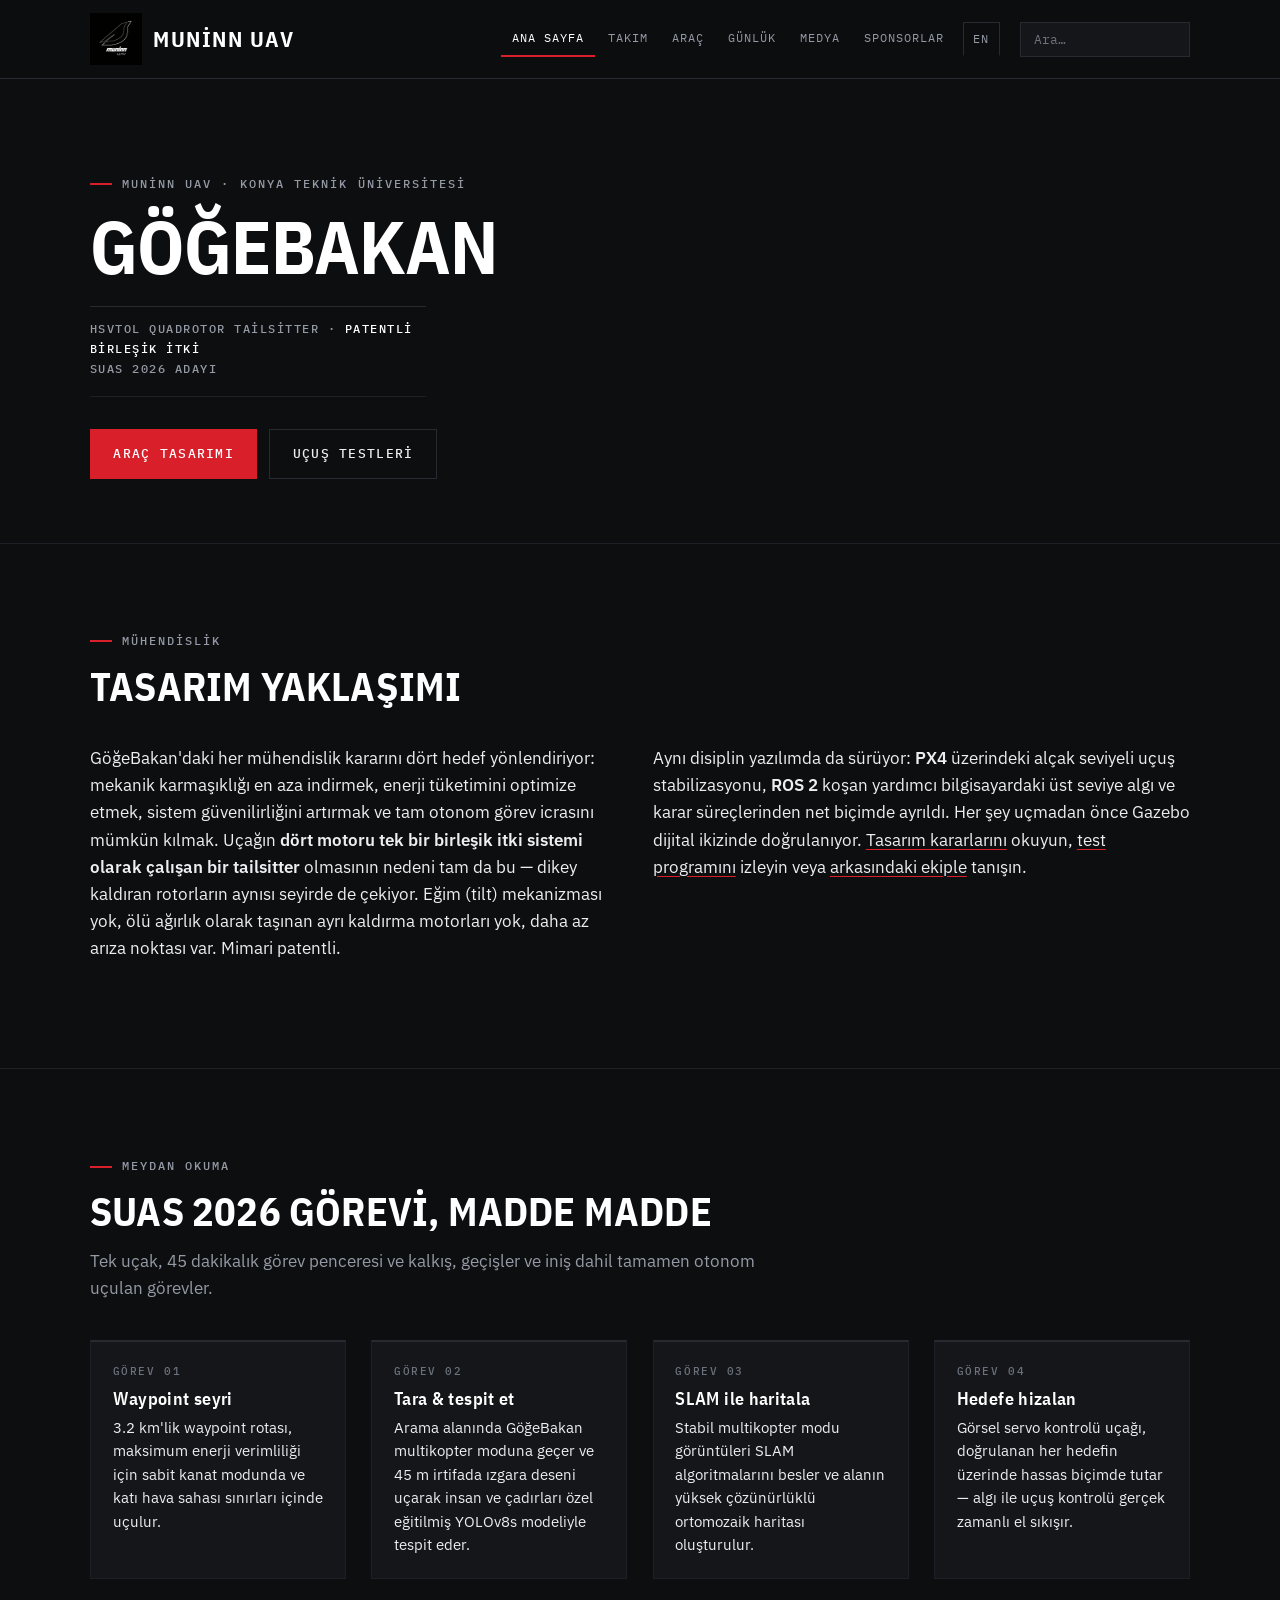
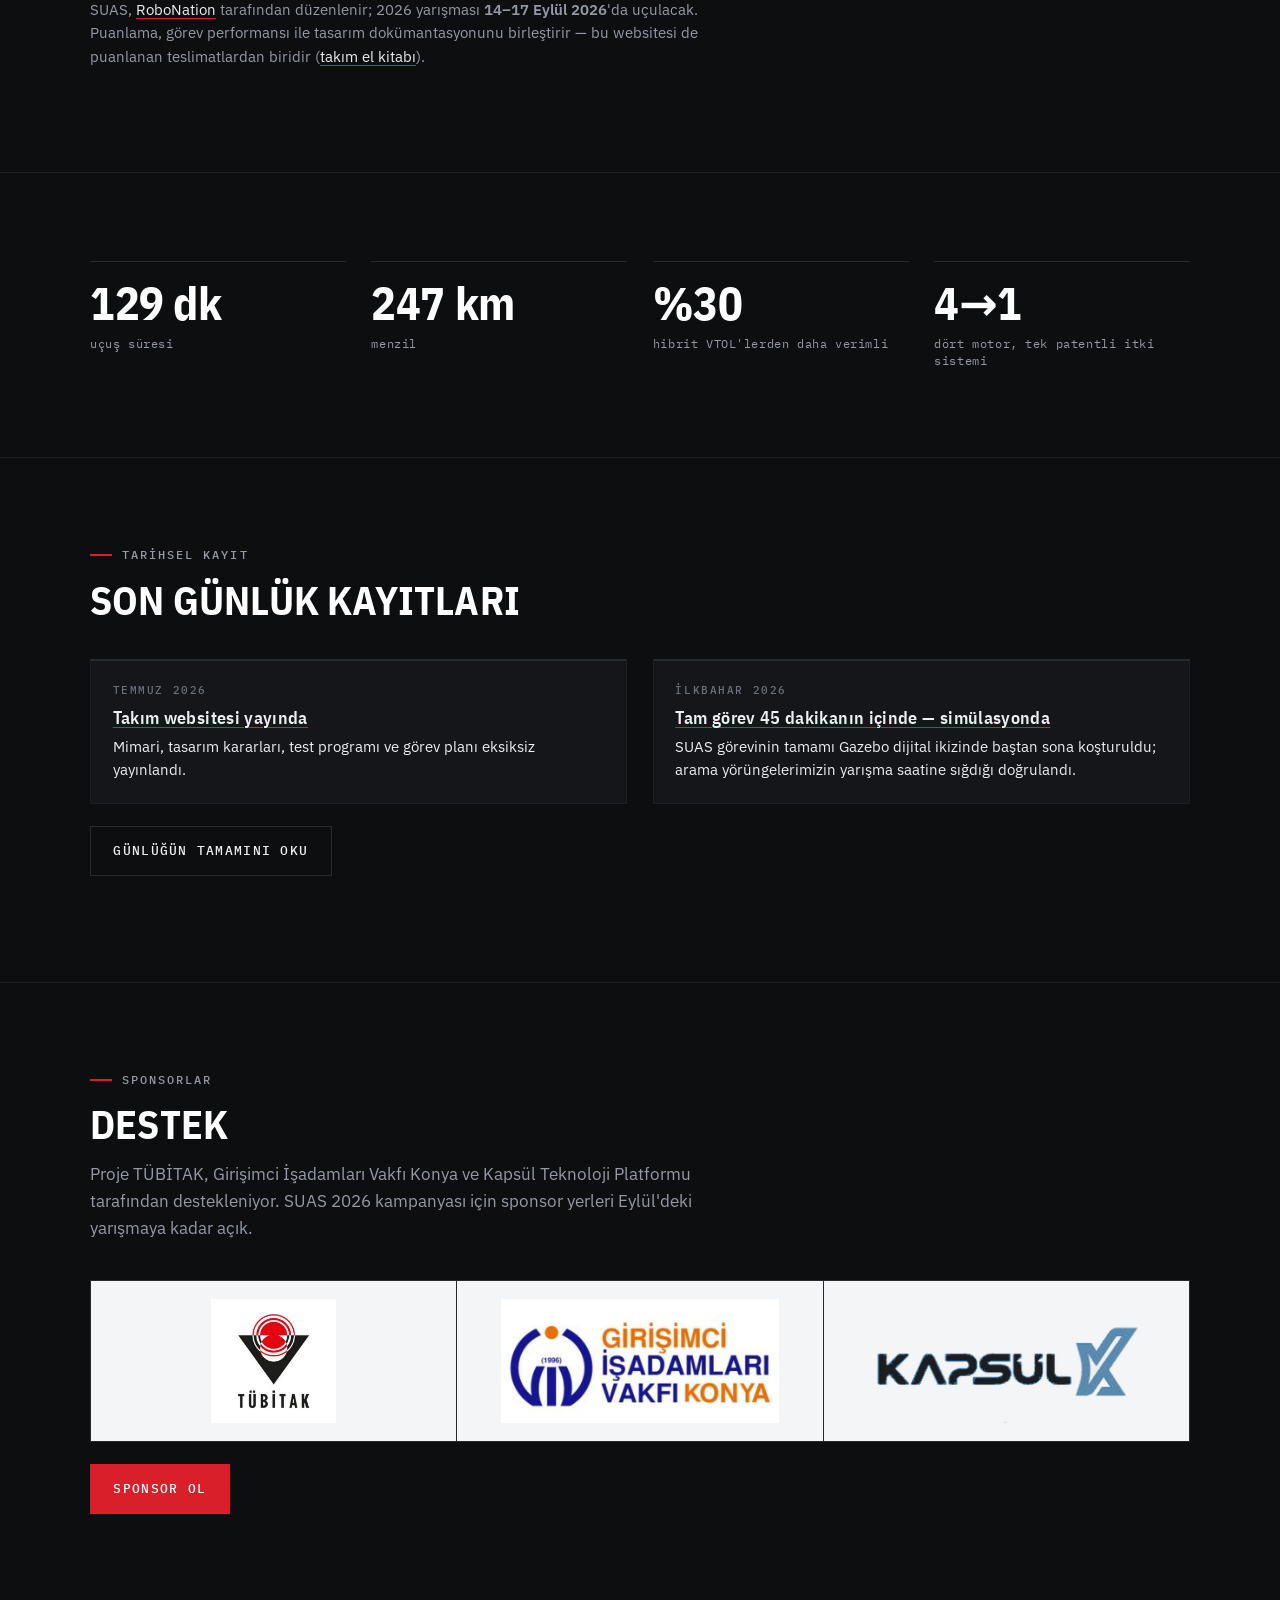
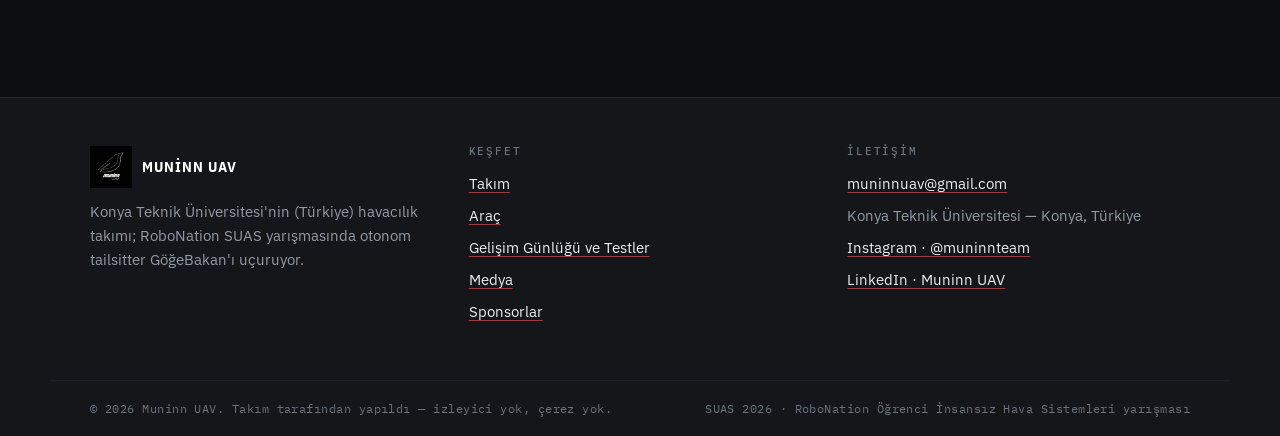
==== commit bd882764: "Simplify homepage hero, change footer institutional attribution Homepage (index.html, tr/index.html)" ====
--- a/tr/index.html
+++ b/tr/index.html
@@ -46,30 +46,15 @@
 <main id="main">
 
   <section class="hero">
-    <div class="container hero-grid">
-      <div>
-        <p class="kicker">Muninn UAV · Konya Teknik Üniversitesi</p>
-        <h1>GöğeBakan</h1>
-        <p class="designation">HSVTOL quadrotor tailsitter · <b>patentli birleşik itki</b><br>
-        SUAS 2026 adayı · Yazgit Topluluğu</p>
-        <p class="lede">Kendi kuyruğu üzerinde burnu yukarı kalkıyor, kanat üstünde seyre geçiyor
-        ve yarışma görevinin tamamını pilotsuz uçuyor: 3.2 km'lik waypoint rotası, multikopter
-        modunda alan tarama, SLAM haritalama ve hassas hedef hizalama.</p>
-        <div class="hero-actions">
-          <a class="btn btn-primary" href="vehicle.html">Araç tasarımı</a>
-          <a class="btn btn-ghost" href="journey.html">Uçuş testleri</a>
-        </div>
-      </div>
-      <figure class="hero-art">
-        <video controls muted autoplay loop playsinline preload="metadata" width="920" height="540"
-               poster="../assets/img/WhatsApp%20Image%202026-07-26%20at%2016.52.01%20(3).jpeg"
-               aria-label="GöğeBakan tailsitter'ın uçuş testi görüntüleri.">
-          <source src="../assets/media/WhatsApp%20Video%202026-07-11%20at%2016.45.33.mp4" type="video/mp4">
-          <img src="../assets/img/WhatsApp%20Image%202026-07-26%20at%2016.52.01%20(3).jpeg" width="1920" height="1080"
-               alt="GöğeBakan: hücum kenarında dört itki motoru, kanat ucu finleri ve merkez sensör kapsülü olan karbon fiber uçan kanat tailsitter.">
-        </video>
-        <figcaption class="small muted">GöğeBakan uçuş testinde — gerçek görüntü, Temmuz 2026.</figcaption>
-      </figure>
+    <div class="container">
+      <p class="kicker">Muninn UAV · Konya Teknik Üniversitesi</p>
+      <h1>GöğeBakan</h1>
+      <p class="designation">HSVTOL quadrotor tailsitter · <b>patentli birleşik itki</b><br>
+      SUAS 2026 adayı</p>
+      <div class="hero-actions">
+        <a class="btn btn-primary" href="vehicle.html">Araç tasarımı</a>
+        <a class="btn btn-ghost" href="journey.html">Uçuş testleri</a>
+      </div>
     </div>
   </section>
 
@@ -201,7 +186,7 @@
   <div class="container footer-grid">
     <div>
       <p class="footer-brand"><img src="../assets/img/WhatsApp%20Image%202026-07-10%20at%2011.17.12.jpeg" alt="" width="30" height="30"> Muninn UAV</p>
-      <p class="muted small">Yazgit Topluluğu'nun (Türkiye) havacılık takımı; RoboNation SUAS
+      <p class="muted small">Konya Teknik Üniversitesi'nin (Türkiye) havacılık takımı; RoboNation SUAS
       yarışmasında otonom tailsitter GöğeBakan'ı uçuruyor.</p>
     </div>
     <nav aria-label="Alt bilgi">
--- a/assets/css/style.css
+++ b/assets/css/style.css
@@ -333,14 +333,7 @@
 
 /* ---------- Hero ---------- */
 .hero { padding: clamp(3rem, 8vw, 6rem) 0 clamp(2.5rem, 5vw, 4rem); }
-
-.hero-grid {
-  display: grid; gap: clamp(2rem, 4vw, 3.5rem);
-  grid-template-columns: minmax(0, 1fr) minmax(0, 1.05fr);
-  align-items: center;
-}
 .hero h1 { margin-bottom: 0.28em; }
-.hero .lede { font-size: 1.06rem; max-width: 48ch; }
 
 /* Aircraft designation line — reads like the data plate on the airframe */
 .designation {
@@ -609,8 +602,6 @@
 
 /* ---------- Responsive ---------- */
 @media (max-width: 980px) {
-  .hero-grid { grid-template-columns: 1fr; }
-
   .nav-toggle { display: inline-flex; }
 
   .site-nav {
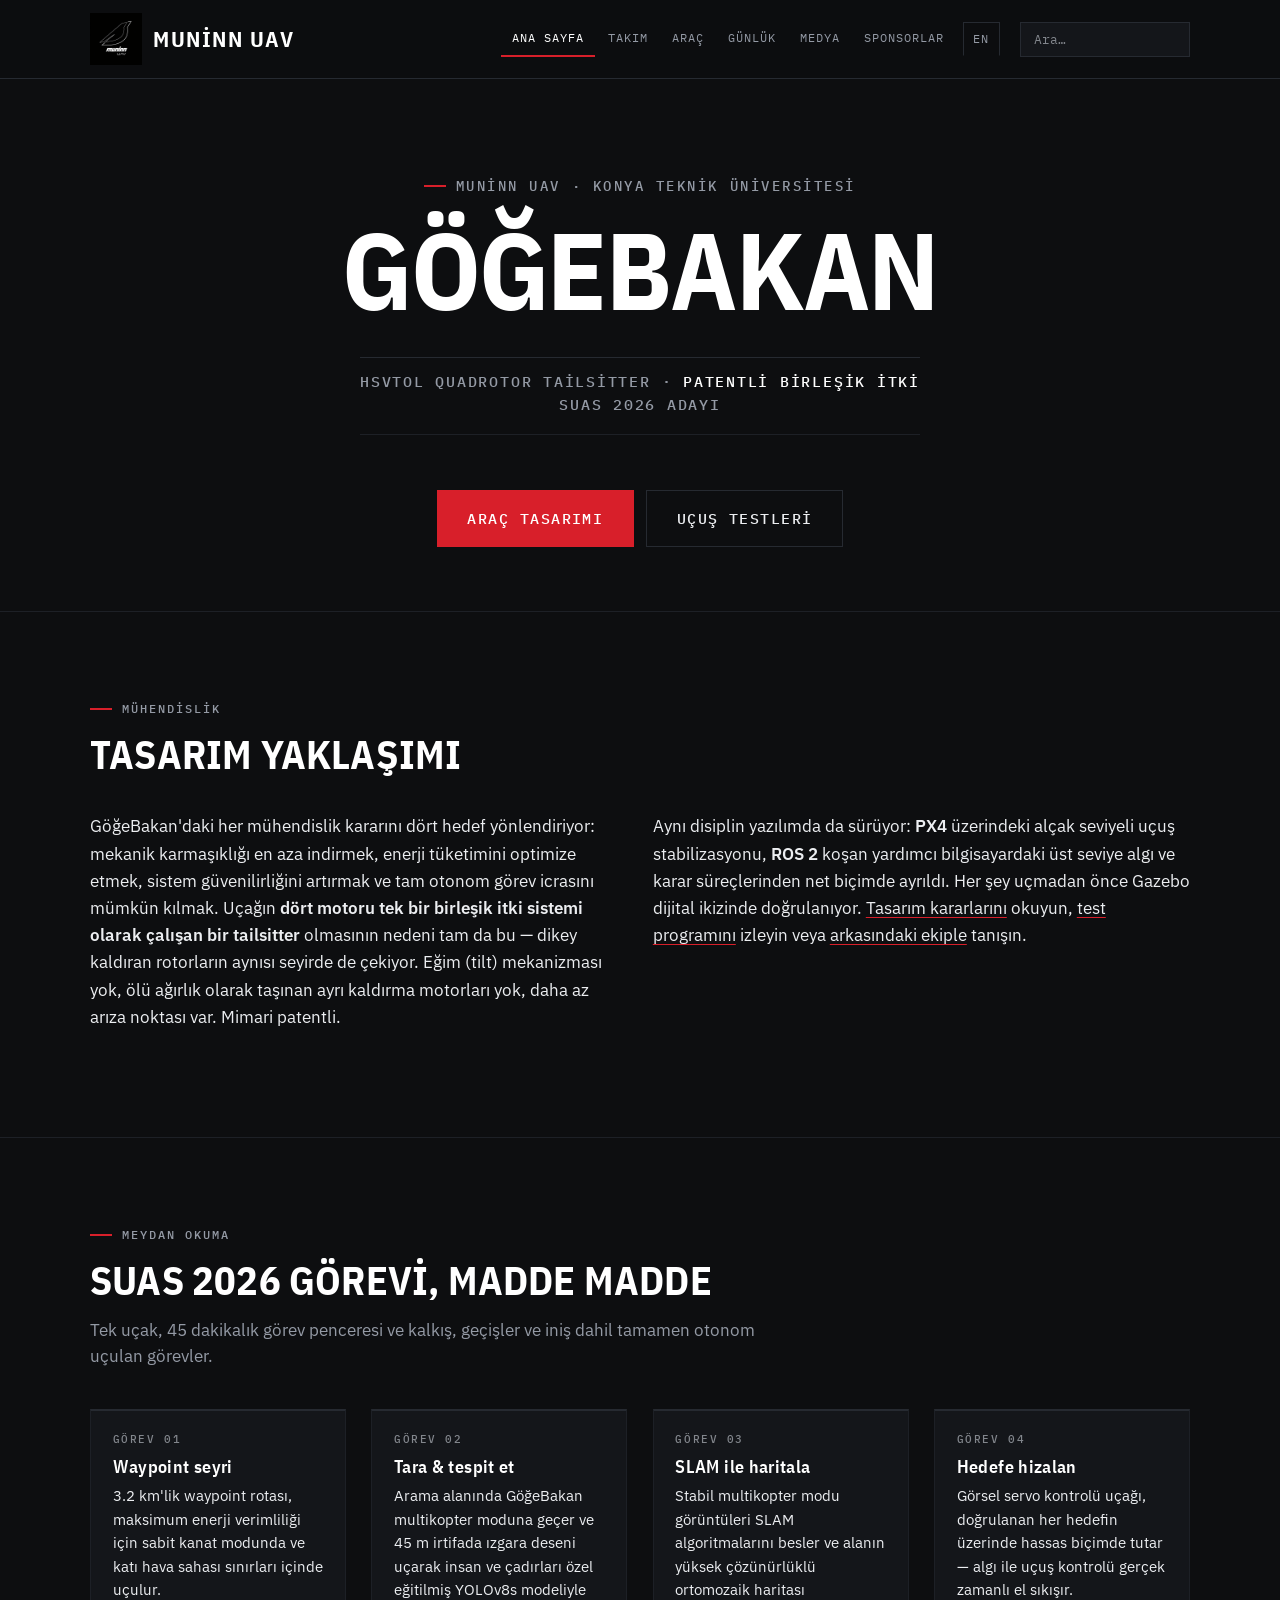
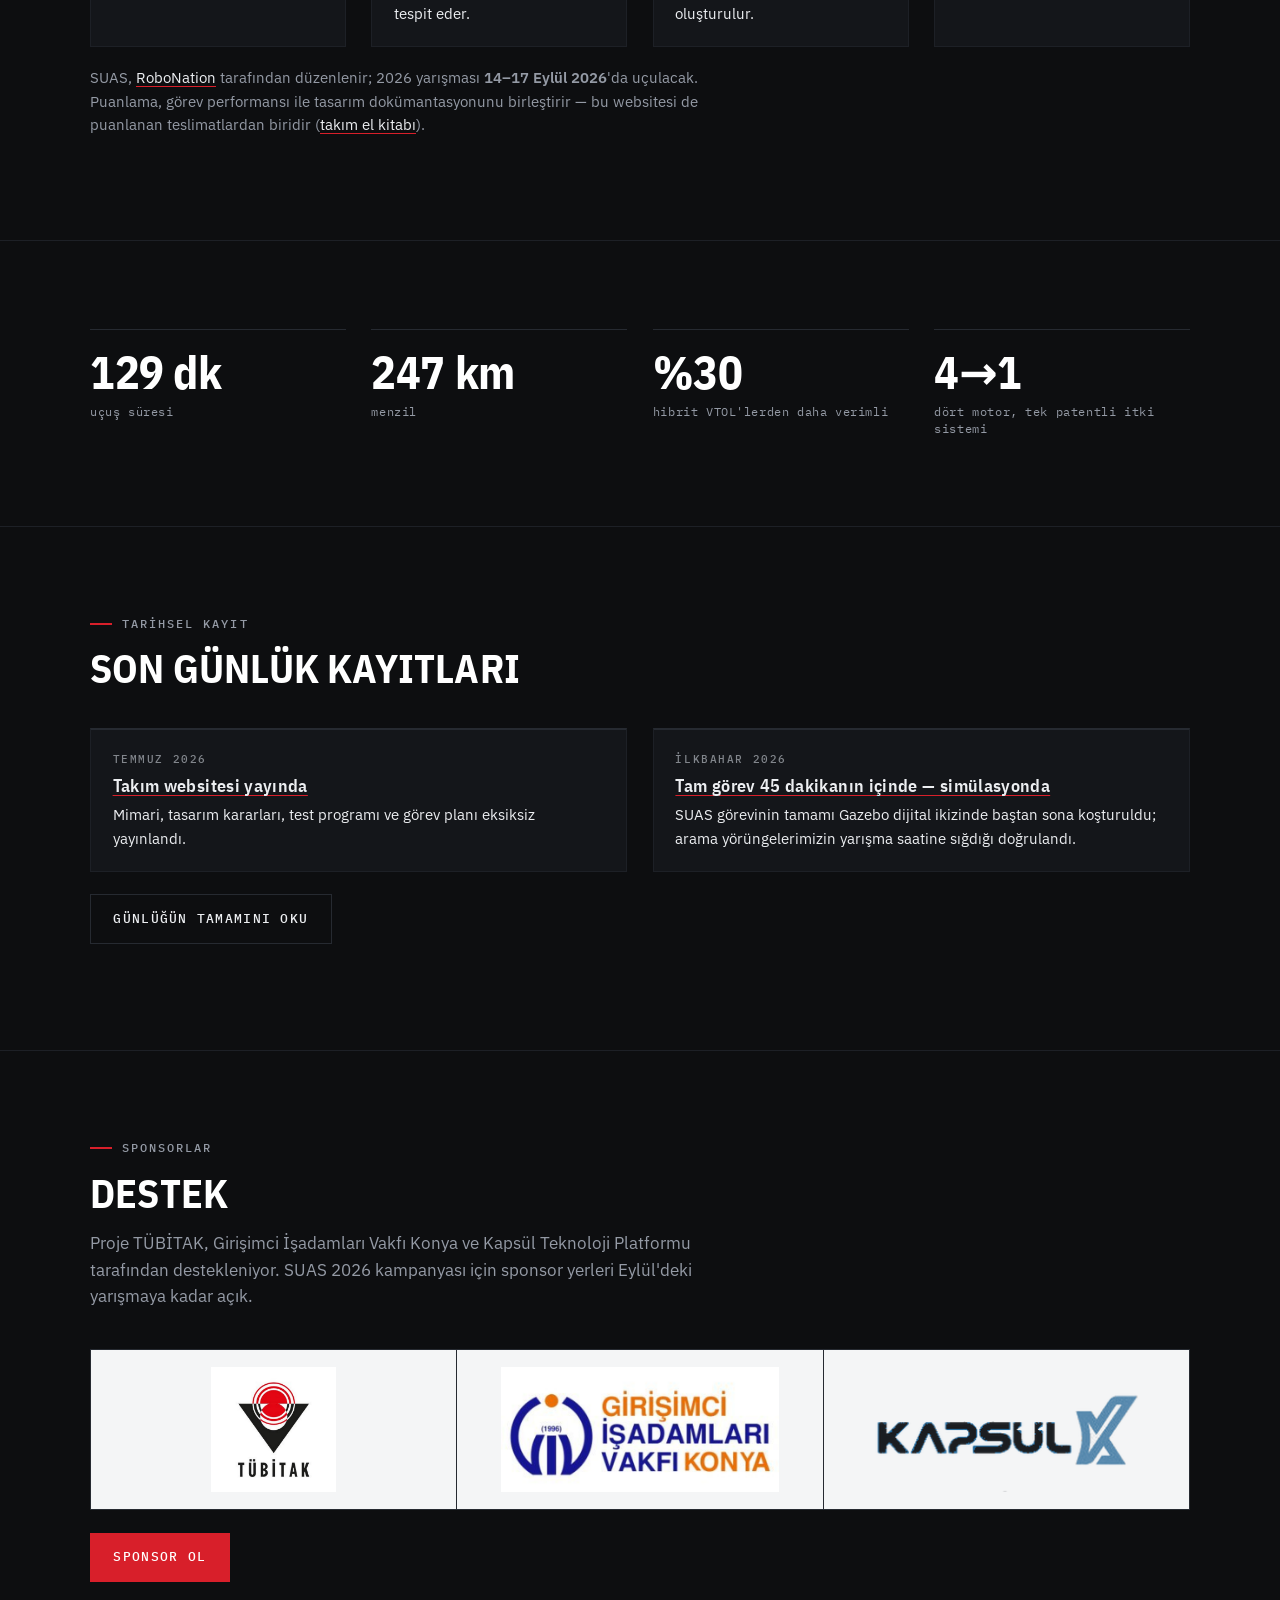
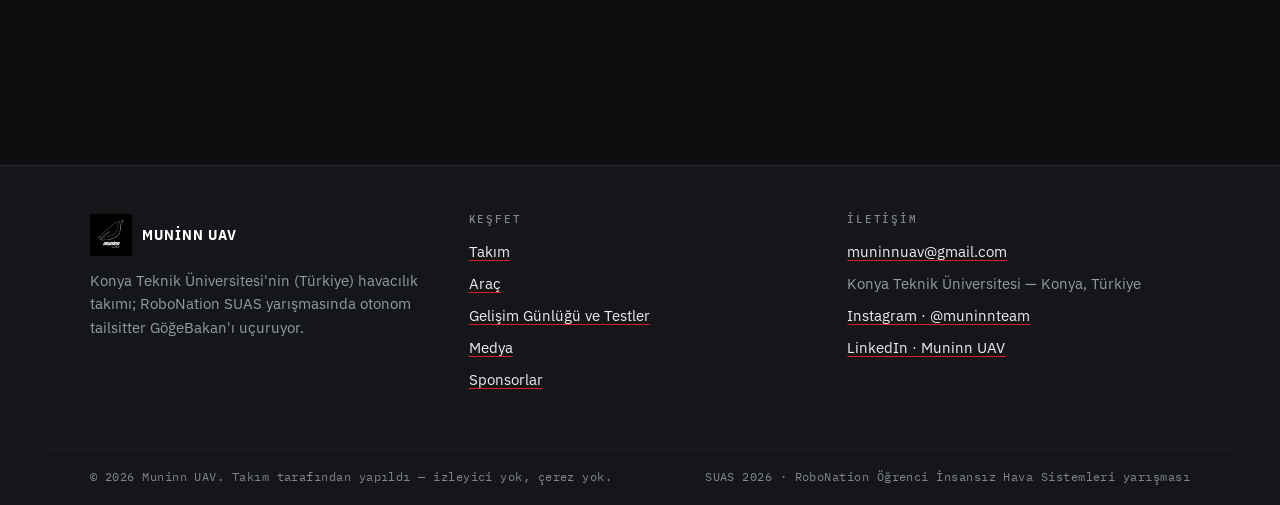
==== commit 0509c1ac: "Add Open Graph tags so link previews show 'Muninn UAV' as the site name Only 1 of 12 pages had any O" ====
--- a/tr/index.html
+++ b/tr/index.html
@@ -6,6 +6,15 @@
   <meta name="color-scheme" content="dark">
   <title>Muninn UAV — Yazgit Topluluğu · SUAS 2026</title>
   <meta name="description" content="Konya Teknik Üniversitesi Yazgit Topluluğu'nun havacılık takımı Muninn UAV; SUAS 2026 görevinin tamamını otonom uçan GöğeBakan HSVTOL tailsitter'ı tasarlıyor: 3.2 km seyir, alan tarama, SLAM haritalama ve hassas hedef hizalama.">
+  <meta property="og:site_name" content="Muninn UAV">
+  <meta property="og:type" content="website">
+  <meta property="og:title" content="Muninn UAV — Yazgit Topluluğu · SUAS 2026">
+  <meta property="og:description" content="Konya Teknik Üniversitesi Yazgit Topluluğu'nun havacılık takımı Muninn UAV; SUAS 2026 görevinin tamamını otonom uçan GöğeBakan HSVTOL tailsitter'ı tasarlıyor: 3.2 km seyir, alan tarama, SLAM haritalama ve hassas hedef hizalama.">
+  <meta property="og:url" content="https://betul-soyer.github.io/muninn-uav-website/tr/">
+  <meta property="og:image" content="https://betul-soyer.github.io/muninn-uav-website/assets/img/WhatsApp%20Image%202026-07-10%20at%2011.17.12.jpeg">
+  <meta property="og:image:width" content="1024">
+  <meta property="og:image:height" content="1024">
+  <meta property="og:locale" content="tr_TR">
   <link rel="icon" type="image/jpeg" href="../assets/img/WhatsApp%20Image%202026-07-10%20at%2011.17.12.jpeg">
   <link rel="alternate" hreflang="en" href="../index.html">
   <link rel="stylesheet" href="../assets/css/style.css">
--- a/assets/css/style.css
+++ b/assets/css/style.css
@@ -112,7 +112,7 @@
   --text:     #eceef1;
   --strong:   #ffffff;
   --muted:    #949aa5;
-  --dim:      #6c727c;
+  --dim:      #82868c;
 
   --red:      #d81f2a;   /* the single accent — used like a warning stripe */
   --red-lift: #ff3d47;   /* hover / links only */
@@ -333,7 +333,11 @@
 
 /* ---------- Hero ---------- */
 .hero { padding: clamp(3rem, 8vw, 6rem) 0 clamp(2.5rem, 5vw, 4rem); }
-.hero h1 { margin-bottom: 0.28em; }
+.hero .container { display: flex; flex-direction: column; align-items: center; text-align: center; }
+.hero h1 { margin-bottom: 0.28em; font-size: clamp(3.4rem, 9vw, 6.8rem); }
+.hero .kicker { font-size: 0.88rem; }
+.hero .designation { max-width: 74ch; font-size: 0.92rem; }
+.hero .btn { font-size: 0.92rem; padding: 1rem 1.85rem; }
 
 /* Aircraft designation line — reads like the data plate on the airframe */
 .designation {
@@ -348,7 +352,7 @@
   max-width: 48ch;
 }
 .designation b { color: var(--strong); font-weight: 500; }
-.hero-actions { display: flex; flex-wrap: wrap; gap: 0.75rem; margin-top: 2rem; }
+.hero-actions { display: flex; flex-wrap: wrap; justify-content: center; gap: 0.75rem; margin-top: 2rem; }
 
 .hero-art { margin: 0; }
 .hero-art video, .hero-art img {
@@ -535,8 +539,6 @@
 }
 .lb-btn:hover { background: var(--red); border-color: var(--red); color: #fff; }
 .lb-close { position: absolute; top: 1rem; right: 1rem; font-size: 1.05rem; }
-
-.video-embed { width: 100%; aspect-ratio: 16 / 9; object-fit: contain; background: #000; border: 1px solid var(--rule-soft); }
 
 /* ---------- Sponsor logos ---------- */
 /* Sponsor wall: identical light plates, logos contained, never stretched */
